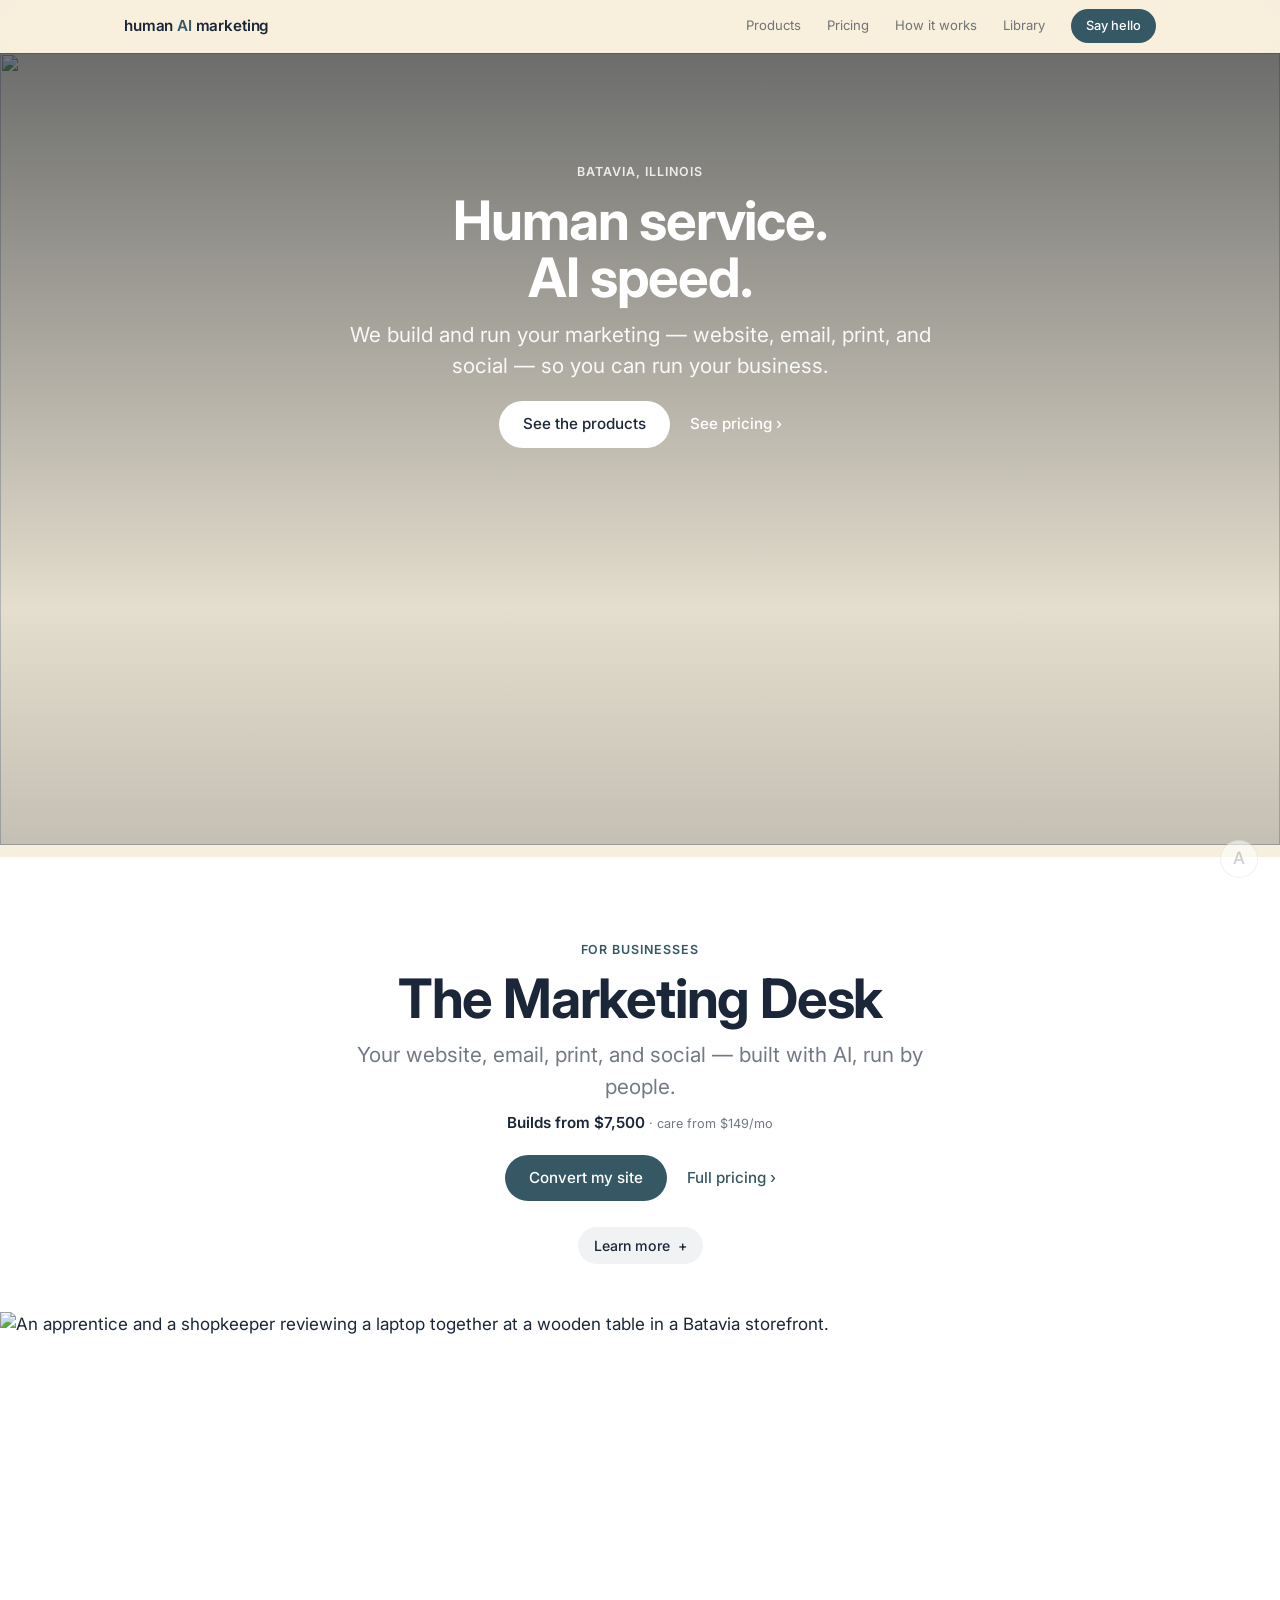
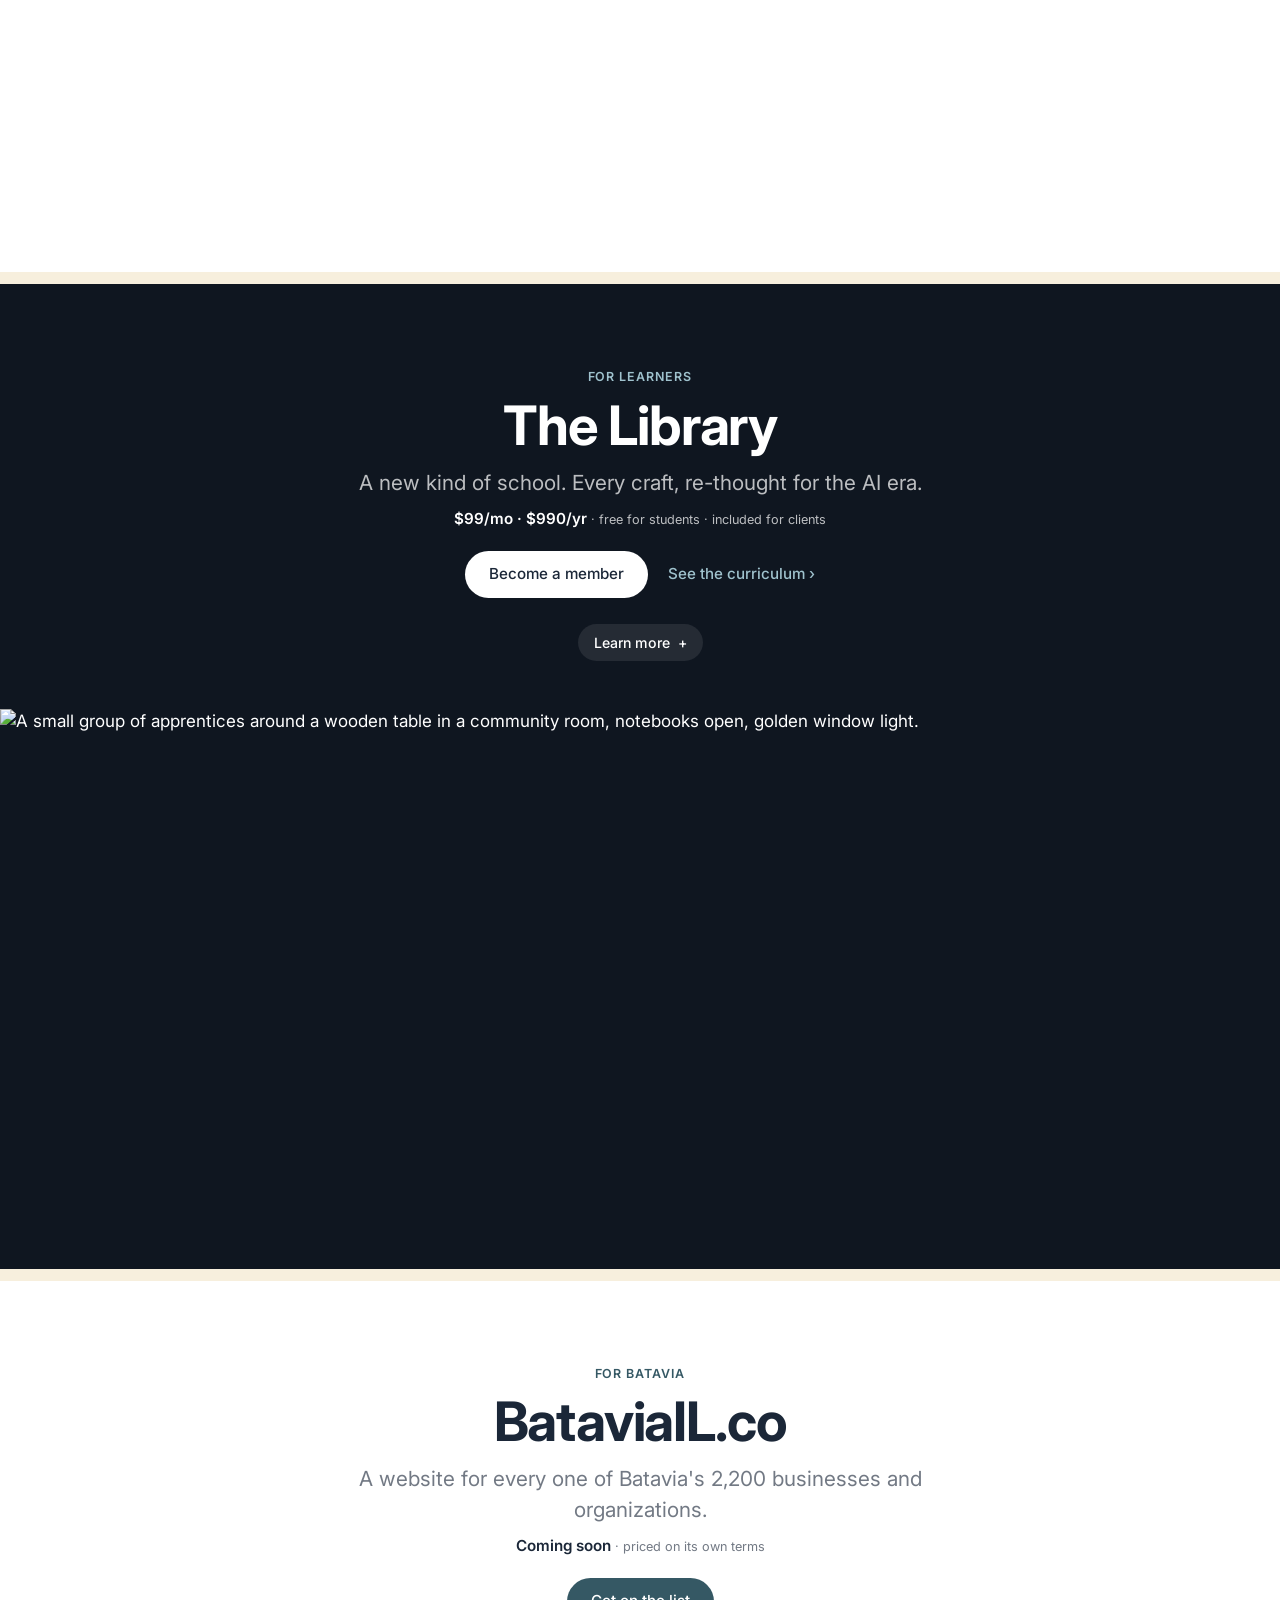
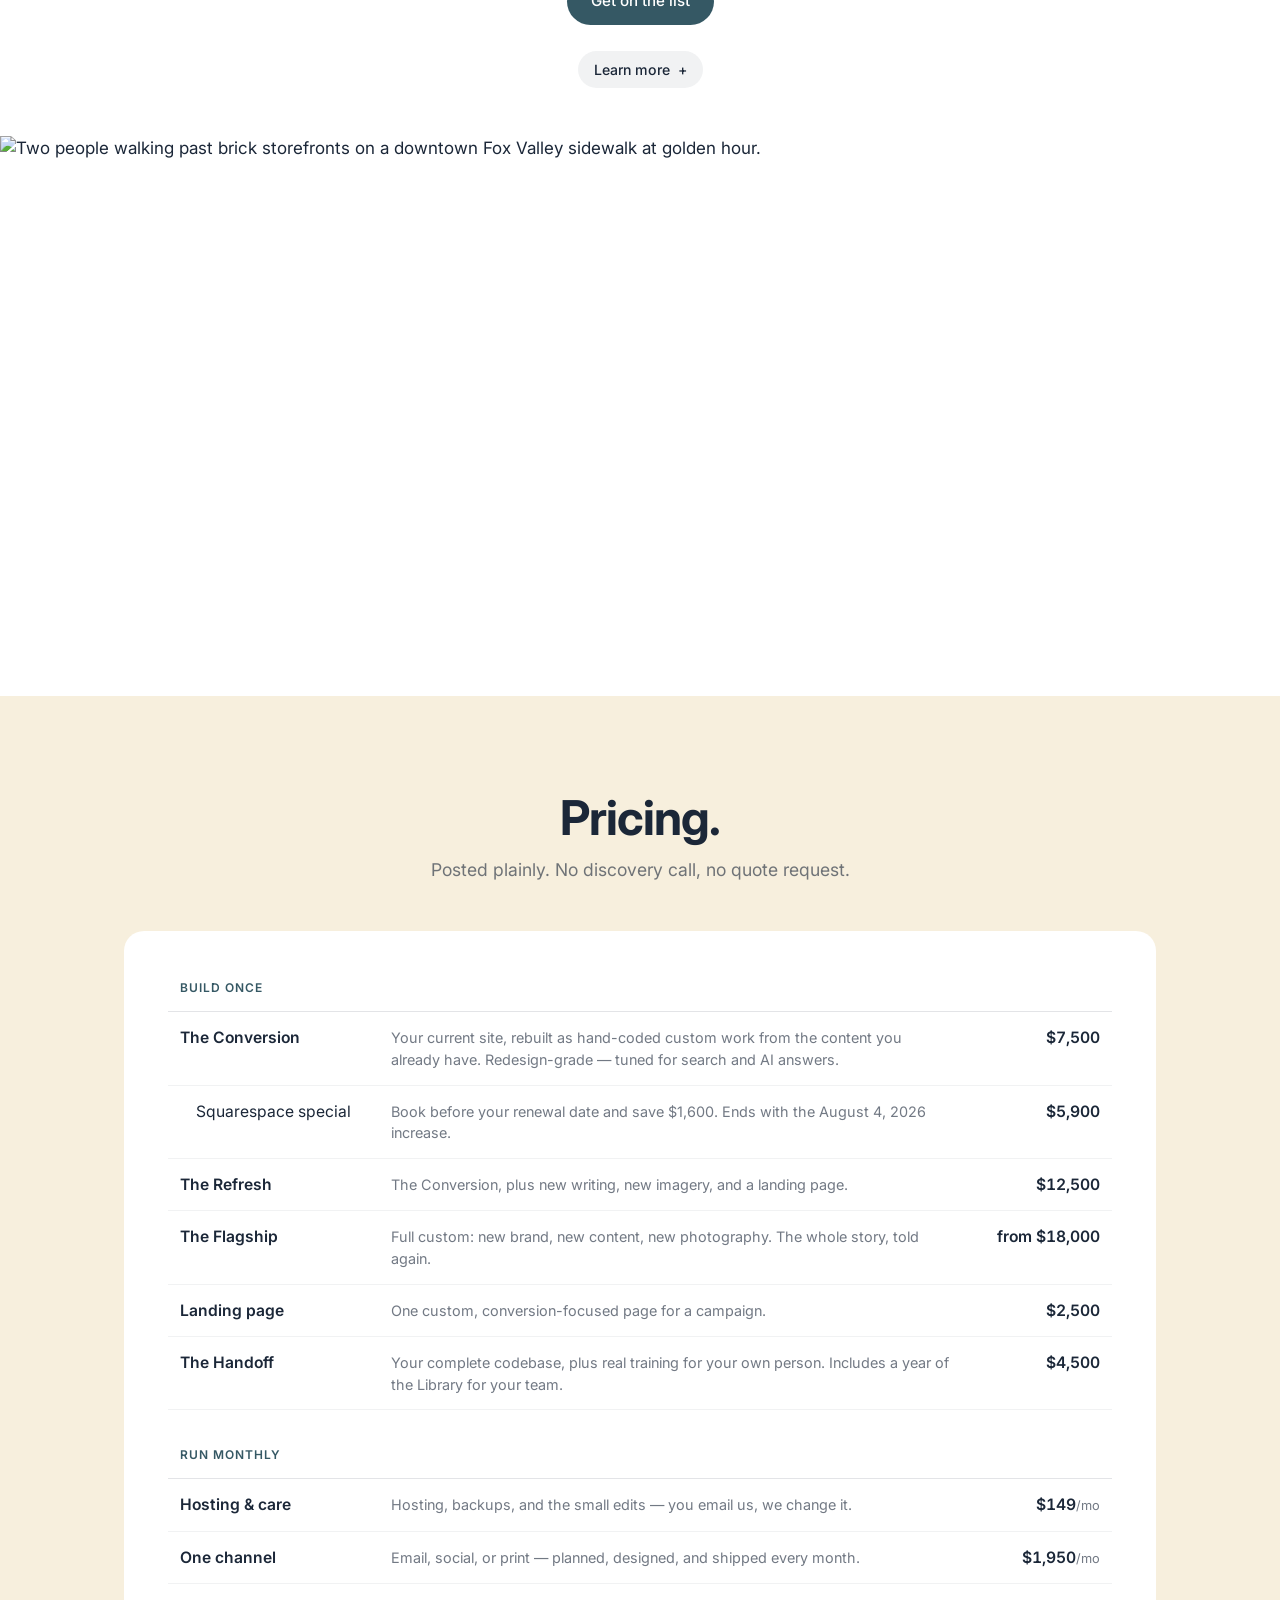
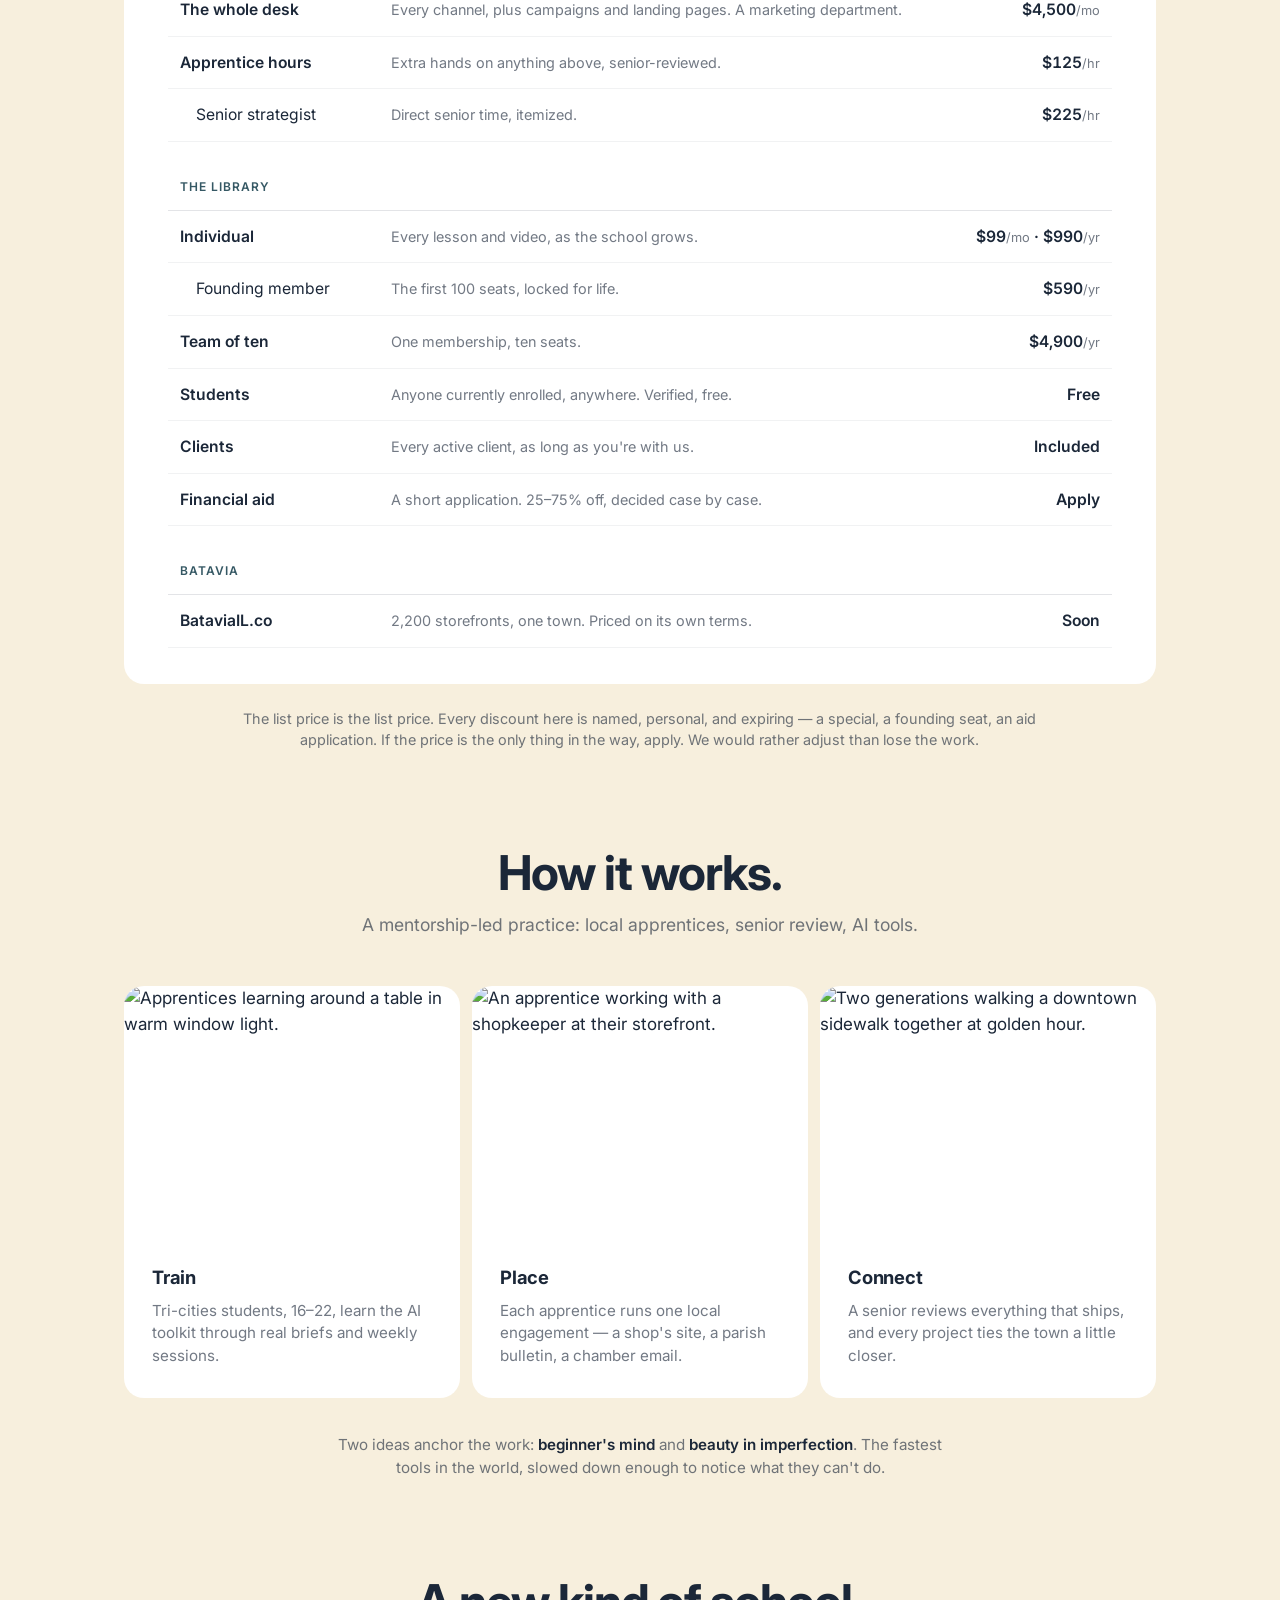
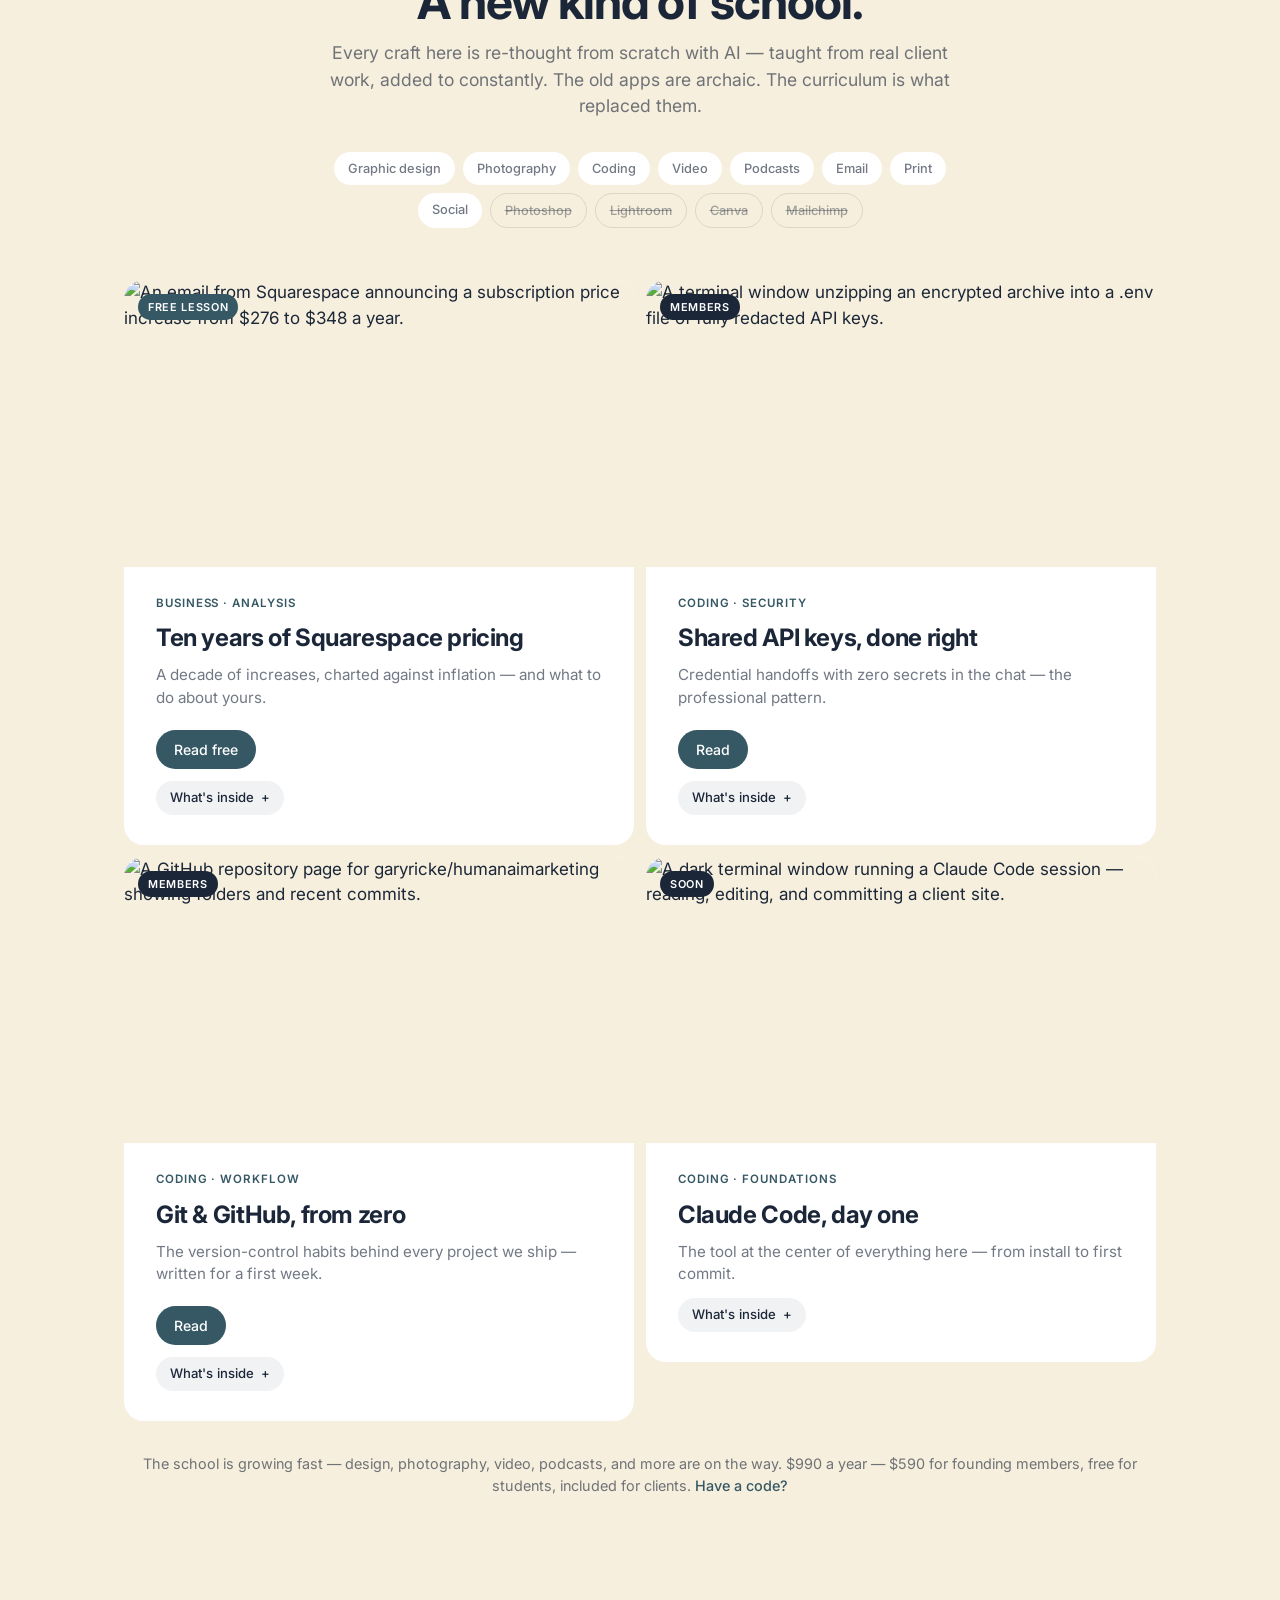
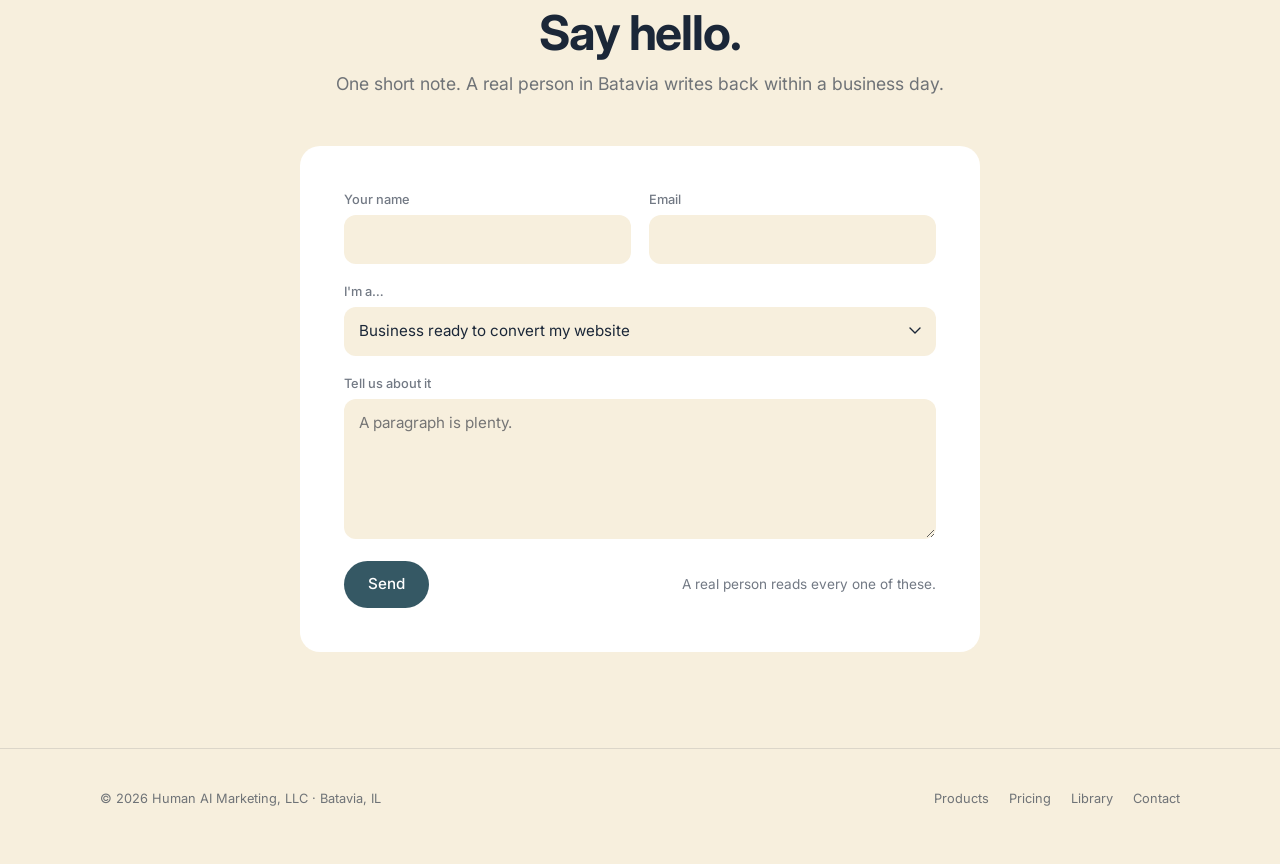
==== brand/web/index.html @ caaa4fbe "Replace article thumbnails with realistic UI renders New Cloudinary images (same public_ids, overwri" ====
<!doctype html>
<html lang="en">
<head>
  <meta charset="utf-8" />
  <meta name="viewport" content="width=device-width, initial-scale=1" />
  <meta name="description" content="Human AI Marketing — we build and run your marketing with AI speed and human hands, from Batavia, Illinois." />
  <meta name="theme-color" content="#F7EFDD" />
  <meta property="og:title" content="Human AI Marketing — Human service. AI speed." />
  <meta property="og:description" content="We build and run your marketing — website, email, print, and social — so you can run your business. Batavia, Illinois." />
  <meta property="og:type" content="website" />
  <meta property="og:locale" content="en_US" />
  <title>Human AI Marketing · Human service. AI speed.</title>

  <link rel="icon" type="image/svg+xml" href="favicon.svg" />
  <link rel="apple-touch-icon" sizes="180x180" href="apple-touch-icon.png" />
  <link rel="preconnect" href="https://res.cloudinary.com" crossorigin />
  <link rel="preconnect" href="https://fonts.googleapis.com" />
  <link rel="preconnect" href="https://fonts.gstatic.com" crossorigin />
  <link href="https://fonts.googleapis.com/css2?family=Inter:wght@400;500;600;700&display=swap" rel="stylesheet" />

  <style>
    /* ===========================================================
       v3 — warm minimal, panel-first. Big photography, short words,
       depth behind expanders.
       =========================================================== */
    :root {
      --bg:        #F7EFDD;
      --card:      #FFFFFF;
      --dark:      #0F1620;
      --ink:       #1B2738;
      --ink-60:    rgba(27, 39, 56, 0.62);
      --ink-40:    rgba(27, 39, 56, 0.4);
      --ink-12:    rgba(27, 39, 56, 0.12);
      --ink-06:    rgba(27, 39, 56, 0.06);
      --white-70:  rgba(255, 255, 255, 0.72);
      --white-50:  rgba(255, 255, 255, 0.5);
      --white-10:  rgba(255, 255, 255, 0.09);
      --teal:      #4A7682;
      --teal-deep: #355864;
      --teal-sky:  #9FC2CD;   /* teal for dark panels */
      --sans: 'Inter', -apple-system, BlinkMacSystemFont, 'SF Pro Text', system-ui, sans-serif;
      --measure: 1080px;
      --gap: 12px;
      --radius: 20px;
    }

    *, *::before, *::after { box-sizing: border-box; }
    html { scroll-behavior: smooth; }
    html, body { margin: 0; }
    body {
      background: var(--bg);
      color: var(--ink);
      font-family: var(--sans);
      font-size: 17px;
      line-height: 1.5;
      -webkit-font-smoothing: antialiased;
    }
    img { max-width: 100%; display: block; }
    a { color: inherit; text-decoration: none; }
    button { font: inherit; cursor: pointer; }

    .visually-hidden {
      position: absolute !important;
      width: 1px; height: 1px; padding: 0; margin: -1px; overflow: hidden;
      clip: rect(0, 0, 0, 0); white-space: nowrap; border: 0;
    }

    .wrap {
      max-width: var(--measure);
      margin: 0 auto;
      padding: 0 24px;
    }

    /* ============================ Nav ============================ */
    .nav {
      position: sticky;
      top: 0;
      z-index: 50;
      background: rgba(247, 239, 221, 0.85);
      backdrop-filter: saturate(160%) blur(14px);
      -webkit-backdrop-filter: saturate(160%) blur(14px);
      border-bottom: 1px solid transparent;
      transition: border-color 200ms ease;
    }
    .nav.is-scrolled { border-bottom-color: var(--ink-12); }
    .nav__inner {
      max-width: var(--measure);
      margin: 0 auto;
      padding: 0 24px;
      height: 52px;
      display: flex;
      align-items: center;
      justify-content: space-between;
      gap: 24px;
    }
    .nav__brand {
      font-size: 0.95rem;
      font-weight: 600;
      letter-spacing: -0.01em;
      white-space: nowrap;
    }
    .nav__brand span { color: var(--teal-deep); }
    .nav__links { display: flex; gap: 26px; align-items: center; }
    .nav__links a {
      font-size: 0.82rem;
      color: var(--ink-60);
      transition: color 160ms ease;
    }
    .nav__links a:hover { color: var(--ink); }
    .nav__cta {
      font-size: 0.8rem !important;
      font-weight: 500;
      color: #fff !important;
      background: var(--teal-deep);
      padding: 7px 15px;
      border-radius: 999px;
      transition: background 160ms ease;
    }
    .nav__cta:hover { background: var(--ink); }
    @media (max-width: 720px) {
      .nav__links a:not(.nav__cta) { display: none; }
    }

    /* ============================ Buttons & links ============================ */
    .btn {
      display: inline-flex;
      align-items: center;
      gap: 8px;
      background: var(--teal-deep);
      color: #fff;
      font-size: 0.95rem;
      font-weight: 500;
      padding: 12px 24px;
      border-radius: 999px;
      border: none;
      transition: background 160ms ease, transform 120ms ease;
    }
    .btn:hover { background: var(--ink); }
    .btn:active { transform: translateY(1px); }
    .btn--light { background: #fff; color: var(--ink); }
    .btn--light:hover { background: var(--bg); }
    .tlink {
      font-size: 0.95rem;
      font-weight: 500;
      color: var(--teal-deep);
      transition: color 160ms ease;
    }
    .tlink:hover { color: var(--ink); }
    .tlink::after { content: ' ›'; }

    /* ============================ Panels ============================ */
    .panel {
      position: relative;
      margin-top: var(--gap);
      overflow: hidden;
      display: flex;
      flex-direction: column;
    }
    .panel--light { background: var(--card); color: var(--ink); }
    .panel--dark  { background: var(--dark); color: #fff; }

    .panel__copy {
      width: 100%;
      max-width: 720px;
      margin: 0 auto;
      padding: 84px 24px 0;
      text-align: center;
    }
    .panel__kicker {
      font-size: 0.78rem;
      font-weight: 600;
      letter-spacing: 0.08em;
      text-transform: uppercase;
      color: var(--teal-deep);
      margin: 0 0 10px;
    }
    .panel--dark .panel__kicker { color: var(--teal-sky); }
    .panel__title {
      font-size: clamp(2.1rem, 5vw, 3.4rem);
      font-weight: 700;
      letter-spacing: -0.022em;
      line-height: 1.06;
      margin: 0 0 12px;
    }
    .panel__line {
      font-size: clamp(1.05rem, 2vw, 1.3rem);
      color: var(--ink-60);
      margin: 0 auto 10px;
      max-width: 30em;
    }
    .panel--dark .panel__line { color: var(--white-70); }
    .panel__price {
      font-size: 0.95rem;
      font-weight: 600;
      margin: 0 0 4px;
    }
    .panel__price small {
      font-weight: 400;
      color: var(--ink-60);
    }
    .panel--dark .panel__price small { color: var(--white-70); }
    .panel__actions {
      display: flex;
      gap: 20px;
      align-items: center;
      justify-content: center;
      flex-wrap: wrap;
      margin: 20px 0 0;
    }
    .panel--dark .tlink { color: var(--teal-sky); }
    .panel--dark .tlink:hover { color: #fff; }

    .panel__media {
      margin: 48px 0 0;
      height: clamp(300px, 44vw, 560px);
    }
    .panel__media img {
      width: 100%;
      height: 100%;
      object-fit: cover;
    }

    /* Hero panel — photo background, text overlaid */
    .panel--hero {
      margin-top: 0;
      min-height: clamp(560px, 88vh, 860px);
      justify-content: flex-start;
      color: #fff;
    }
    .panel--hero .panel__bg {
      position: absolute;
      inset: 0;
    }
    .panel--hero .panel__bg img {
      width: 100%; height: 100%;
      object-fit: cover;
    }
    .panel--hero .panel__bg::after {
      content: '';
      position: absolute;
      inset: 0;
      background: linear-gradient(
        to bottom,
        rgba(15, 22, 32, 0.6) 0%,
        rgba(15, 22, 32, 0.32) 38%,
        rgba(15, 22, 32, 0.08) 70%,
        rgba(15, 22, 32, 0.22) 100%
      );
    }
    .panel--hero .panel__copy {
      position: relative;
      z-index: 1;
      padding-top: 110px;
    }
    .panel--hero .panel__kicker { color: rgba(255, 255, 255, 0.85); }
    .panel--hero .panel__line { color: rgba(255, 255, 255, 0.92); }
    .panel--hero .tlink { color: #fff; }
    .panel--hero .tlink:hover { color: rgba(255, 255, 255, 0.75); }

    /* ============================ Expander ============================ */
    .panel__details { width: 100%; }
    .panel__summary {
      list-style: none;
      display: inline-flex;
      align-items: center;
      gap: 8px;
      margin: 26px auto 0;
      padding: 8px 16px;
      border-radius: 999px;
      background: var(--ink-06);
      font-size: 0.88rem;
      font-weight: 500;
      cursor: pointer;
      user-select: none;
      transition: background 160ms ease;
    }
    .panel__summary:hover { background: var(--ink-12); }
    .panel--dark .panel__summary { background: var(--white-10); color: #fff; }
    .panel--dark .panel__summary:hover { background: rgba(255, 255, 255, 0.16); }
    .panel__summary::-webkit-details-marker { display: none; }
    .panel__summary::after { content: '+'; font-weight: 500; }
    details[open] .panel__summary::after { content: '–'; }
    details[open] .panel__summary .when-closed { display: none; }
    .panel__summary .when-open { display: none; }
    details[open] .panel__summary .when-open { display: inline; }

    .panel__body {
      max-width: 640px;
      margin: 28px auto 0;
      text-align: left;
      display: grid;
      gap: 20px;
    }
    .panel__body ul {
      list-style: none;
      margin: 0;
      padding: 0;
      display: grid;
      gap: 10px;
    }
    .panel__body li {
      font-size: 0.95rem;
      color: var(--ink-60);
      padding-left: 26px;
      position: relative;
    }
    .panel--dark .panel__body li { color: var(--white-70); }
    .panel__body li::before {
      content: '';
      position: absolute;
      left: 0; top: 3px;
      width: 16px; height: 16px;
      border-radius: 999px;
      background: var(--teal-deep);
      -webkit-mask: url('data:image/svg+xml;utf8,<svg xmlns="http://www.w3.org/2000/svg" viewBox="0 0 16 16" fill="none"><path d="M3.5 8.5l3 3 6-6.5" stroke="black" stroke-width="1.8" stroke-linecap="round" stroke-linejoin="round"/></svg>') center / contain no-repeat;
      mask: url('data:image/svg+xml;utf8,<svg xmlns="http://www.w3.org/2000/svg" viewBox="0 0 16 16" fill="none"><path d="M3.5 8.5l3 3 6-6.5" stroke="black" stroke-width="1.8" stroke-linecap="round" stroke-linejoin="round"/></svg>') center / contain no-repeat;
    }
    .panel--dark .panel__body li::before { background: var(--teal-sky); }
    .panel__note {
      background: var(--bg);
      border-radius: 12px;
      padding: 18px 20px;
      font-size: 0.92rem;
      line-height: 1.55;
      color: var(--ink);
      margin: 0;
    }
    .panel__note a { color: var(--teal-deep); font-weight: 500; }
    .panel__note a:hover { color: var(--ink); }
    .panel--dark .panel__note { background: var(--white-10); color: #fff; }
    .panel--dark .panel__note a { color: var(--teal-sky); }
    .panel--dark .panel__note a:hover { color: #fff; }

    /* ============================ Sections (non-panel) ============================ */
    .section { padding: 96px 0; }
    .section__head {
      text-align: center;
      margin-bottom: 48px;
    }
    .section__head h2 {
      font-size: clamp(1.9rem, 4.5vw, 3rem);
      font-weight: 700;
      letter-spacing: -0.022em;
      line-height: 1.1;
      margin: 0 0 12px;
    }
    .section__head p {
      font-size: 1.1rem;
      color: var(--ink-60);
      max-width: 36em;
      margin: 0 auto;
    }

    /* ============================ Pricing ============================ */
    .pricing-card {
      background: var(--card);
      border-radius: var(--radius);
      padding: 12px 44px 36px;
      overflow-x: auto;
    }
    @media (max-width: 720px) { .pricing-card { padding: 6px 22px 28px; } }
    .price-table {
      width: 100%;
      min-width: 520px;
      border-collapse: collapse;
    }
    .price-table td, .price-table th {
      text-align: left;
      padding: 14px 12px;
      border-bottom: 1px solid var(--ink-06);
      vertical-align: baseline;
    }
    .price-table .group th {
      font-size: 0.75rem;
      font-weight: 600;
      letter-spacing: 0.08em;
      text-transform: uppercase;
      color: var(--teal-deep);
      padding-top: 36px;
      border-bottom: 1px solid var(--ink-12);
    }
    .price-table .item {
      font-weight: 600;
      font-size: 0.98rem;
      white-space: nowrap;
      width: 1%;
      padding-right: 28px;
    }
    .price-table .sub .item { font-weight: 400; padding-left: 28px; }
    .price-table .what { font-size: 0.9rem; color: var(--ink-60); }
    .price-table .price {
      font-weight: 600;
      font-size: 0.98rem;
      text-align: right;
      white-space: nowrap;
      font-variant-numeric: tabular-nums;
    }
    .price-table .price small {
      font-weight: 400;
      color: var(--ink-60);
      font-size: 0.8rem;
    }
    .pricing-foot {
      font-size: 0.9rem;
      color: var(--ink-60);
      max-width: 56em;
      margin: 24px auto 0;
      text-align: center;
    }

    /* ============================ How it works ============================ */
    .how {
      display: grid;
      grid-template-columns: repeat(3, 1fr);
      gap: var(--gap);
    }
    @media (max-width: 720px) { .how { grid-template-columns: 1fr; } }
    .how__step {
      background: var(--card);
      border-radius: var(--radius);
      overflow: hidden;
      display: flex;
      flex-direction: column;
    }
    .how__photo {
      aspect-ratio: 4 / 3;
      margin: 0;
      overflow: hidden;
    }
    .how__photo img { width: 100%; height: 100%; object-fit: cover; }
    .how__copy { padding: 26px 28px 30px; }
    .how__copy h3 {
      font-size: 1.15rem;
      font-weight: 700;
      letter-spacing: -0.01em;
      margin: 0 0 8px;
    }
    .how__copy p {
      font-size: 0.95rem;
      color: var(--ink-60);
      margin: 0;
    }
    .how-foot {
      text-align: center;
      font-size: 0.95rem;
      color: var(--ink-60);
      margin: 36px auto 0;
      max-width: 40em;
    }
    .how-foot strong { color: var(--ink); font-weight: 600; }

    /* ============================ The Library — the school ============================ */
    .disc {
      display: flex;
      flex-wrap: wrap;
      gap: 8px;
      justify-content: center;
      max-width: 620px;
      margin: -16px auto 52px;
    }
    .disc span {
      font-size: 0.8rem;
      font-weight: 500;
      color: var(--ink-60);
      background: var(--card);
      border-radius: 999px;
      padding: 7px 14px;
      white-space: nowrap;
    }
    .disc .disc__old {
      color: var(--ink-40);
      text-decoration: line-through;
      background: transparent;
      border: 1px solid var(--ink-12);
    }

    .works {
      display: grid;
      grid-template-columns: 1fr 1fr;
      gap: var(--gap);
      list-style: none;
      margin: 0;
      padding: 0;
    }
    @media (max-width: 860px) { .works { grid-template-columns: 1fr; } }
    .work {
      background: var(--card);
      border-radius: var(--radius);
      overflow: hidden;
      display: flex;
      flex-direction: column;
    }
    .work__media {
      margin: 0;
      aspect-ratio: 16 / 9;
      overflow: hidden;
      position: relative;
      background: var(--bg);
    }
    .work__media img { width: 100%; height: 100%; object-fit: cover; }
    .work__badge {
      position: absolute;
      top: 14px; left: 14px;
      z-index: 2;
      font-size: 0.68rem;
      font-weight: 600;
      letter-spacing: 0.06em;
      text-transform: uppercase;
      background: var(--ink);
      color: #fff;
      padding: 5px 10px;
      border-radius: 999px;
    }
    .work__badge--free { background: var(--teal-deep); }
    .work__copy {
      padding: 28px 32px 30px;
      display: flex;
      flex-direction: column;
      gap: 8px;
      flex: 1;
    }
    .work__kicker {
      font-size: 0.72rem;
      font-weight: 600;
      letter-spacing: 0.08em;
      text-transform: uppercase;
      color: var(--teal-deep);
      margin: 0;
    }
    .work__copy h3 {
      font-size: 1.5rem;
      font-weight: 700;
      letter-spacing: -0.016em;
      margin: 0;
    }
    .work__line {
      font-size: 0.95rem;
      color: var(--ink-60);
      margin: 0;
    }
    .work__actions {
      display: flex;
      gap: 18px;
      align-items: center;
      margin-top: 12px;
    }
    .btn--small { padding: 9px 18px; font-size: 0.88rem; }

    .work__details { margin-top: 4px; }
    .work__summary {
      list-style: none;
      display: inline-flex;
      align-items: center;
      gap: 7px;
      padding: 7px 14px;
      border-radius: 999px;
      background: var(--ink-06);
      font-size: 0.82rem;
      font-weight: 500;
      cursor: pointer;
      user-select: none;
      transition: background 160ms ease;
    }
    .work__summary:hover { background: var(--ink-12); }
    .work__summary::-webkit-details-marker { display: none; }
    .work__summary::after { content: '+'; font-weight: 500; }
    details[open] .work__summary::after { content: '–'; }
    .work__body {
      margin-top: 16px;
      display: grid;
      gap: 12px;
    }
    .work__body ul {
      list-style: none;
      margin: 0;
      padding: 0;
      display: grid;
      gap: 8px;
    }
    .work__body li {
      font-size: 0.9rem;
      color: var(--ink-60);
      padding-left: 24px;
      position: relative;
    }
    .work__body li::before {
      content: '';
      position: absolute;
      left: 0; top: 3px;
      width: 15px; height: 15px;
      border-radius: 999px;
      background: var(--teal-deep);
      -webkit-mask: url('data:image/svg+xml;utf8,<svg xmlns="http://www.w3.org/2000/svg" viewBox="0 0 16 16" fill="none"><path d="M3.5 8.5l3 3 6-6.5" stroke="black" stroke-width="1.8" stroke-linecap="round" stroke-linejoin="round"/></svg>') center / contain no-repeat;
      mask: url('data:image/svg+xml;utf8,<svg xmlns="http://www.w3.org/2000/svg" viewBox="0 0 16 16" fill="none"><path d="M3.5 8.5l3 3 6-6.5" stroke="black" stroke-width="1.8" stroke-linecap="round" stroke-linejoin="round"/></svg>') center / contain no-repeat;
    }
    .work__meta {
      font-size: 0.8rem;
      color: var(--ink-40);
      margin: 0;
    }
    .shelf-foot {
      text-align: center;
      font-size: 0.9rem;
      color: var(--ink-60);
      margin-top: 32px;
    }
    .shelf-foot a { color: var(--teal-deep); font-weight: 500; }
    .shelf-foot a:hover { color: var(--ink); }

    /* ============================ Membership gate ============================ */
    .gate {
      position: fixed;
      inset: 0;
      z-index: 100;
      display: flex;
      align-items: center;
      justify-content: center;
      padding: 24px;
      background: rgba(15, 22, 32, 0.55);
      backdrop-filter: blur(6px);
      -webkit-backdrop-filter: blur(6px);
    }
    .gate[hidden] { display: none; }
    .gate__card {
      background: var(--card);
      border-radius: var(--radius);
      max-width: 460px;
      width: 100%;
      padding: 40px 36px 32px;
      position: relative;
      text-align: center;
      max-height: 90vh;
      overflow-y: auto;
    }
    .gate__close {
      position: absolute;
      top: 14px; right: 14px;
      width: 32px; height: 32px;
      border: none;
      border-radius: 999px;
      background: var(--ink-06);
      color: var(--ink);
      font-size: 1rem;
      line-height: 1;
      transition: background 160ms ease;
    }
    .gate__close:hover { background: var(--ink-12); }
    .gate__kicker {
      font-size: 0.72rem;
      font-weight: 600;
      letter-spacing: 0.08em;
      text-transform: uppercase;
      color: var(--teal-deep);
      margin: 0 0 8px;
    }
    .gate__card h3 {
      font-size: 1.55rem;
      font-weight: 700;
      letter-spacing: -0.018em;
      margin: 0 0 8px;
    }
    .gate__sub {
      font-size: 0.92rem;
      color: var(--ink-60);
      margin: 0 0 22px;
    }
    .gate__actions {
      display: flex;
      gap: 16px;
      align-items: center;
      justify-content: center;
      flex-wrap: wrap;
      margin-bottom: 26px;
    }
    .gate__code {
      border-top: 1px solid var(--ink-06);
      padding-top: 20px;
      display: grid;
      gap: 10px;
      text-align: left;
    }
    .gate__code label {
      font-size: 0.8rem;
      font-weight: 500;
      color: var(--ink-60);
    }
    .gate__row { display: flex; gap: 8px; }
    .gate__row input {
      flex: 1;
      font: inherit;
      font-size: 0.95rem;
      color: var(--ink);
      background: var(--bg);
      border: 1px solid transparent;
      border-radius: 12px;
      padding: 11px 14px;
      outline: none;
      text-transform: uppercase;
      transition: border-color 160ms ease, background 160ms ease;
    }
    .gate__row input:focus { border-color: var(--teal); background: #fff; }
    .gate__msg { font-size: 0.85rem; margin: 0; min-height: 1.2em; color: var(--ink-60); }
    .gate__msg.is-ok { color: var(--teal-deep); font-weight: 500; }
    .gate__msg.is-bad { color: #A0522D; }

    /* ============================ Contact ============================ */
    .contact-card {
      background: var(--card);
      border-radius: var(--radius);
      padding: 44px;
      max-width: 680px;
      margin: 0 auto;
    }
    @media (max-width: 720px) { .contact-card { padding: 30px 24px; } }
    .form { display: grid; gap: 18px; }
    .form__row { display: grid; gap: 18px; grid-template-columns: 1fr 1fr; }
    @media (max-width: 560px) { .form__row { grid-template-columns: 1fr; } }
    .field { display: grid; gap: 6px; }
    .field span {
      font-size: 0.8rem;
      font-weight: 500;
      color: var(--ink-60);
    }
    .field input, .field select, .field textarea {
      font: inherit;
      font-size: 0.95rem;
      color: var(--ink);
      background: var(--bg);
      border: 1px solid transparent;
      border-radius: 12px;
      padding: 12px 14px;
      outline: none;
      transition: border-color 160ms ease, background 160ms ease;
      width: 100%;
    }
    .field input:focus, .field select:focus, .field textarea:focus {
      border-color: var(--teal);
      background: #fff;
    }
    .field textarea { resize: vertical; min-height: 110px; }
    .field select {
      appearance: none; -webkit-appearance: none;
      background-image: url('data:image/svg+xml;utf8,<svg xmlns="http://www.w3.org/2000/svg" width="12" height="8" viewBox="0 0 12 8"><path d="M1 1l5 5 5-5" stroke="%231B2738" stroke-width="1.4" fill="none" stroke-linecap="round" stroke-linejoin="round"/></svg>');
      background-repeat: no-repeat;
      background-position: right 14px center;
      padding-right: 36px;
    }
    .form__foot {
      display: flex;
      align-items: center;
      justify-content: space-between;
      gap: 16px;
      flex-wrap: wrap;
      margin-top: 4px;
    }
    .form__note { font-size: 0.85rem; color: var(--ink-60); margin: 0; }

    /* ============================ Footer ============================ */
    .footer {
      border-top: 1px solid var(--ink-12);
      padding: 40px 24px 56px;
    }
    .footer__inner {
      max-width: var(--measure);
      margin: 0 auto;
      display: flex;
      align-items: center;
      justify-content: space-between;
      gap: 20px;
      flex-wrap: wrap;
    }
    .footer p, .footer a {
      font-size: 0.8rem;
      color: var(--ink-60);
      margin: 0;
    }
    .footer a:hover { color: var(--ink); }
    .footer__links { display: flex; gap: 20px; flex-wrap: wrap; }

    /* ============================ Admin popover ============================ */
    .admin {
      position: fixed;
      right: 22px; bottom: 22px;
      z-index: 60;
    }
    .admin__trigger {
      width: 38px; height: 38px;
      border-radius: 999px;
      border: 1px solid var(--ink-12);
      background: var(--card);
      color: var(--ink-40);
      display: inline-flex;
      align-items: center;
      justify-content: center;
      font-weight: 500;
      transition: opacity 180ms ease, background 180ms ease, color 180ms ease, transform 120ms ease;
      opacity: 0.55;
    }
    .admin__trigger:hover { opacity: 1; background: var(--ink); color: #fff; border-color: var(--ink); }
    .admin__trigger:active { transform: scale(0.96); }
    .admin__menu {
      position: absolute;
      right: 0; bottom: 50px;
      min-width: 230px;
      background: var(--card);
      border: 1px solid var(--ink-12);
      border-radius: 12px;
      padding: 10px;
      box-shadow: 0 12px 32px rgba(15, 22, 32, 0.16);
    }
    .admin__menu[hidden] { display: none; }
    .admin__label {
      font-size: 0.68rem;
      font-weight: 600;
      letter-spacing: 0.08em;
      text-transform: uppercase;
      color: var(--ink-40);
      margin: 6px 10px 10px;
    }
    .admin__item {
      display: grid;
      grid-template-columns: 1fr auto;
      gap: 10px;
      align-items: center;
      padding: 9px 10px;
      border-radius: 8px;
      transition: background 160ms ease;
    }
    .admin__item:hover { background: var(--bg); }
    .admin__item-label { font-size: 0.88rem; color: var(--ink); }
    .admin__item-path {
      font-family: ui-monospace, 'SF Mono', Menlo, monospace;
      font-size: 0.7rem;
      color: var(--ink-40);
    }
  </style>
</head>
<body>

  <!-- ============================ NAV ============================ -->
  <nav class="nav" id="nav" aria-label="Primary">
    <div class="nav__inner">
      <a class="nav__brand" href="#top">human <span>AI</span> marketing</a>
      <div class="nav__links">
        <a href="#desk">Products</a>
        <a href="#pricing">Pricing</a>
        <a href="#how">How it works</a>
        <a href="#library">Library</a>
        <a href="#contact" class="nav__cta">Say hello</a>
      </div>
    </div>
  </nav>

  <main id="top">

    <!-- ============================ HERO PANEL ============================ -->
    <header class="panel panel--hero">
      <div class="panel__bg" aria-hidden="true">
        <img
          src="https://res.cloudinary.com/dsbllwpbh/image/upload/f_auto,q_auto,w_1920,c_limit/human-ai-marketing/hero/batavia.jpg"
          srcset="
            https://res.cloudinary.com/dsbllwpbh/image/upload/f_auto,q_auto,w_768,c_limit/human-ai-marketing/hero/batavia.jpg 768w,
            https://res.cloudinary.com/dsbllwpbh/image/upload/f_auto,q_auto,w_1280,c_limit/human-ai-marketing/hero/batavia.jpg 1280w,
            https://res.cloudinary.com/dsbllwpbh/image/upload/f_auto,q_auto,w_1920,c_limit/human-ai-marketing/hero/batavia.jpg 1920w
          "
          sizes="100vw"
          alt=""
          fetchpriority="high"
          decoding="async"
        />
      </div>
      <div class="panel__copy">
        <p class="panel__kicker">Batavia, Illinois</p>
        <h1 class="panel__title">Human service.<br />AI speed.</h1>
        <p class="panel__line">
          We build and run your marketing — website, email, print, and
          social — so you can run your business.
        </p>
        <div class="panel__actions">
          <a class="btn btn--light" href="#desk">See the products</a>
          <a class="tlink" href="#pricing">See pricing</a>
        </div>
      </div>
    </header>

    <!-- ============================ PRODUCT 01 ============================ -->
    <section class="panel panel--light" id="desk" aria-labelledby="desk-title">
      <div class="panel__copy">
        <p class="panel__kicker">For businesses</p>
        <h2 class="panel__title" id="desk-title">The Marketing Desk</h2>
        <p class="panel__line">
          Your website, email, print, and social — built with AI,
          run by people.
        </p>
        <p class="panel__price">Builds from $7,500 <small>· care from $149/mo</small></p>
        <div class="panel__actions">
          <a class="btn" href="#contact" data-inquiry="convert">Convert my site</a>
          <a class="tlink" href="#pricing">Full pricing</a>
        </div>
        <details class="panel__details">
          <summary class="panel__summary">
            <span class="when-closed">Learn more</span>
            <span class="when-open">Close</span>
          </summary>
          <div class="panel__body">
            <ul>
              <li>Website and landing pages, rebuilt and managed</li>
              <li>Email, print, and social — designed and shipped monthly</li>
              <li>Every piece reviewed by a senior before it goes out</li>
              <li>Your job: the stories, the interviews, the customers</li>
            </ul>
            <p class="panel__note">
              <strong>On Squarespace?</strong> Your renewal is going up —
              <a href="articles/squarespace-pricing/">we charted the whole decade</a>.
              Book your conversion before your renewal date and it's
              <strong>$5,900 instead of $7,500</strong> — $1,600 off, and
              the offer ends with the August 4, 2026 increase.
            </p>
            <p class="panel__note">
              <strong>Want it in-house?</strong> The Handoff gives you the
              complete codebase and trains your own person to run it,
              with apprentice hours on call. $4,500, including a year of
              the Library for your team.
            </p>
          </div>
        </details>
      </div>
      <figure class="panel__media">
        <img
          src="https://res.cloudinary.com/dsbllwpbh/image/upload/f_auto,q_auto,w_1920,c_limit/brand/panels/panel-apprentice-shopkeeper.jpg"
          srcset="
            https://res.cloudinary.com/dsbllwpbh/image/upload/f_auto,q_auto,w_960,c_limit/brand/panels/panel-apprentice-shopkeeper.jpg 960w,
            https://res.cloudinary.com/dsbllwpbh/image/upload/f_auto,q_auto,w_1440,c_limit/brand/panels/panel-apprentice-shopkeeper.jpg 1440w,
            https://res.cloudinary.com/dsbllwpbh/image/upload/f_auto,q_auto,w_1920,c_limit/brand/panels/panel-apprentice-shopkeeper.jpg 1920w
          "
          sizes="100vw"
          alt="An apprentice and a shopkeeper reviewing a laptop together at a wooden table in a Batavia storefront."
          loading="lazy"
          decoding="async"
        />
      </figure>
    </section>

    <!-- ============================ PRODUCT 02 ============================ -->
    <section class="panel panel--dark" id="library-product" aria-labelledby="library-title">
      <div class="panel__copy">
        <p class="panel__kicker">For learners</p>
        <h2 class="panel__title" id="library-title">The Library</h2>
        <p class="panel__line">
          A new kind of school. Every craft, re-thought for the AI era.
        </p>
        <p class="panel__price">$99/mo · $990/yr <small>· free for students · included for clients</small></p>
        <div class="panel__actions">
          <a class="btn btn--light" href="#contact" data-inquiry="library">Become a member</a>
          <a class="tlink" href="#library">See the curriculum</a>
        </div>
        <details class="panel__details">
          <summary class="panel__summary">
            <span class="when-closed">Learn more</span>
            <span class="when-open">Close</span>
          </summary>
          <div class="panel__body">
            <ul>
              <li>Design, photography, code, video, podcasts — re-approached from scratch</li>
              <li>Taught from real client work in Claude Code, Codex, and the current AI toolkit</li>
              <li>New lessons constantly; the curriculum compounds</li>
              <li>Founding members: $590/yr, locked for life — first 100 seats</li>
              <li>Teams of ten: $4,900/yr</li>
            </ul>
            <p class="panel__note">
              The old apps — Photoshop, Lightroom, Canva, Mailchimp — are
              archaic next to what these approaches can do. We teach what
              replaced them.
            </p>
            <p class="panel__note">
              Can't swing the fee? Apply for a free or discounted
              membership — we say yes a lot.
            </p>
          </div>
        </details>
      </div>
      <figure class="panel__media">
        <img
          src="https://res.cloudinary.com/dsbllwpbh/image/upload/f_auto,q_auto,w_1920,c_limit/brand/panels/panel-community-workshop.jpg"
          srcset="
            https://res.cloudinary.com/dsbllwpbh/image/upload/f_auto,q_auto,w_960,c_limit/brand/panels/panel-community-workshop.jpg 960w,
            https://res.cloudinary.com/dsbllwpbh/image/upload/f_auto,q_auto,w_1440,c_limit/brand/panels/panel-community-workshop.jpg 1440w,
            https://res.cloudinary.com/dsbllwpbh/image/upload/f_auto,q_auto,w_1920,c_limit/brand/panels/panel-community-workshop.jpg 1920w
          "
          sizes="100vw"
          alt="A small group of apprentices around a wooden table in a community room, notebooks open, golden window light."
          loading="lazy"
          decoding="async"
        />
      </figure>
    </section>

    <!-- ============================ PRODUCT 03 ============================ -->
    <section class="panel panel--light" id="batavia" aria-labelledby="batavia-title">
      <div class="panel__copy">
        <p class="panel__kicker">For Batavia</p>
        <h2 class="panel__title" id="batavia-title">BataviaIL.co</h2>
        <p class="panel__line">
          A website for every one of Batavia's 2,200 businesses
          and organizations.
        </p>
        <p class="panel__price">Coming soon <small>· priced on its own terms</small></p>
        <div class="panel__actions">
          <a class="btn" href="#contact" data-inquiry="batavia">Get on the list</a>
        </div>
        <details class="panel__details">
          <summary class="panel__summary">
            <span class="when-closed">Learn more</span>
            <span class="when-open">Close</span>
          </summary>
          <div class="panel__body">
            <ul>
              <li>The whole town on modern rails, at once</li>
              <li>One consistent, searchable Batavia</li>
              <li>Built the same way everything on this page is built</li>
            </ul>
          </div>
        </details>
      </div>
      <figure class="panel__media">
        <img
          src="https://res.cloudinary.com/dsbllwpbh/image/upload/f_auto,q_auto,w_1920,c_limit/brand/panels/panel-downtown-walk.jpg"
          srcset="
            https://res.cloudinary.com/dsbllwpbh/image/upload/f_auto,q_auto,w_960,c_limit/brand/panels/panel-downtown-walk.jpg 960w,
            https://res.cloudinary.com/dsbllwpbh/image/upload/f_auto,q_auto,w_1440,c_limit/brand/panels/panel-downtown-walk.jpg 1440w,
            https://res.cloudinary.com/dsbllwpbh/image/upload/f_auto,q_auto,w_1920,c_limit/brand/panels/panel-downtown-walk.jpg 1920w
          "
          sizes="100vw"
          alt="Two people walking past brick storefronts on a downtown Fox Valley sidewalk at golden hour."
          loading="lazy"
          decoding="async"
        />
      </figure>
    </section>

    <!-- ============================ PRICING ============================ -->
    <section class="section" id="pricing" aria-labelledby="pricing-title">
      <div class="wrap">
        <div class="section__head">
          <h2 id="pricing-title">Pricing.</h2>
          <p>Posted plainly. No discovery call, no quote request.</p>
        </div>

        <div class="pricing-card">
          <table class="price-table">
            <thead class="visually-hidden">
              <tr><th>Item</th><th>What it is</th><th>Price</th></tr>
            </thead>
            <tbody>
              <tr class="group"><th colspan="3">Build once</th></tr>
              <tr>
                <td class="item">The Conversion</td>
                <td class="what">Your current site, rebuilt as hand-coded custom work from the content you already have. Redesign-grade — tuned for search and AI answers.</td>
                <td class="price">$7,500</td>
              </tr>
              <tr class="sub">
                <td class="item">Squarespace special</td>
                <td class="what">Book before your renewal date and save $1,600. Ends with the August 4, 2026 increase.</td>
                <td class="price">$5,900</td>
              </tr>
              <tr>
                <td class="item">The Refresh</td>
                <td class="what">The Conversion, plus new writing, new imagery, and a landing page.</td>
                <td class="price">$12,500</td>
              </tr>
              <tr>
                <td class="item">The Flagship</td>
                <td class="what">Full custom: new brand, new content, new photography. The whole story, told again.</td>
                <td class="price">from $18,000</td>
              </tr>
              <tr>
                <td class="item">Landing page</td>
                <td class="what">One custom, conversion-focused page for a campaign.</td>
                <td class="price">$2,500</td>
              </tr>
              <tr>
                <td class="item">The Handoff</td>
                <td class="what">Your complete codebase, plus real training for your own person. Includes a year of the Library for your team.</td>
                <td class="price">$4,500</td>
              </tr>

              <tr class="group"><th colspan="3">Run monthly</th></tr>
              <tr>
                <td class="item">Hosting &amp; care</td>
                <td class="what">Hosting, backups, and the small edits — you email us, we change it.</td>
                <td class="price">$149<small>/mo</small></td>
              </tr>
              <tr>
                <td class="item">One channel</td>
                <td class="what">Email, social, or print — planned, designed, and shipped every month.</td>
                <td class="price">$1,950<small>/mo</small></td>
              </tr>
              <tr>
                <td class="item">The whole desk</td>
                <td class="what">Every channel, plus campaigns and landing pages. A marketing department.</td>
                <td class="price">$4,500<small>/mo</small></td>
              </tr>
              <tr>
                <td class="item">Apprentice hours</td>
                <td class="what">Extra hands on anything above, senior-reviewed.</td>
                <td class="price">$125<small>/hr</small></td>
              </tr>
              <tr class="sub">
                <td class="item">Senior strategist</td>
                <td class="what">Direct senior time, itemized.</td>
                <td class="price">$225<small>/hr</small></td>
              </tr>

              <tr class="group"><th colspan="3">The Library</th></tr>
              <tr>
                <td class="item">Individual</td>
                <td class="what">Every lesson and video, as the school grows.</td>
                <td class="price">$99<small>/mo</small> · $990<small>/yr</small></td>
              </tr>
              <tr class="sub">
                <td class="item">Founding member</td>
                <td class="what">The first 100 seats, locked for life.</td>
                <td class="price">$590<small>/yr</small></td>
              </tr>
              <tr>
                <td class="item">Team of ten</td>
                <td class="what">One membership, ten seats.</td>
                <td class="price">$4,900<small>/yr</small></td>
              </tr>
              <tr>
                <td class="item">Students</td>
                <td class="what">Anyone currently enrolled, anywhere. Verified, free.</td>
                <td class="price">Free</td>
              </tr>
              <tr>
                <td class="item">Clients</td>
                <td class="what">Every active client, as long as you're with us.</td>
                <td class="price">Included</td>
              </tr>
              <tr>
                <td class="item">Financial aid</td>
                <td class="what">A short application. 25–75% off, decided case by case.</td>
                <td class="price">Apply</td>
              </tr>

              <tr class="group"><th colspan="3">Batavia</th></tr>
              <tr>
                <td class="item">BataviaIL.co</td>
                <td class="what">2,200 storefronts, one town. Priced on its own terms.</td>
                <td class="price">Soon</td>
              </tr>
            </tbody>
          </table>
        </div>

        <p class="pricing-foot">
          The list price is the list price. Every discount here is named,
          personal, and expiring — a special, a founding seat, an aid
          application. If the price is the only thing in the way, apply.
          We would rather adjust than lose the work.
        </p>
      </div>
    </section>

    <!-- ============================ HOW IT WORKS ============================ -->
    <section class="section" id="how" aria-labelledby="how-title" style="padding-top: 0;">
      <div class="wrap">
        <div class="section__head">
          <h2 id="how-title">How it works.</h2>
          <p>A mentorship-led practice: local apprentices, senior review, AI tools.</p>
        </div>

        <div class="how">
          <div class="how__step">
            <figure class="how__photo">
              <img
                src="https://res.cloudinary.com/dsbllwpbh/image/upload/f_auto,q_auto,w_800,c_limit/brand/panels/panel-community-workshop.jpg"
                sizes="(max-width: 720px) 100vw, 33vw"
                alt="Apprentices learning around a table in warm window light."
                loading="lazy" decoding="async"
              />
            </figure>
            <div class="how__copy">
              <h3>Train</h3>
              <p>Tri-cities students, 16–22, learn the AI toolkit through real briefs and weekly sessions.</p>
            </div>
          </div>
          <div class="how__step">
            <figure class="how__photo">
              <img
                src="https://res.cloudinary.com/dsbllwpbh/image/upload/f_auto,q_auto,w_800,c_limit/brand/panels/panel-apprentice-shopkeeper.jpg"
                sizes="(max-width: 720px) 100vw, 33vw"
                alt="An apprentice working with a shopkeeper at their storefront."
                loading="lazy" decoding="async"
              />
            </figure>
            <div class="how__copy">
              <h3>Place</h3>
              <p>Each apprentice runs one local engagement — a shop's site, a parish bulletin, a chamber email.</p>
            </div>
          </div>
          <div class="how__step">
            <figure class="how__photo">
              <img
                src="https://res.cloudinary.com/dsbllwpbh/image/upload/f_auto,q_auto,w_800,c_limit/brand/panels/panel-downtown-walk.jpg"
                sizes="(max-width: 720px) 100vw, 33vw"
                alt="Two generations walking a downtown sidewalk together at golden hour."
                loading="lazy" decoding="async"
              />
            </figure>
            <div class="how__copy">
              <h3>Connect</h3>
              <p>A senior reviews everything that ships, and every project ties the town a little closer.</p>
            </div>
          </div>
        </div>

        <p class="how-foot">
          Two ideas anchor the work: <strong>beginner's mind</strong> and
          <strong>beauty in imperfection</strong>. The fastest tools in the
          world, slowed down enough to notice what they can't do.
        </p>
      </div>
    </section>

    <!-- ============================ THE LIBRARY — THE SCHOOL ============================ -->
    <section class="section" id="library" aria-labelledby="shelf-title" style="padding-top: 0;">
      <div class="wrap">
        <div class="section__head">
          <h2 id="shelf-title">A new kind of school.</h2>
          <p>
            Every craft here is re-thought from scratch with AI — taught
            from real client work, added to constantly. The old apps are
            archaic. The curriculum is what replaced them.
          </p>
        </div>

        <div class="disc" aria-label="Disciplines">
          <span>Graphic design</span>
          <span>Photography</span>
          <span>Coding</span>
          <span>Video</span>
          <span>Podcasts</span>
          <span>Email</span>
          <span>Print</span>
          <span>Social</span>
          <span class="disc__old">Photoshop</span>
          <span class="disc__old">Lightroom</span>
          <span class="disc__old">Canva</span>
          <span class="disc__old">Mailchimp</span>
        </div>

        <ol class="works">
          <li>
            <article class="work">
              <figure class="work__media">
                <img
                  src="https://res.cloudinary.com/dsbllwpbh/image/upload/f_auto,q_auto,w_960,c_limit/brand/articles/article-squarespace-pricing"
                  sizes="(max-width: 860px) 100vw, 50vw"
                  alt="An email from Squarespace announcing a subscription price increase from $276 to $348 a year."
                  loading="lazy" decoding="async"
                />
                <span class="work__badge work__badge--free">Free lesson</span>
              </figure>
              <div class="work__copy">
                <p class="work__kicker">Business · Analysis</p>
                <h3>Ten years of Squarespace pricing</h3>
                <p class="work__line">A decade of increases, charted against inflation — and what to do about yours.</p>
                <div class="work__actions">
                  <a class="btn btn--small" href="articles/squarespace-pricing/">Read free</a>
                </div>
                <details class="work__details">
                  <summary class="work__summary">What's inside</summary>
                  <div class="work__body">
                    <ul>
                      <li>The full price history, 2016–2026, sourced and charted</li>
                      <li>The 2022 crossing — when flat pricing became +61%</li>
                      <li>How Wix, Webflow, WordPress.com, and Duda compare</li>
                      <li>Exactly what to do before August 4, 2026</li>
                    </ul>
                    <p class="work__meta">Analysis · 15-min read · interactive chart · open to everyone</p>
                  </div>
                </details>
              </div>
            </article>
          </li>

          <li>
            <article class="work">
              <figure class="work__media">
                <img
                  src="https://res.cloudinary.com/dsbllwpbh/image/upload/f_auto,q_auto,w_960,c_limit/brand/articles/article-api-keys"
                  sizes="(max-width: 860px) 100vw, 50vw"
                  alt="A terminal window unzipping an encrypted archive into a .env file of fully redacted API keys."
                  loading="lazy" decoding="async"
                />
                <span class="work__badge">Members</span>
              </figure>
              <div class="work__copy">
                <p class="work__kicker">Coding · Security</p>
                <h3>Shared API keys, done right</h3>
                <p class="work__line">Credential handoffs with zero secrets in the chat — the professional pattern.</p>
                <div class="work__actions">
                  <a class="btn btn--small js-gated" href="handbook/">Read</a>
                </div>
                <details class="work__details">
                  <summary class="work__summary">What's inside</summary>
                  <div class="work__body">
                    <ul>
                      <li>The encrypted-archive handoff, step by step</li>
                      <li>The one-line unzip that works on any machine</li>
                      <li>Why secrets never ride in the chat — and what to do instead</li>
                    </ul>
                    <p class="work__meta">Tutorial · 8-min read · walkthrough video included</p>
                  </div>
                </details>
              </div>
            </article>
          </li>

          <li>
            <article class="work">
              <figure class="work__media">
                <img
                  src="https://res.cloudinary.com/dsbllwpbh/image/upload/f_auto,q_auto,w_960,c_limit/brand/articles/article-git"
                  sizes="(max-width: 860px) 100vw, 50vw"
                  alt="A GitHub repository page for garyricke/humanaimarketing showing folders and recent commits."
                  loading="lazy" decoding="async"
                />
                <span class="work__badge">Members</span>
              </figure>
              <div class="work__copy">
                <p class="work__kicker">Coding · Workflow</p>
                <h3>Git &amp; GitHub, from zero</h3>
                <p class="work__line">The version-control habits behind every project we ship — written for a first week.</p>
                <div class="work__actions">
                  <a class="btn btn--small js-gated" href="handbook/git/">Read</a>
                </div>
                <details class="work__details">
                  <summary class="work__summary">What's inside</summary>
                  <div class="work__body">
                    <ul>
                      <li>Clone, branch, commit, push — the whole loop</li>
                      <li>Review habits that actually stick</li>
                      <li>The exact commands, with what each one means</li>
                    </ul>
                    <p class="work__meta">Tutorial · 12-min read · copy-paste ready</p>
                  </div>
                </details>
              </div>
            </article>
          </li>

          <li>
            <article class="work">
              <figure class="work__media">
                <img
                  src="https://res.cloudinary.com/dsbllwpbh/image/upload/f_auto,q_auto,w_960,c_limit/brand/articles/article-claude-code"
                  sizes="(max-width: 860px) 100vw, 50vw"
                  alt="A dark terminal window running a Claude Code session — reading, editing, and committing a client site."
                  loading="lazy" decoding="async"
                />
                <span class="work__badge">Soon</span>
              </figure>
              <div class="work__copy">
                <p class="work__kicker">Coding · Foundations</p>
                <h3>Claude Code, day one</h3>
                <p class="work__line">The tool at the center of everything here — from install to first commit.</p>
                <details class="work__details">
                  <summary class="work__summary">What's inside</summary>
                  <div class="work__body">
                    <ul>
                      <li>Install to first commit, on a clean machine</li>
                      <li>The everyday workflow we actually use</li>
                      <li>What to ask for, and when to say no</li>
                    </ul>
                    <p class="work__meta">Tutorial · in progress — members see it first</p>
                  </div>
                </details>
              </div>
            </article>
          </li>
        </ol>

        <p class="shelf-foot">
          The school is growing fast — design, photography, video, podcasts,
          and more are on the way. $990 a year — $590 for founding members,
          free for students, included for clients.
          <a href="#" data-gate-open>Have a code?</a>
        </p>
      </div>
    </section>

    <!-- ============================ MEMBERSHIP GATE ============================ -->
    <div class="gate" id="gate" hidden role="dialog" aria-modal="true" aria-labelledby="gate-title">
      <div class="gate__card">
        <button type="button" class="gate__close" data-gate-close aria-label="Close">✕</button>
        <p class="gate__kicker">The Library</p>
        <h3 id="gate-title">Reading is for members.</h3>
        <p class="gate__sub">
          $99 a month or $990 a year — $590 a year, locked for life, for
          the first 100 founding members. Free for students. Included for
          clients. Every lesson, as the school grows.
        </p>
        <div class="gate__actions">
          <a class="btn" href="#contact" data-inquiry="library" data-gate-close>Become a member</a>
          <a class="tlink" href="#contact" data-inquiry="library" data-gate-close>Apply for aid</a>
        </div>
        <div class="gate__code">
          <label for="gate-code">Have a member or student code?</label>
          <div class="gate__row">
            <input type="text" id="gate-code" autocomplete="off" spellcheck="false" placeholder="Enter code" />
            <button type="button" class="btn btn--small" data-gate-unlock>Unlock</button>
          </div>
          <p class="gate__msg" data-gate-msg aria-live="polite"></p>
        </div>
      </div>
    </div>

    <!-- ============================ CONTACT ============================ -->
    <section class="section" id="contact" aria-labelledby="contact-title" style="padding-top: 0;">
      <div class="wrap">
        <div class="section__head">
          <h2 id="contact-title">Say hello.</h2>
          <p>One short note. A real person in Batavia writes back within a business day.</p>
        </div>

        <div class="contact-card">
          <form
            class="form"
            name="inquiry"
            method="POST"
            data-netlify="true"
            netlify-honeypot="bot-field"
            action="/?sent=1#contact"
          >
            <input type="hidden" name="form-name" value="inquiry" />
            <p hidden>
              <label>Don't fill this out if you're human: <input name="bot-field" /></label>
            </p>

            <div class="form__row">
              <label class="field">
                <span>Your name</span>
                <input type="text" name="name" required autocomplete="name" />
              </label>
              <label class="field">
                <span>Email</span>
                <input type="email" name="email" required autocomplete="email" inputmode="email" />
              </label>
            </div>

            <label class="field">
              <span>I'm a&hellip;</span>
              <select name="inquiry_type" id="inquiry_type">
                <option value="convert">Business ready to convert my website</option>
                <option value="library">Future Library member</option>
                <option value="apprentice">Prospective apprentice (16–22)</option>
                <option value="host">Local business / org wanting to host</option>
                <option value="batavia">Batavia business — the BataviaIL.co list</option>
                <option value="press">Press or partner</option>
                <option value="other">Something else</option>
              </select>
            </label>

            <label class="field">
              <span>Tell us about it</span>
              <textarea name="message" rows="5" required placeholder="A paragraph is plenty."></textarea>
            </label>

            <div class="form__foot">
              <button type="submit" class="btn">Send</button>
              <p class="form__note">A real person reads every one of these.</p>
            </div>
          </form>
        </div>
      </div>
    </section>

  </main>

  <!-- ============================ FOOTER ============================ -->
  <footer class="footer" role="contentinfo">
    <div class="footer__inner">
      <p>© <span data-year>2026</span> Human AI Marketing, LLC · Batavia, IL</p>
      <div class="footer__links">
        <a href="#desk">Products</a>
        <a href="#pricing">Pricing</a>
        <a href="#library">Library</a>
        <a href="#contact">Contact</a>
      </div>
    </div>

    <!-- Admin popover — discreet internal shortcuts -->
    <div class="admin" data-admin>
      <button type="button" class="admin__trigger" aria-haspopup="menu" aria-expanded="false" aria-controls="admin-menu">
        <span aria-hidden="true">A</span>
        <span class="visually-hidden">Admin menu</span>
      </button>
      <div class="admin__menu" id="admin-menu" role="menu" hidden>
        <p class="admin__label">Internal</p>
        <a class="admin__item" href="brand/" role="menuitem">
          <span class="admin__item-label">Brand v1</span>
          <span class="admin__item-path">/brand</span>
        </a>
        <a class="admin__item" href="brand/v2/" role="menuitem">
          <span class="admin__item-label">Brand v2</span>
          <span class="admin__item-path">/brand/v2</span>
        </a>
        <a class="admin__item" href="index-v1.html" role="menuitem">
          <span class="admin__item-label">Home v1 (archive)</span>
          <span class="admin__item-path">/index-v1</span>
        </a>
        <a class="admin__item" href="index-v2.html" role="menuitem">
          <span class="admin__item-label">Home v2 (archive)</span>
          <span class="admin__item-path">/index-v2</span>
        </a>
        <a class="admin__item" href="status/" role="menuitem">
          <span class="admin__item-label">Status</span>
          <span class="admin__item-path">/status</span>
        </a>
      </div>
    </div>
  </footer>

  <script>
    // Nav border after scroll
    (() => {
      const nav = document.getElementById('nav');
      const onScroll = () => nav.classList.toggle('is-scrolled', window.scrollY > 8);
      onScroll();
      window.addEventListener('scroll', onScroll, { passive: true });
    })();

    // Year
    (() => {
      const y = document.querySelector('[data-year]');
      if (y) y.textContent = String(new Date().getFullYear());
    })();

    // Pre-select inquiry type from product CTAs
    (() => {
      const select = document.getElementById('inquiry_type');
      document.querySelectorAll('[data-inquiry]').forEach((el) => {
        el.addEventListener('click', () => {
          if (select) select.value = el.dataset.inquiry;
        });
      });
    })();

    // Only one product expander open at a time
    (() => {
      const all = document.querySelectorAll('.panel__details');
      all.forEach((d) => {
        d.addEventListener('toggle', () => {
          if (d.open) all.forEach((o) => { if (o !== d) o.open = false; });
        });
      });
    })();

    // Membership gate — prototype. Client-side only: it shapes the UX, it is
    // not security. Real enforcement will be a Netlify edge function + Stripe.
    (() => {
      const gate = document.getElementById('gate');
      if (!gate) return;
      const KEY = 'ham_member';
      const HASHES = [
        'bb6baeda7510ed2f064d87d9a51a97d89a7ffc64bd1dcf9d0a37ec7231e6c4f5',
        '8588b89d0151446a3d3b31e60af8be0ed1094d541b35e75e7bf538e70308f644',
        'ef587a804deef091f04d7aee89f3188bf0050a368cb1abaf6d575f4629e6d7ae'
      ];
      const input = document.getElementById('gate-code');
      const msg = gate.querySelector('[data-gate-msg]');
      let pendingHref = null;

      const isMember = () => localStorage.getItem(KEY) === '1';
      const open = () => {
        gate.hidden = false;
        document.body.style.overflow = 'hidden';
        input.focus();
      };
      const close = () => {
        gate.hidden = true;
        document.body.style.overflow = '';
        pendingHref = null;
        msg.textContent = '';
        msg.className = 'gate__msg';
      };

      document.querySelectorAll('.js-gated').forEach((a) => {
        a.addEventListener('click', (e) => {
          if (isMember()) return;
          e.preventDefault();
          pendingHref = a.getAttribute('href');
          open();
        });
      });
      document.querySelectorAll('[data-gate-open]').forEach((el) => {
        el.addEventListener('click', (e) => { e.preventDefault(); open(); });
      });
      gate.querySelectorAll('[data-gate-close]').forEach((el) => {
        el.addEventListener('click', close);
      });
      gate.addEventListener('click', (e) => { if (e.target === gate) close(); });
      document.addEventListener('keydown', (e) => {
        if (e.key === 'Escape' && !gate.hidden) close();
      });

      const sha256 = async (text) => {
        const buf = await crypto.subtle.digest('SHA-256', new TextEncoder().encode(text));
        return [...new Uint8Array(buf)].map(b => b.toString(16).padStart(2, '0')).join('');
      };

      const unlock = async () => {
        const code = (input.value || '').trim().toUpperCase();
        if (!code) return;
        const hash = await sha256(code);
        if (HASHES.includes(hash)) {
          localStorage.setItem(KEY, '1');
          msg.textContent = 'Welcome in.';
          msg.className = 'gate__msg is-ok';
          const dest = pendingHref;
          setTimeout(() => { close(); if (dest) window.location.href = dest; }, 700);
        } else {
          msg.textContent = 'That code didn’t match — check it and try again.';
          msg.className = 'gate__msg is-bad';
        }
      };
      gate.querySelector('[data-gate-unlock]').addEventListener('click', unlock);
      input.addEventListener('keydown', (e) => {
        if (e.key === 'Enter') { e.preventDefault(); unlock(); }
      });
    })();

    // Admin popover
    (() => {
      const root = document.querySelector('[data-admin]');
      if (!root) return;
      const trigger = root.querySelector('.admin__trigger');
      const menu = root.querySelector('.admin__menu');
      const close = () => {
        menu.hidden = true;
        trigger.setAttribute('aria-expanded', 'false');
      };
      const open = () => {
        menu.hidden = false;
        trigger.setAttribute('aria-expanded', 'true');
      };
      trigger.addEventListener('click', (e) => {
        e.stopPropagation();
        menu.hidden ? open() : close();
      });
      document.addEventListener('click', (e) => {
        if (!root.contains(e.target)) close();
      });
      document.addEventListener('keydown', (e) => {
        if (e.key === 'Escape') close();
      });
    })();

    // Sent toast
    (() => {
      const url = new URL(window.location.href);
      if (url.searchParams.get('sent') !== '1') return;
      const form = document.querySelector('.form');
      if (!form) return;
      const note = document.createElement('p');
      note.style.cssText = 'margin: 0 0 20px; padding: 12px 16px; background: rgba(74,118,130,0.1); border-radius: 12px; font-size: 0.92rem; color: var(--ink);';
      note.textContent = 'Thanks — got it. We\'ll write back within one business day.';
      form.parentNode.insertBefore(note, form);
    })();
  </script>
</body>
</html>
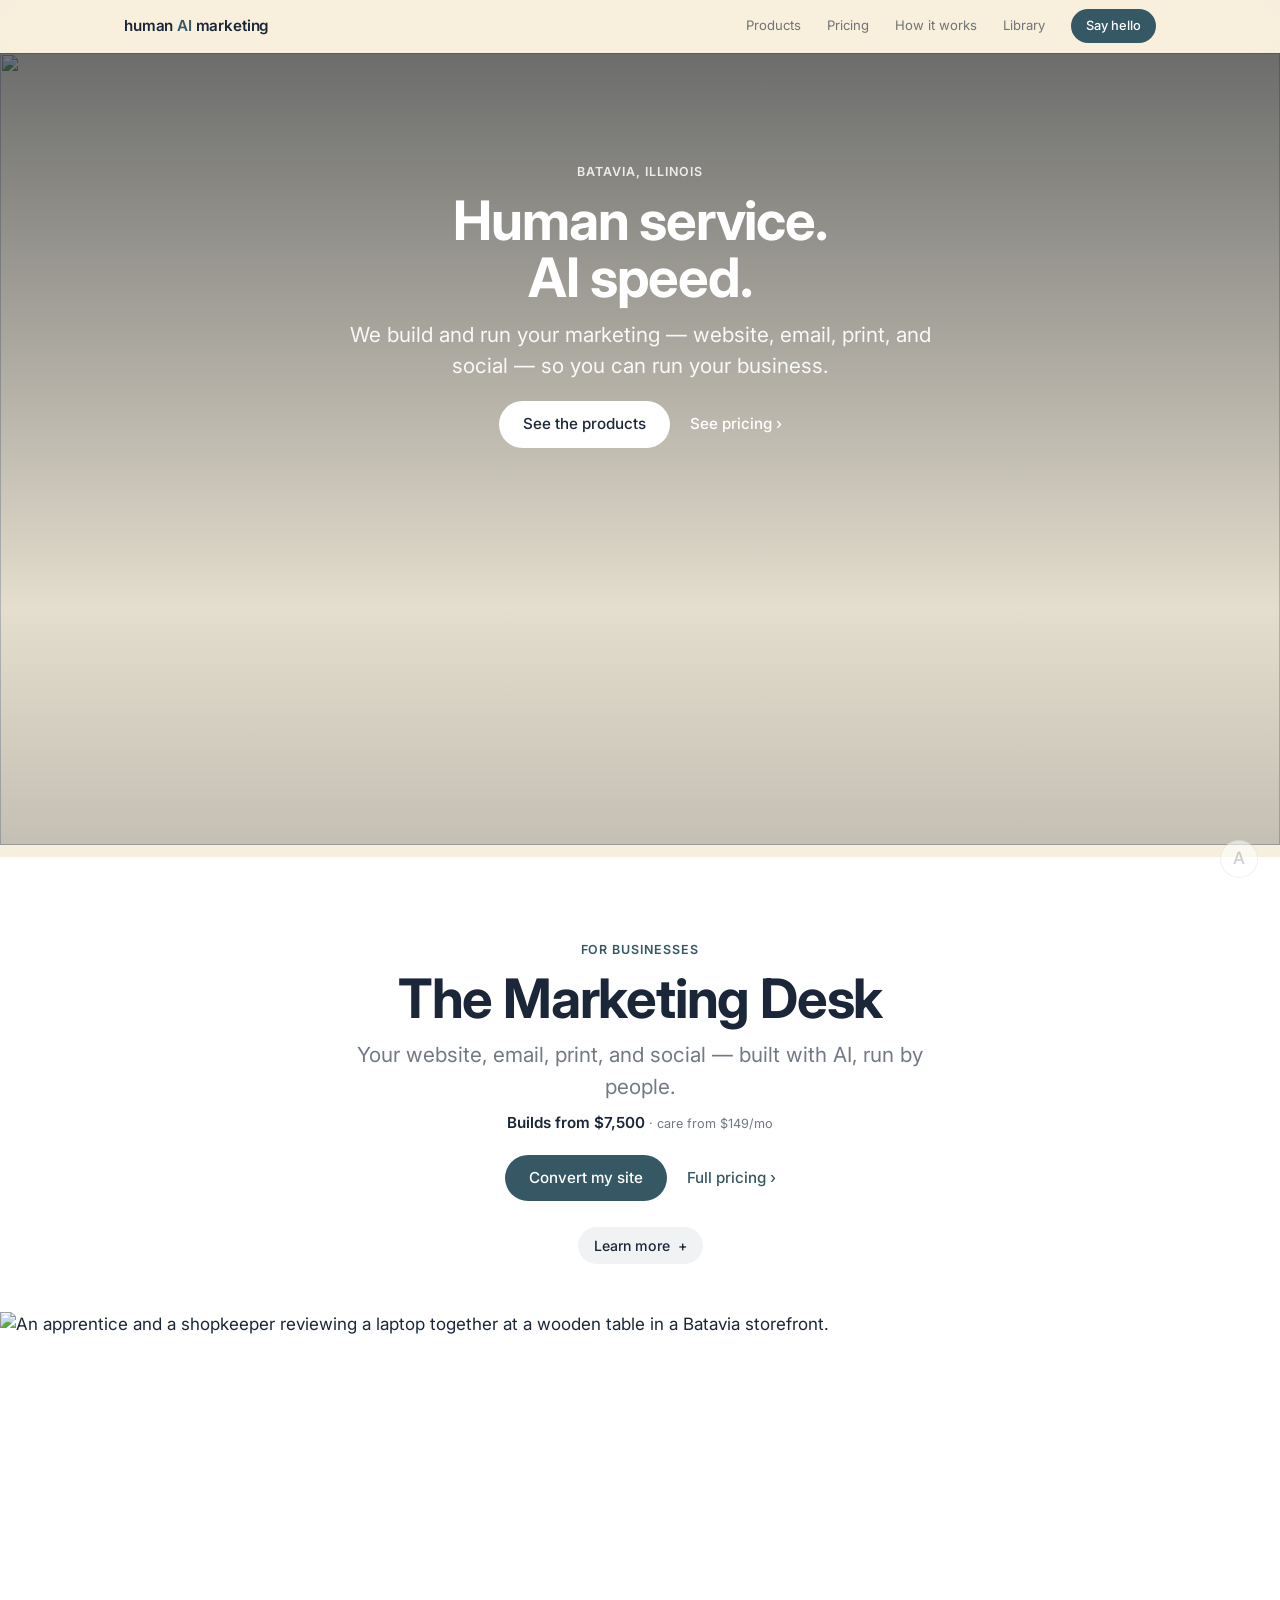
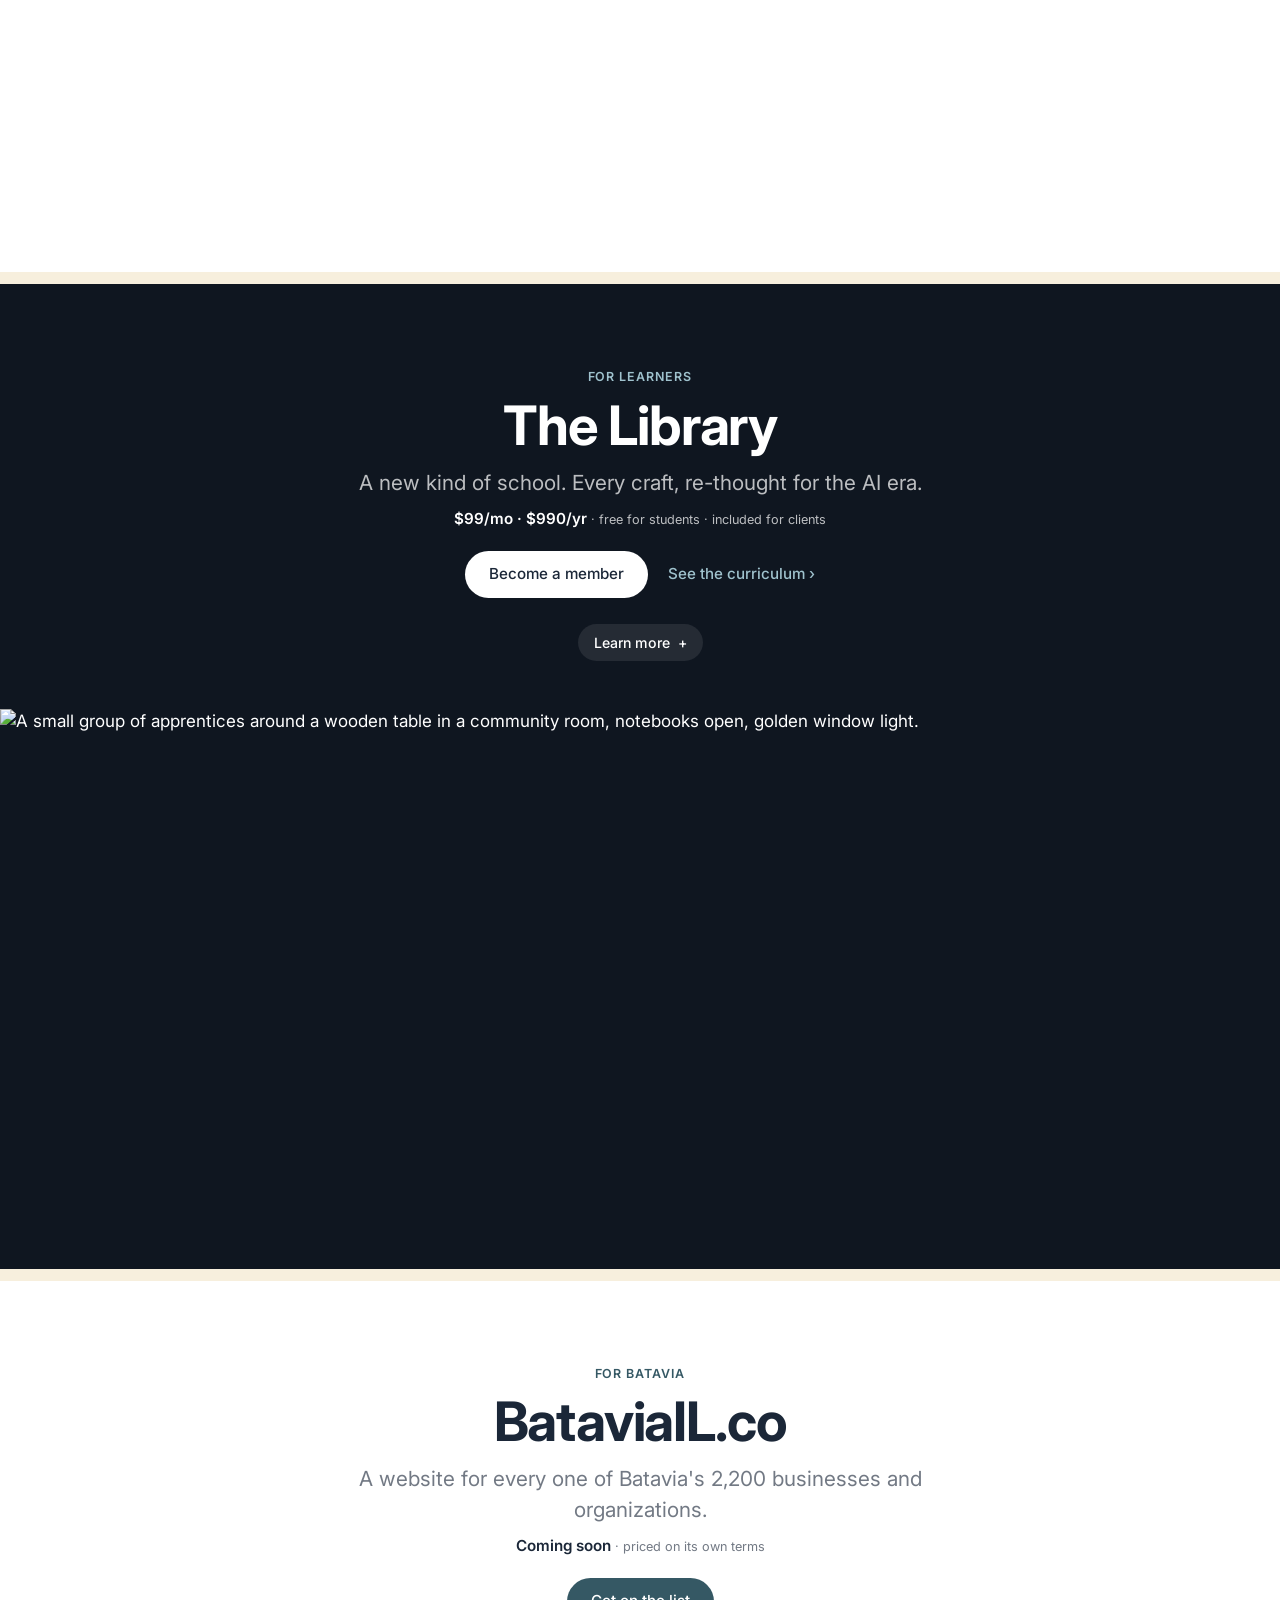
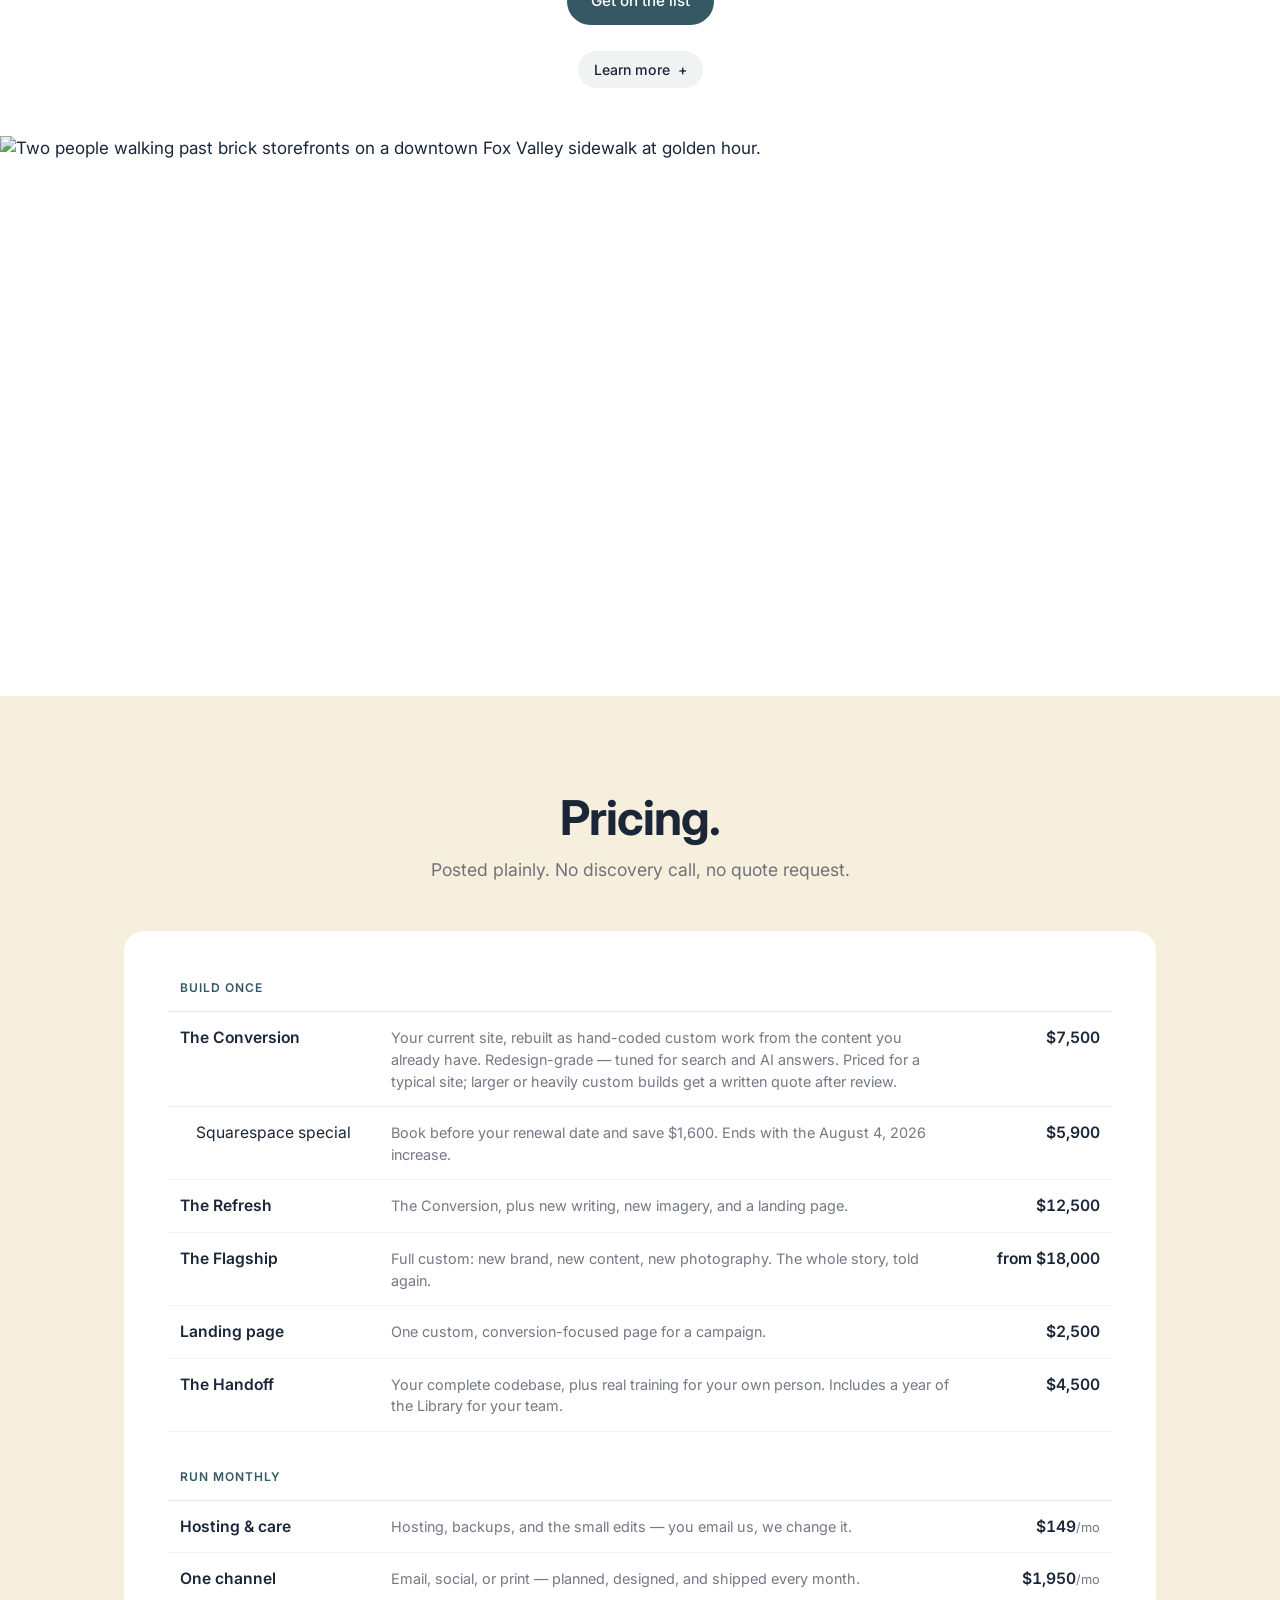
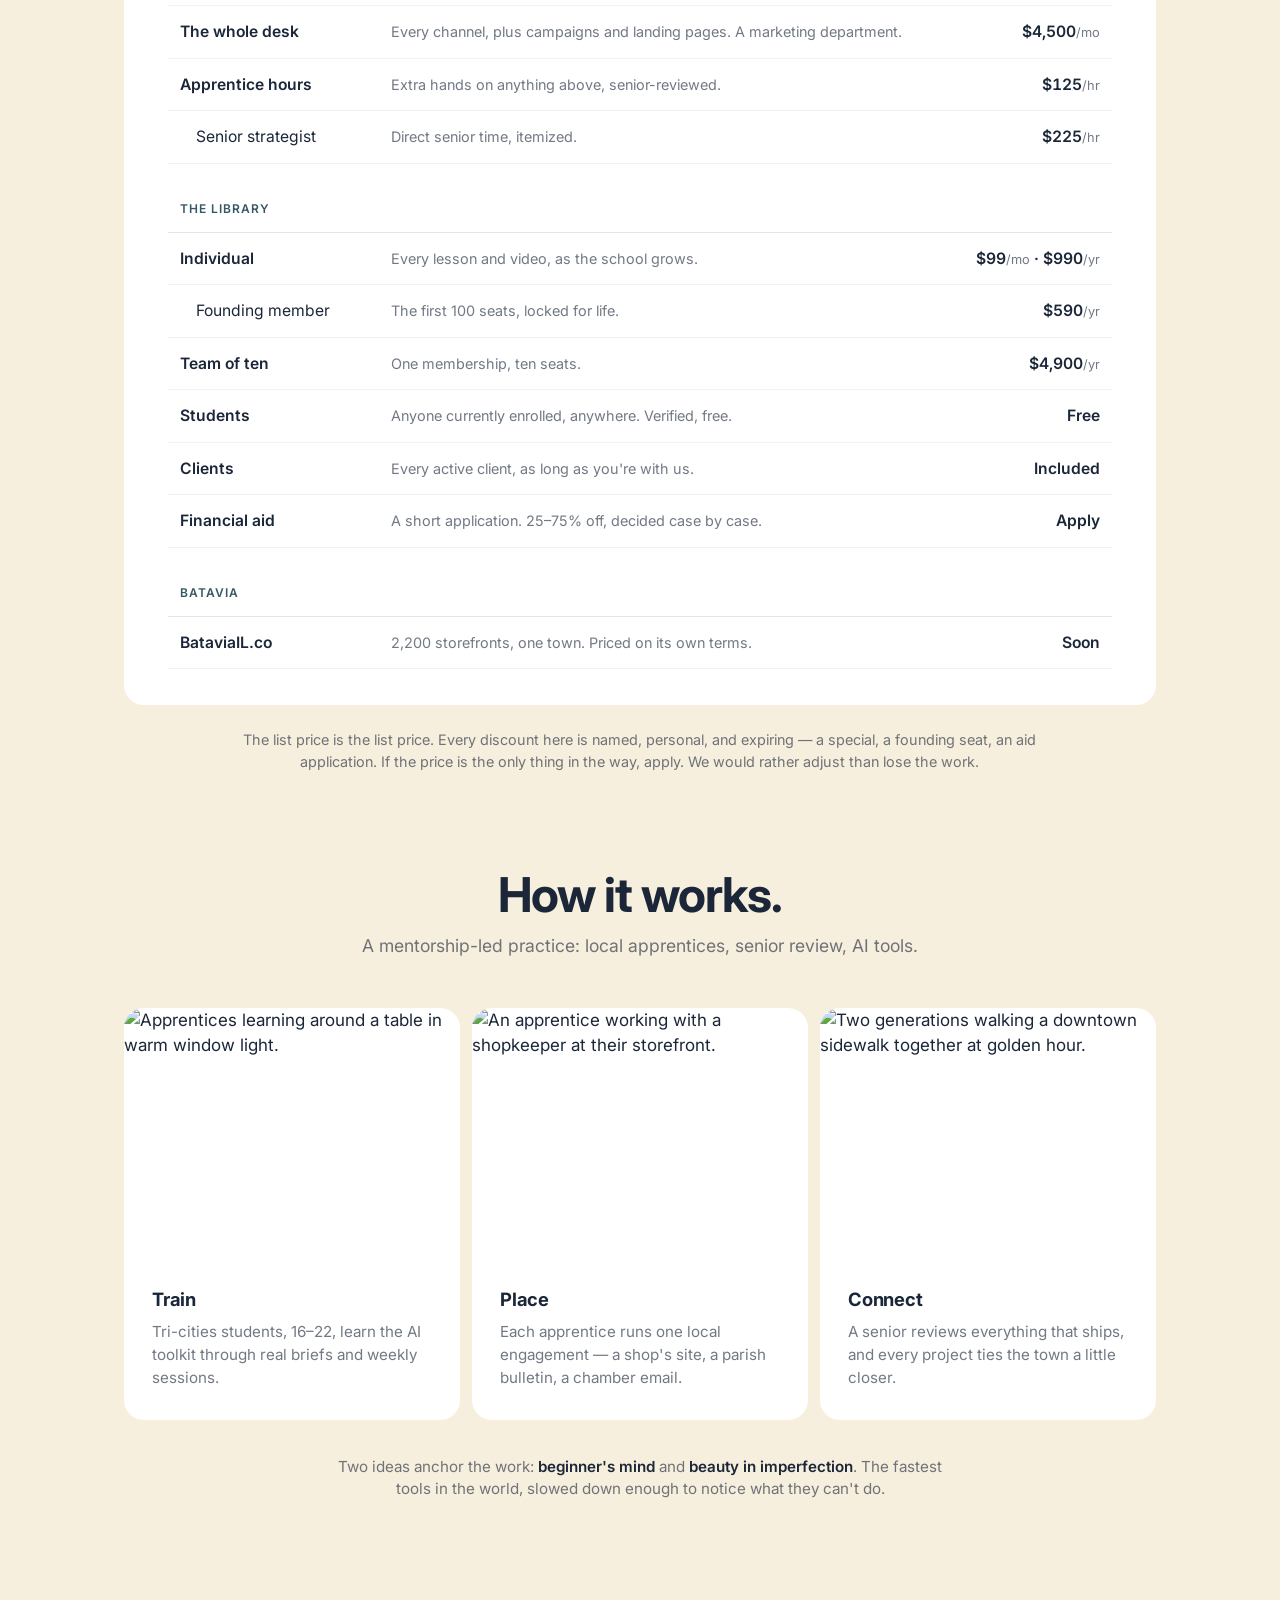
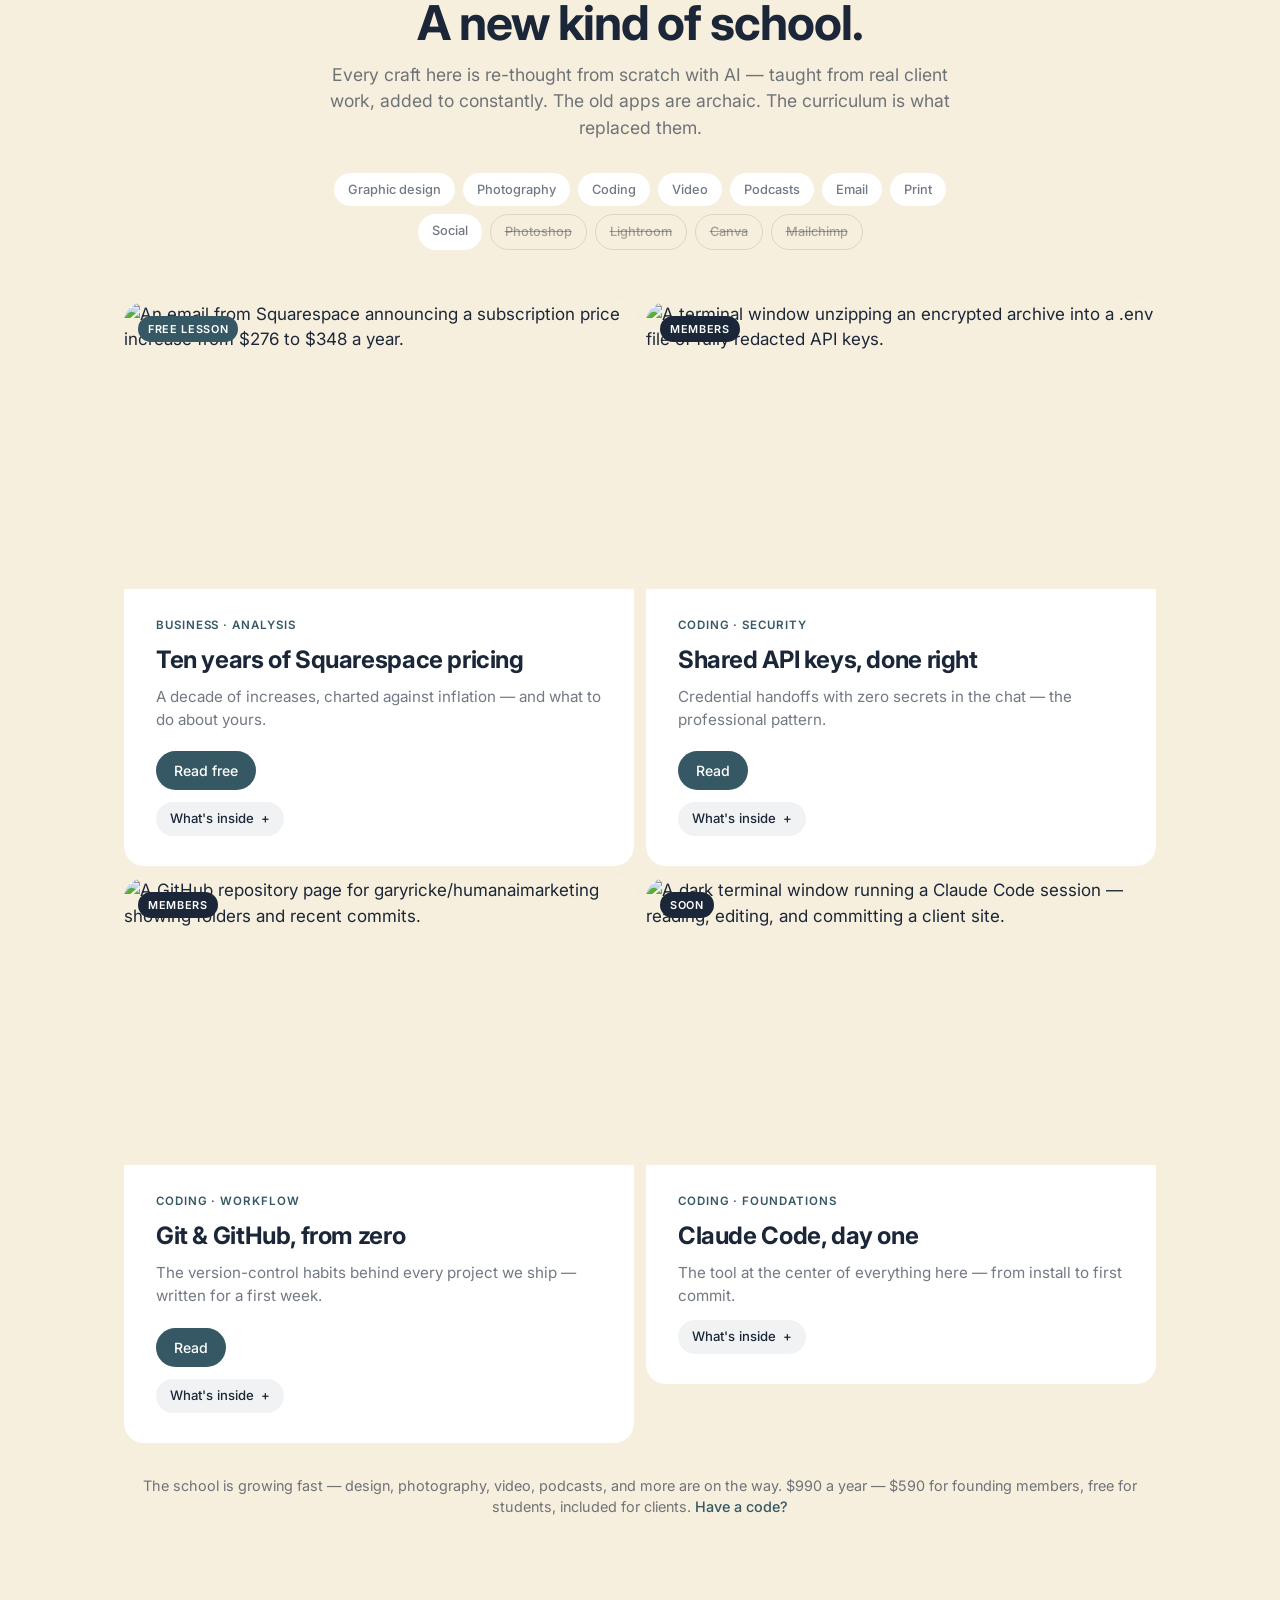
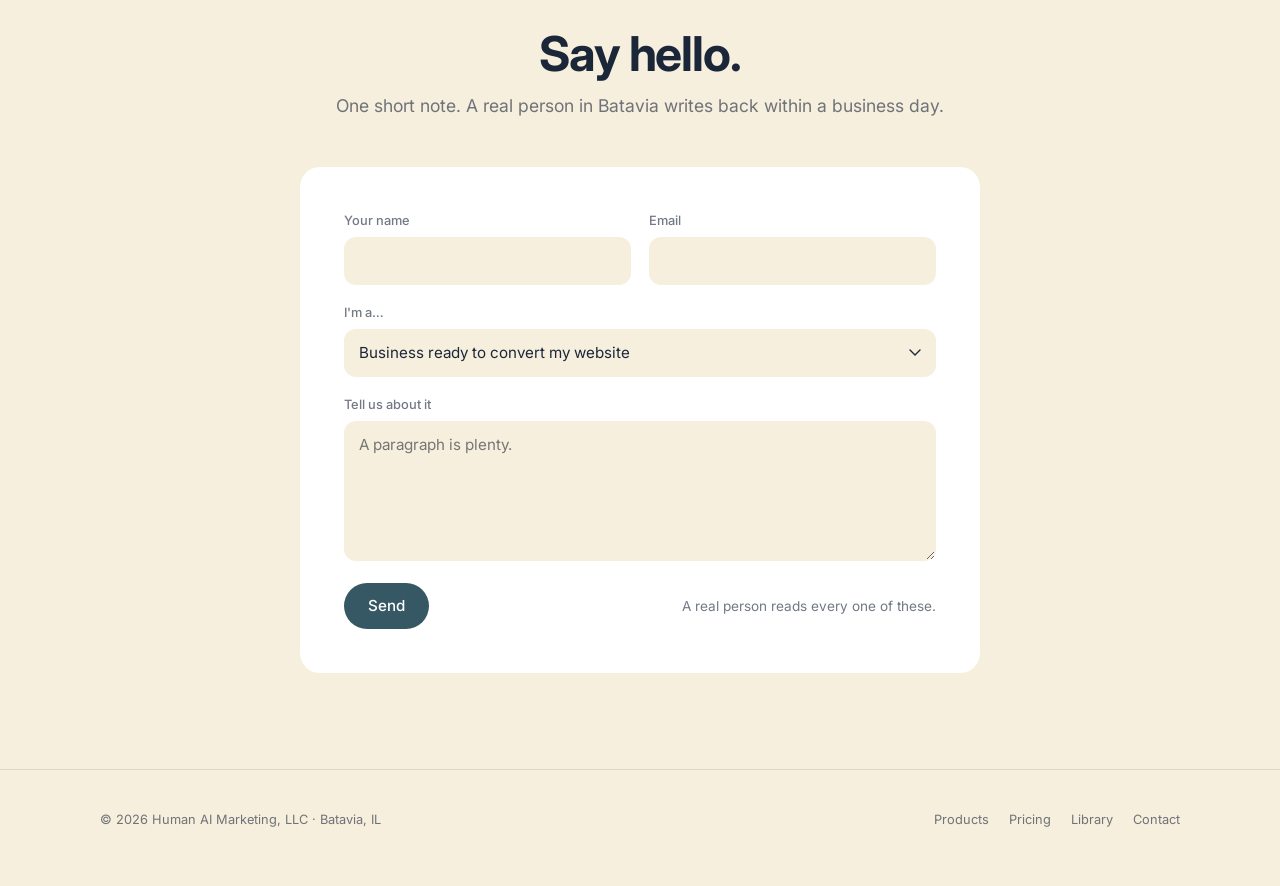
==== commit 91af02e8: "Scope the conversion price; stop claiming sites are rarely edited The $7,500/$5,900 conversion price" ====
--- a/brand/web/index.html
+++ b/brand/web/index.html
@@ -914,7 +914,8 @@
               <a href="articles/squarespace-pricing/">we charted the whole decade</a>.
               Book your conversion before your renewal date and it's
               <strong>$5,900 instead of $7,500</strong> — $1,600 off, and
-              the offer ends with the August 4, 2026 increase.
+              the offer ends with the August 4, 2026 increase. Larger or
+              more custom sites get a reviewed, written quote first.
             </p>
             <p class="panel__note">
               <strong>Want it in-house?</strong> The Handoff gives you the
@@ -1055,7 +1056,7 @@
               <tr class="group"><th colspan="3">Build once</th></tr>
               <tr>
                 <td class="item">The Conversion</td>
-                <td class="what">Your current site, rebuilt as hand-coded custom work from the content you already have. Redesign-grade — tuned for search and AI answers.</td>
+                <td class="what">Your current site, rebuilt as hand-coded custom work from the content you already have. Redesign-grade — tuned for search and AI answers. Priced for a typical site; larger or heavily custom builds get a written quote after review.</td>
                 <td class="price">$7,500</td>
               </tr>
               <tr class="sub">
@@ -1632,6 +1633,19 @@
       });
     })();
 
+    // Native lazy-loading has proven unreliable here — in some Chrome
+    // sessions below-the-fold images never start fetching at all. Once the
+    // page itself is done, flip everything to eager so nothing stays blank.
+    (() => {
+      const kick = () => {
+        document.querySelectorAll('img[loading="lazy"]').forEach((img) => {
+          img.loading = 'eager';
+        });
+      };
+      if (document.readyState === 'complete') kick();
+      else window.addEventListener('load', kick, { once: true });
+    })();
+
     // Admin popover
     (() => {
       const root = document.querySelector('[data-admin]');
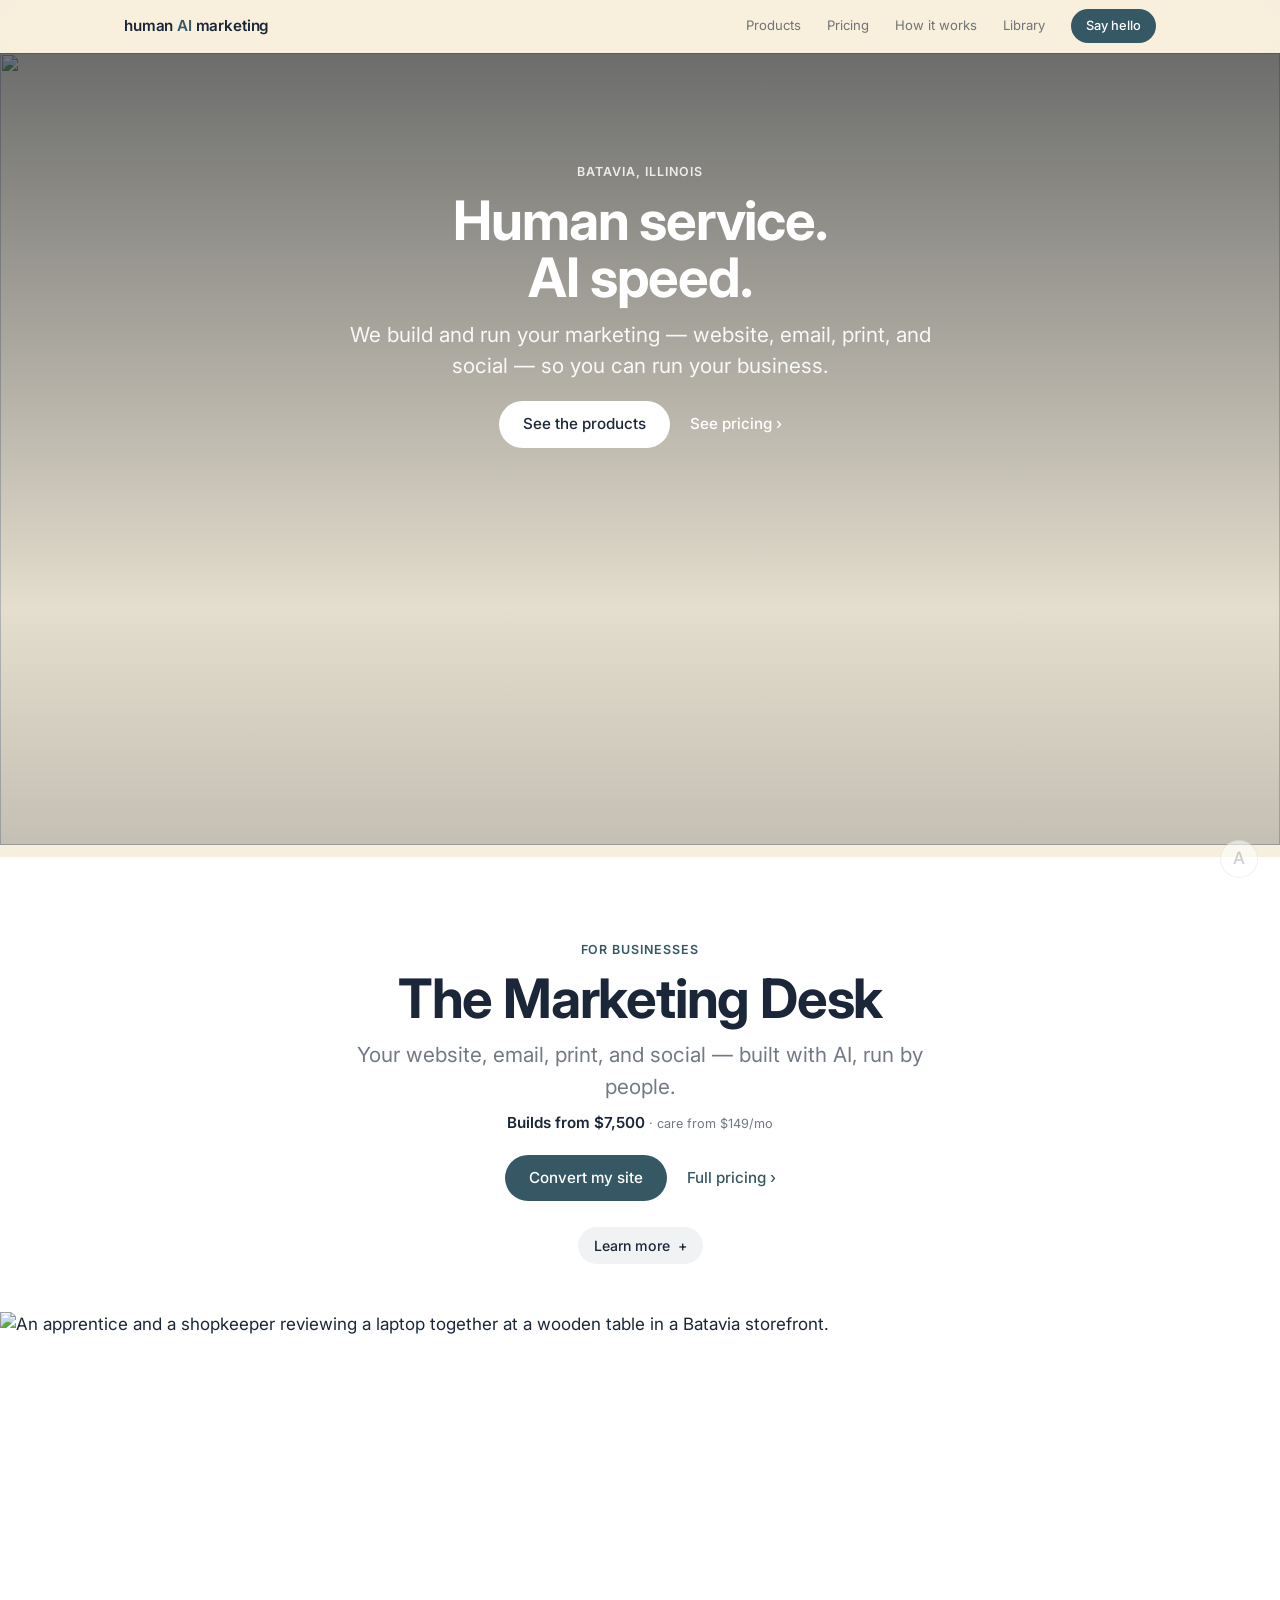
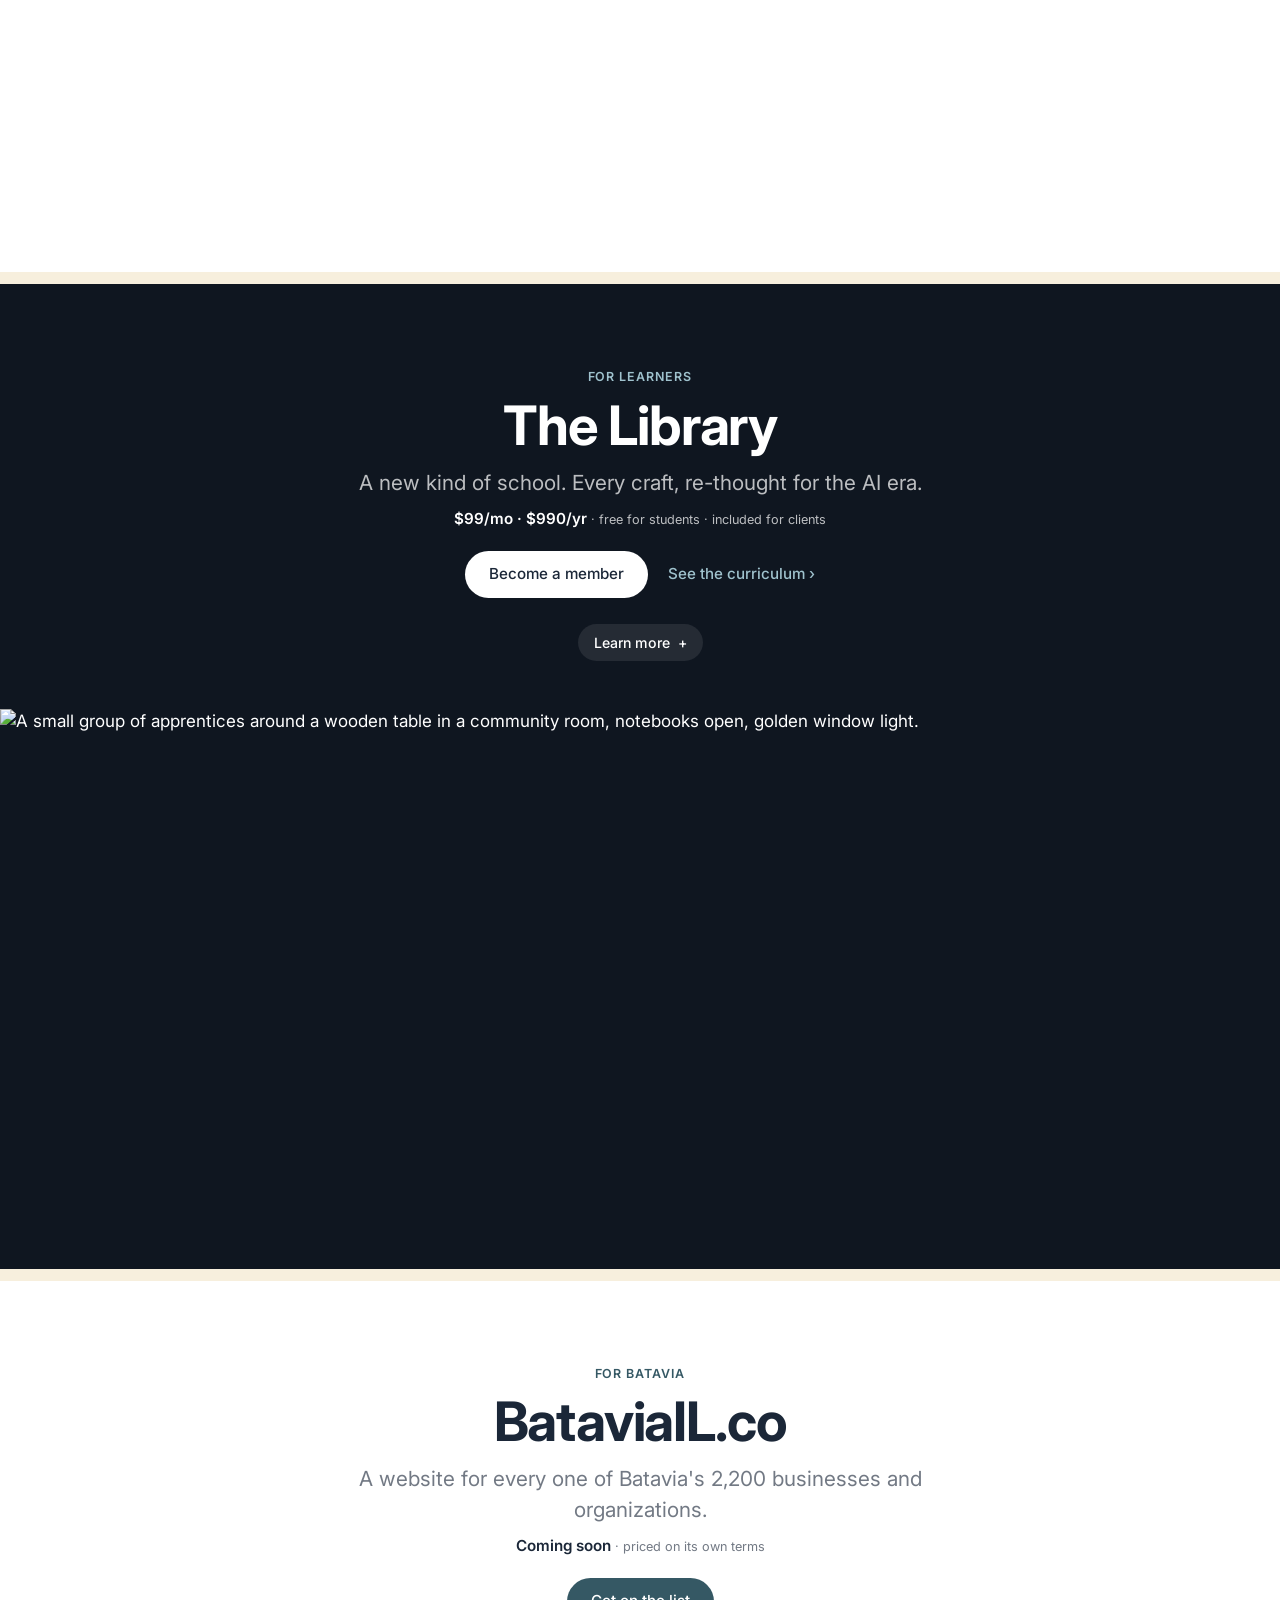
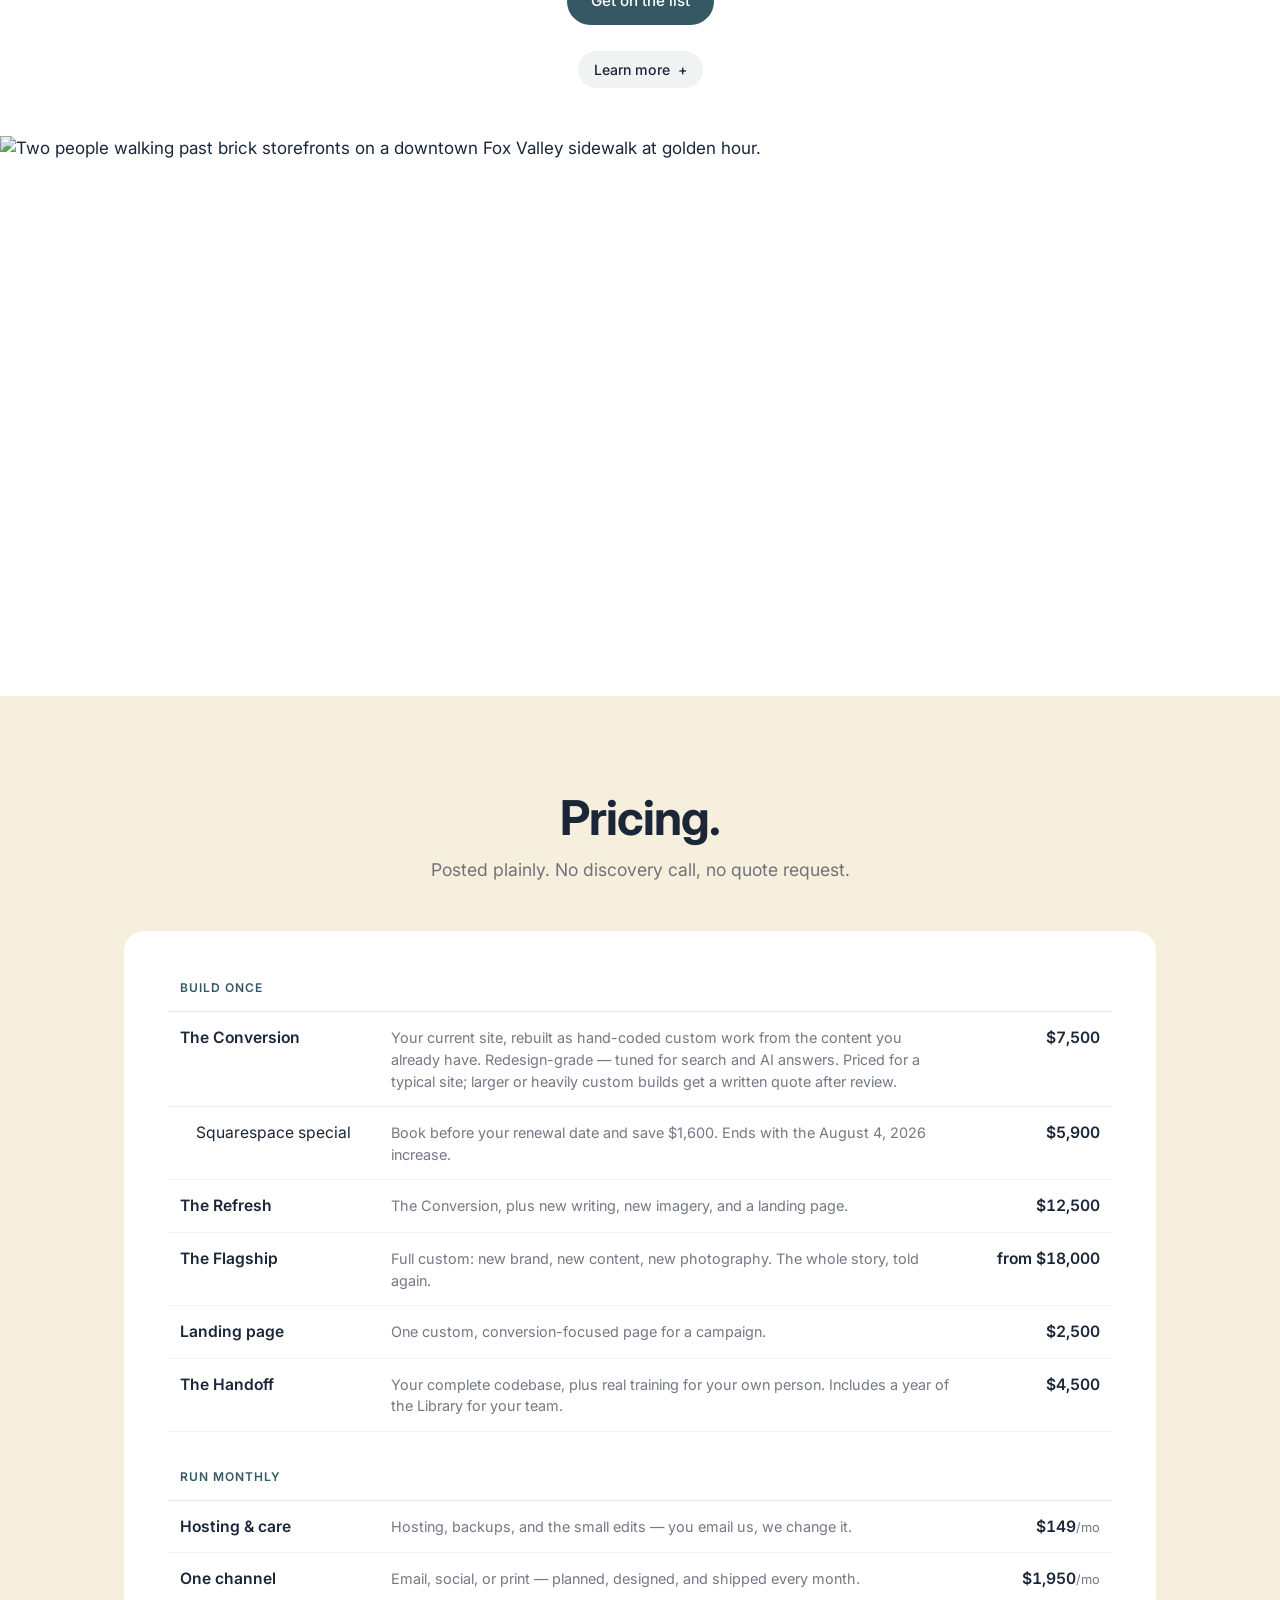
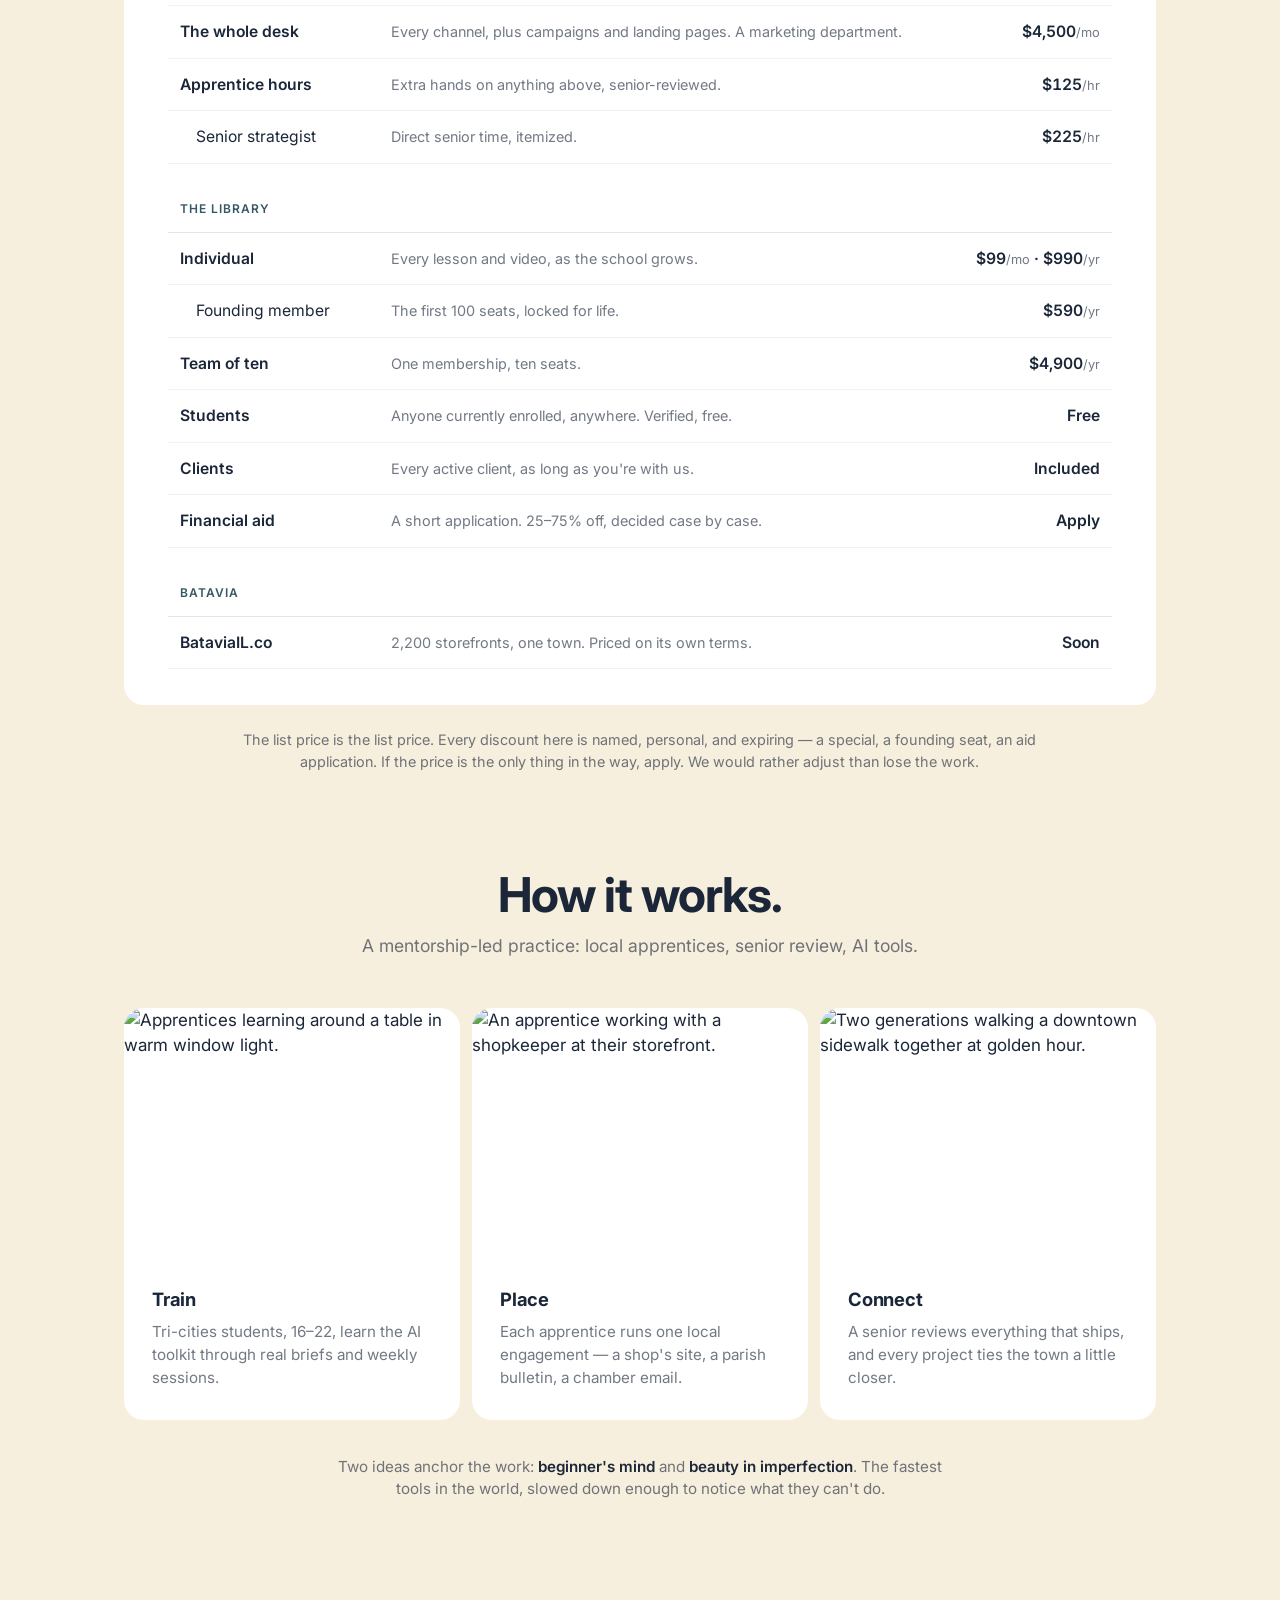
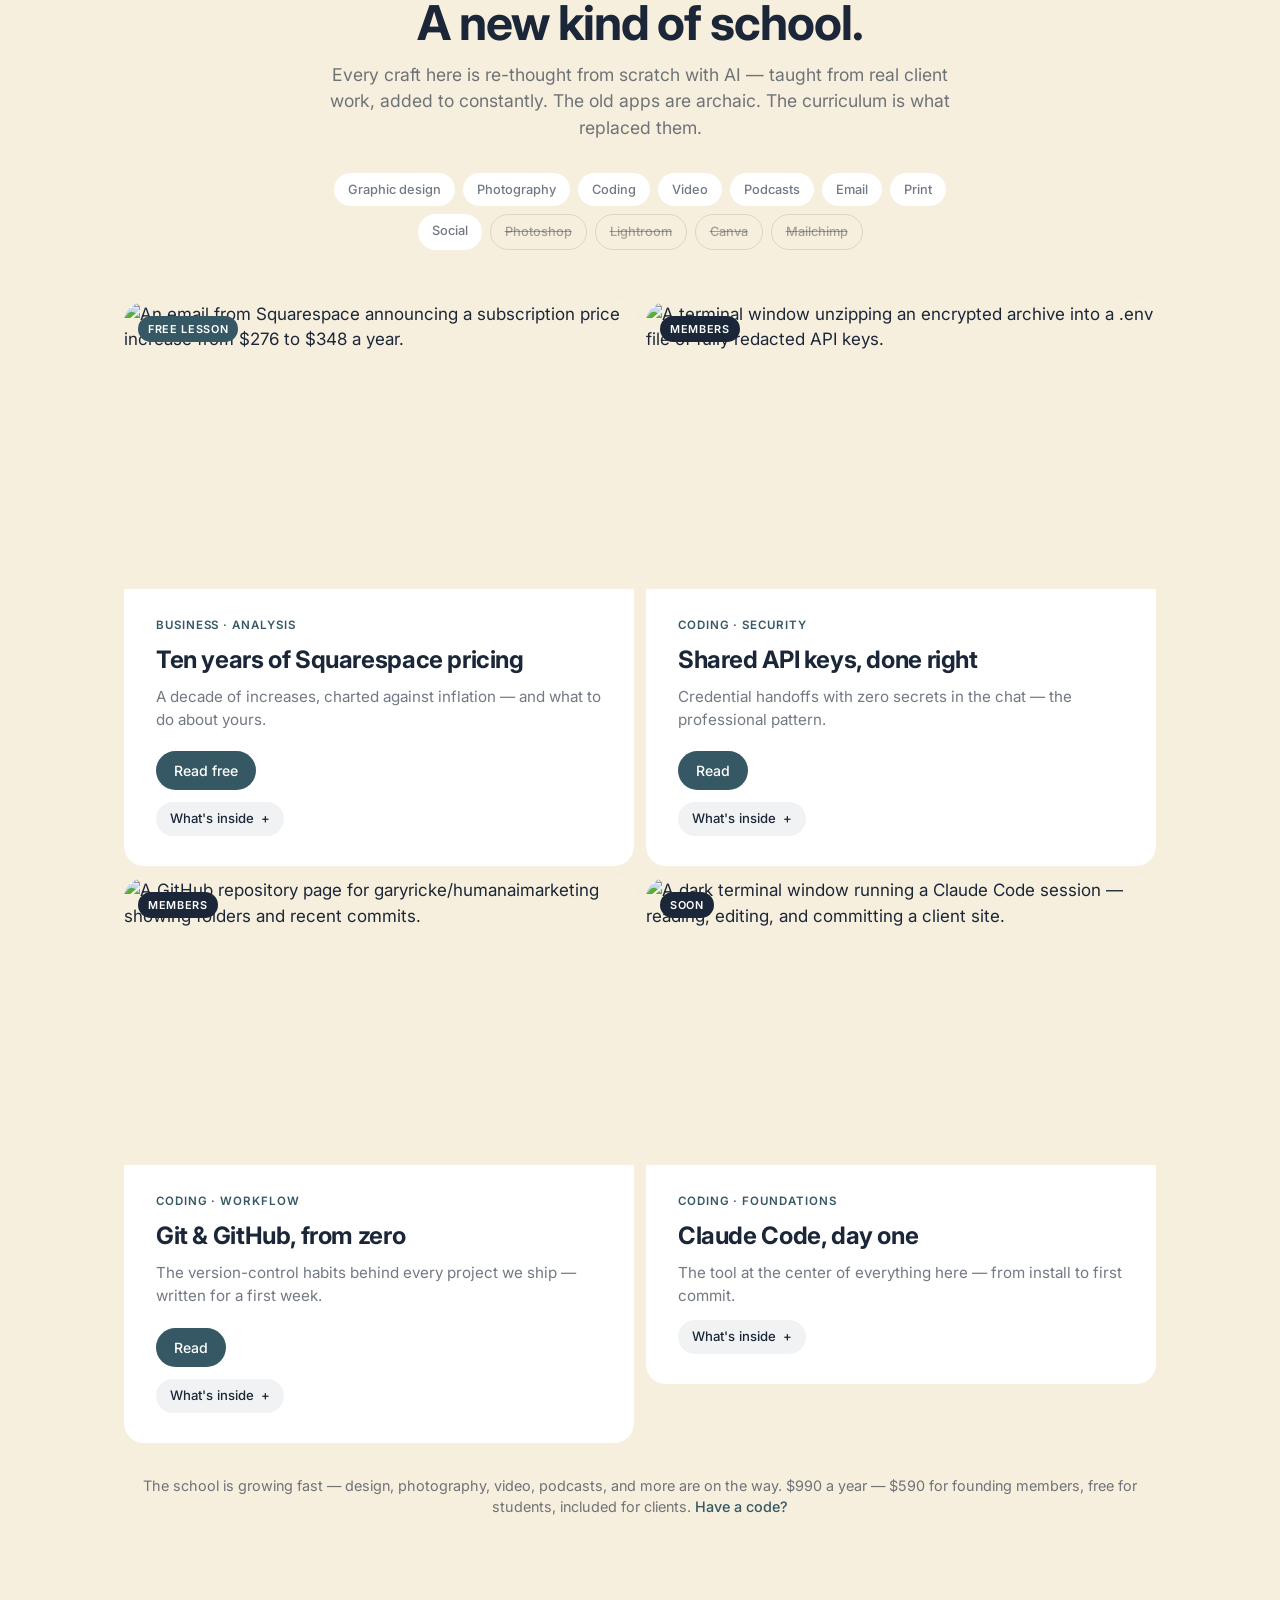
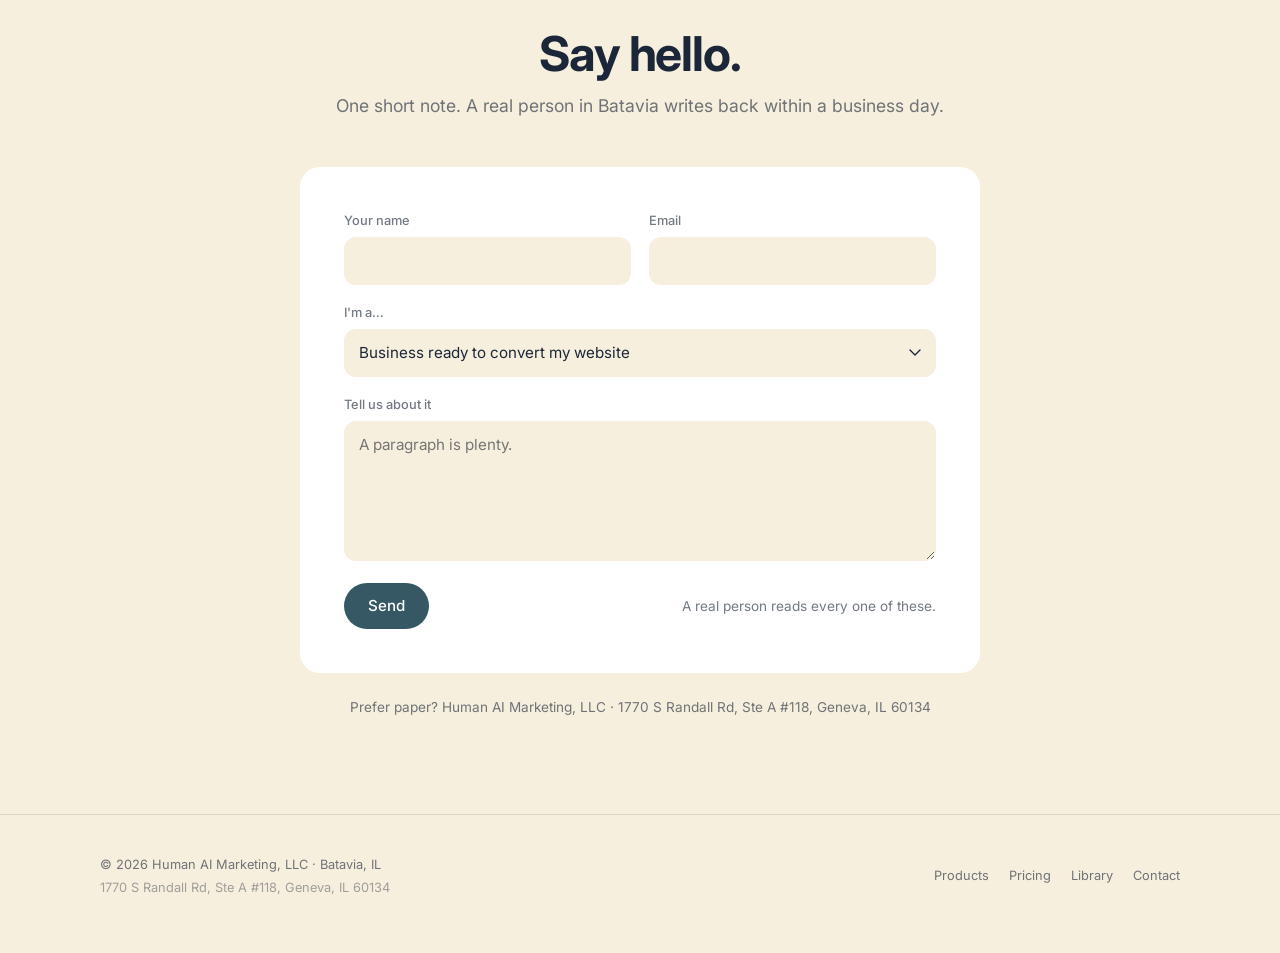
==== commit 9a938da9: "Add official mailing address (Geneva UPS Store #118) to footers, contact, and schema Co-Authored-By:" ====
--- a/brand/web/index.html
+++ b/brand/web/index.html
@@ -10,6 +10,30 @@
   <meta property="og:type" content="website" />
   <meta property="og:locale" content="en_US" />
   <title>Human AI Marketing · Human service. AI speed.</title>
+
+  <script type="application/ld+json">
+  {
+    "@context": "https://schema.org",
+    "@type": "Organization",
+    "name": "Human AI Marketing, LLC",
+    "url": "https://humanaimarketing.org/",
+    "logo": "https://humanaimarketing.org/icon-512.png",
+    "slogan": "Human service. AI speed.",
+    "address": {
+      "@type": "PostalAddress",
+      "streetAddress": "1770 S Randall Rd, Ste A #118",
+      "addressLocality": "Geneva",
+      "addressRegion": "IL",
+      "postalCode": "60134",
+      "addressCountry": "US"
+    },
+    "areaServed": [
+      { "@type": "City", "name": "Batavia, Illinois" },
+      { "@type": "City", "name": "Geneva, Illinois" },
+      { "@type": "City", "name": "St. Charles, Illinois" }
+    ]
+  }
+  </script>
 
   <link rel="icon" type="image/svg+xml" href="favicon.svg" />
   <link rel="apple-touch-icon" sizes="180x180" href="apple-touch-icon.png" />
@@ -754,6 +778,13 @@
       margin-top: 4px;
     }
     .form__note { font-size: 0.85rem; color: var(--ink-60); margin: 0; }
+    .contact__address {
+      font-style: normal;
+      font-size: 0.85rem;
+      color: var(--ink-60);
+      text-align: center;
+      margin: 24px auto 0;
+    }
 
     /* ============================ Footer ============================ */
     .footer {
@@ -776,6 +807,12 @@
     }
     .footer a:hover { color: var(--ink); }
     .footer__links { display: flex; gap: 20px; flex-wrap: wrap; }
+    .footer__id { display: grid; gap: 4px; }
+    .footer__address {
+      font-style: normal;
+      font-size: 0.8rem;
+      color: var(--ink-40);
+    }
 
     /* ============================ Admin popover ============================ */
     .admin {
@@ -1475,6 +1512,10 @@
             </div>
           </form>
         </div>
+
+        <address class="contact__address">
+          Prefer paper? Human AI Marketing, LLC · 1770 S Randall Rd, Ste A #118, Geneva, IL 60134
+        </address>
       </div>
     </section>
 
@@ -1483,7 +1524,10 @@
   <!-- ============================ FOOTER ============================ -->
   <footer class="footer" role="contentinfo">
     <div class="footer__inner">
-      <p>© <span data-year>2026</span> Human AI Marketing, LLC · Batavia, IL</p>
+      <div class="footer__id">
+        <p>© <span data-year>2026</span> Human AI Marketing, LLC · Batavia, IL</p>
+        <address class="footer__address">1770 S Randall Rd, Ste A #118, Geneva, IL 60134</address>
+      </div>
       <div class="footer__links">
         <a href="#desk">Products</a>
         <a href="#pricing">Pricing</a>
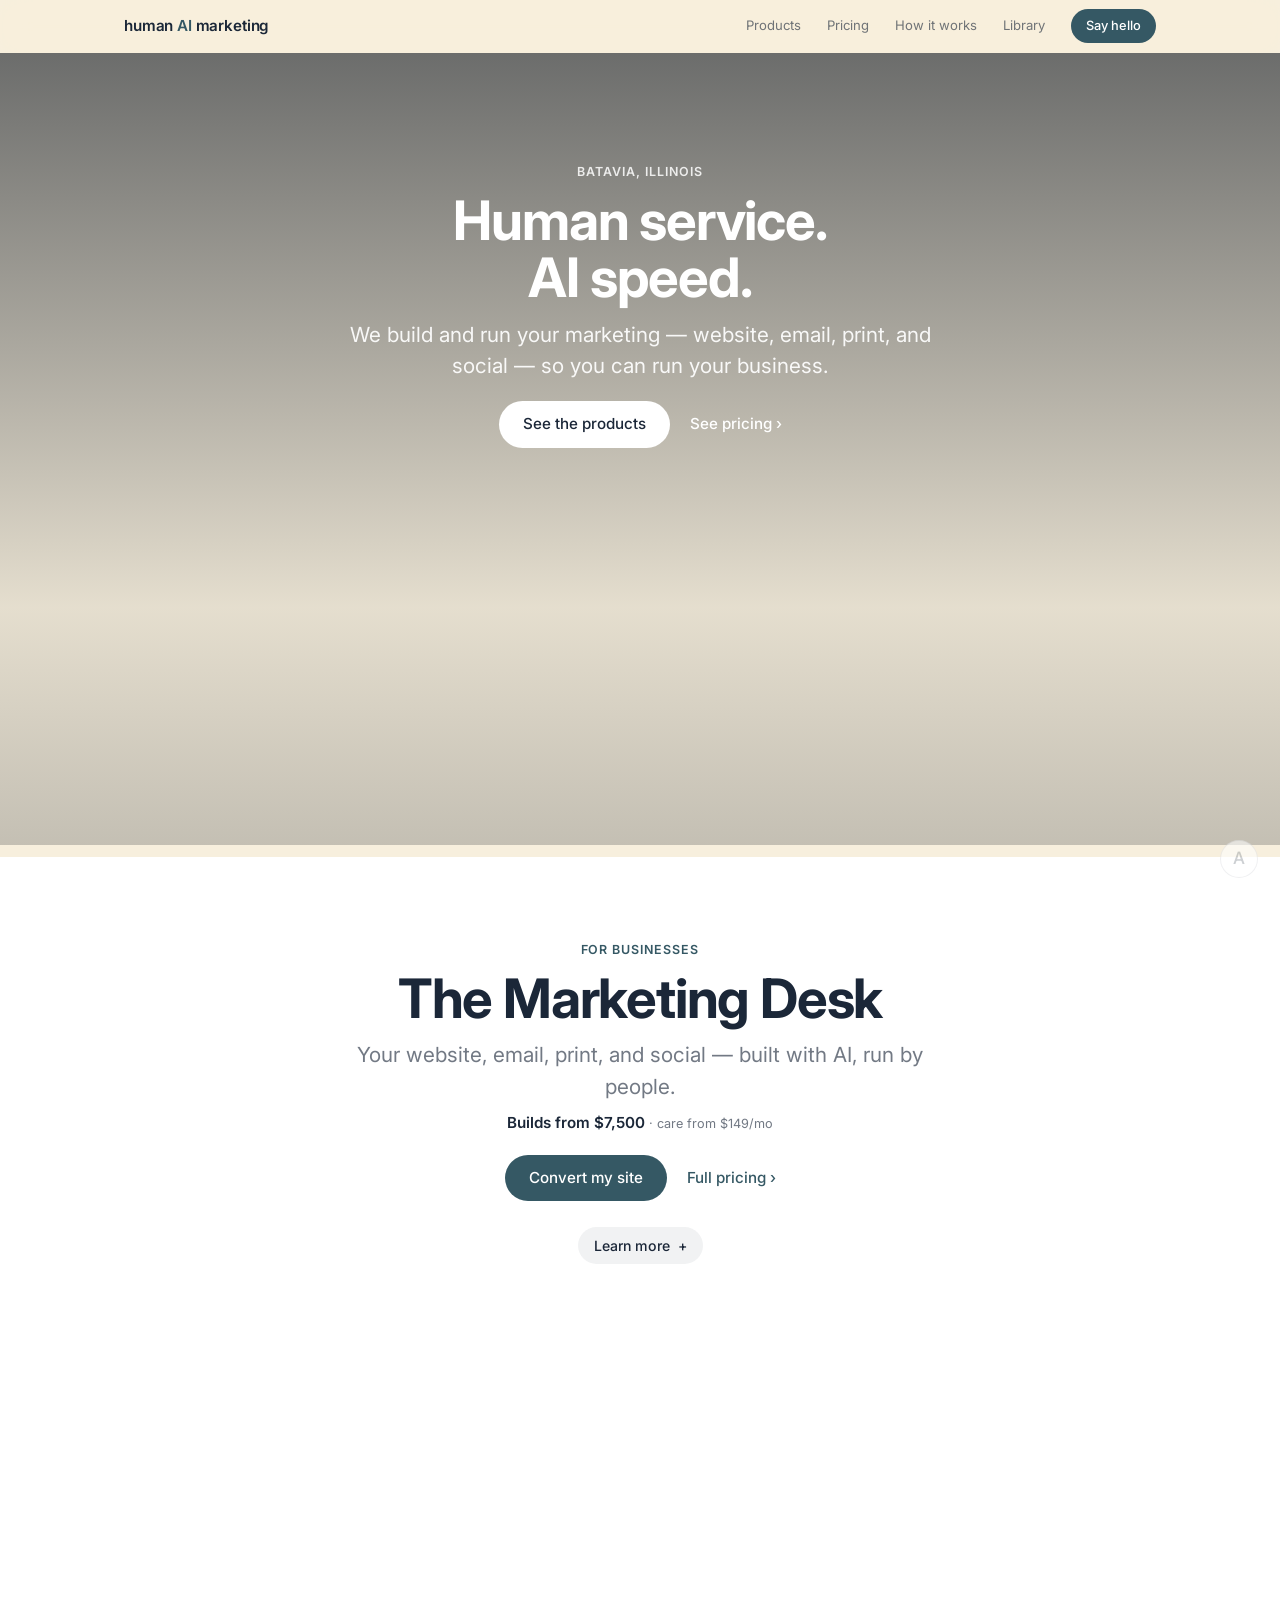
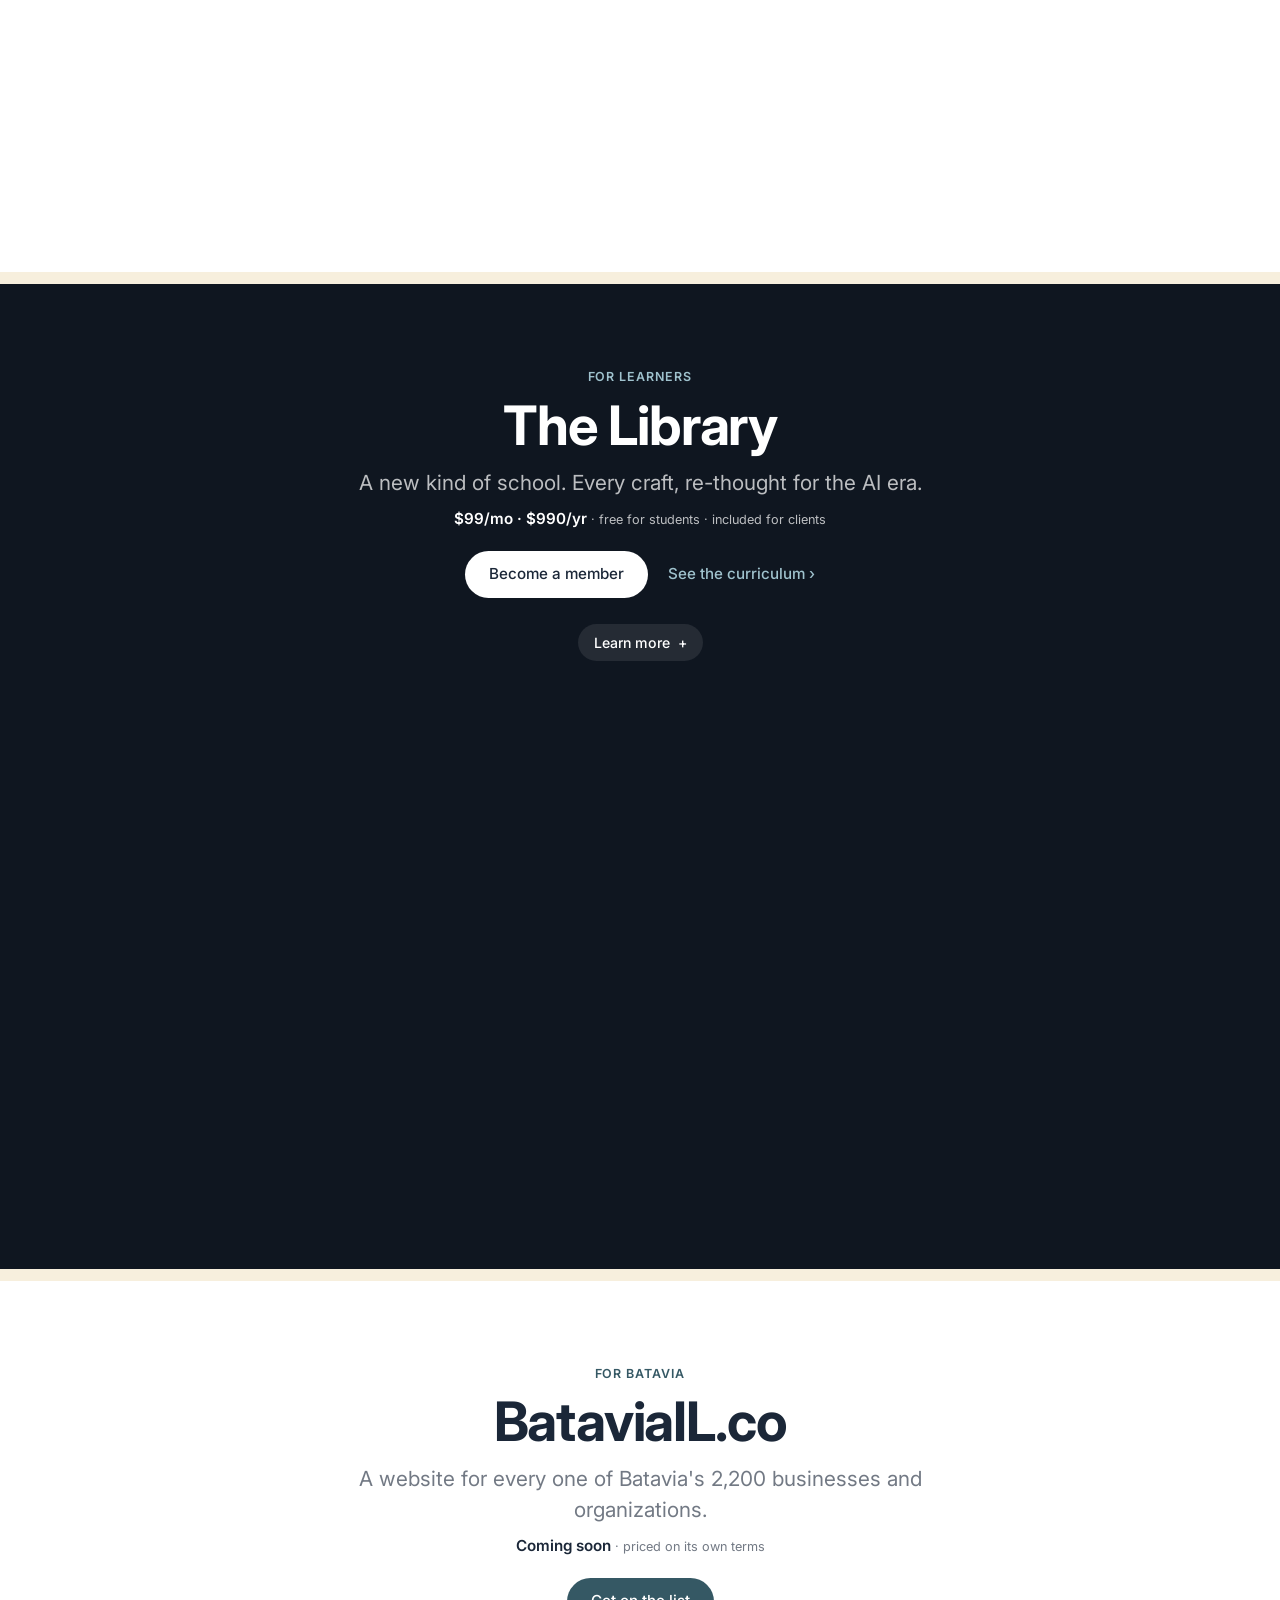
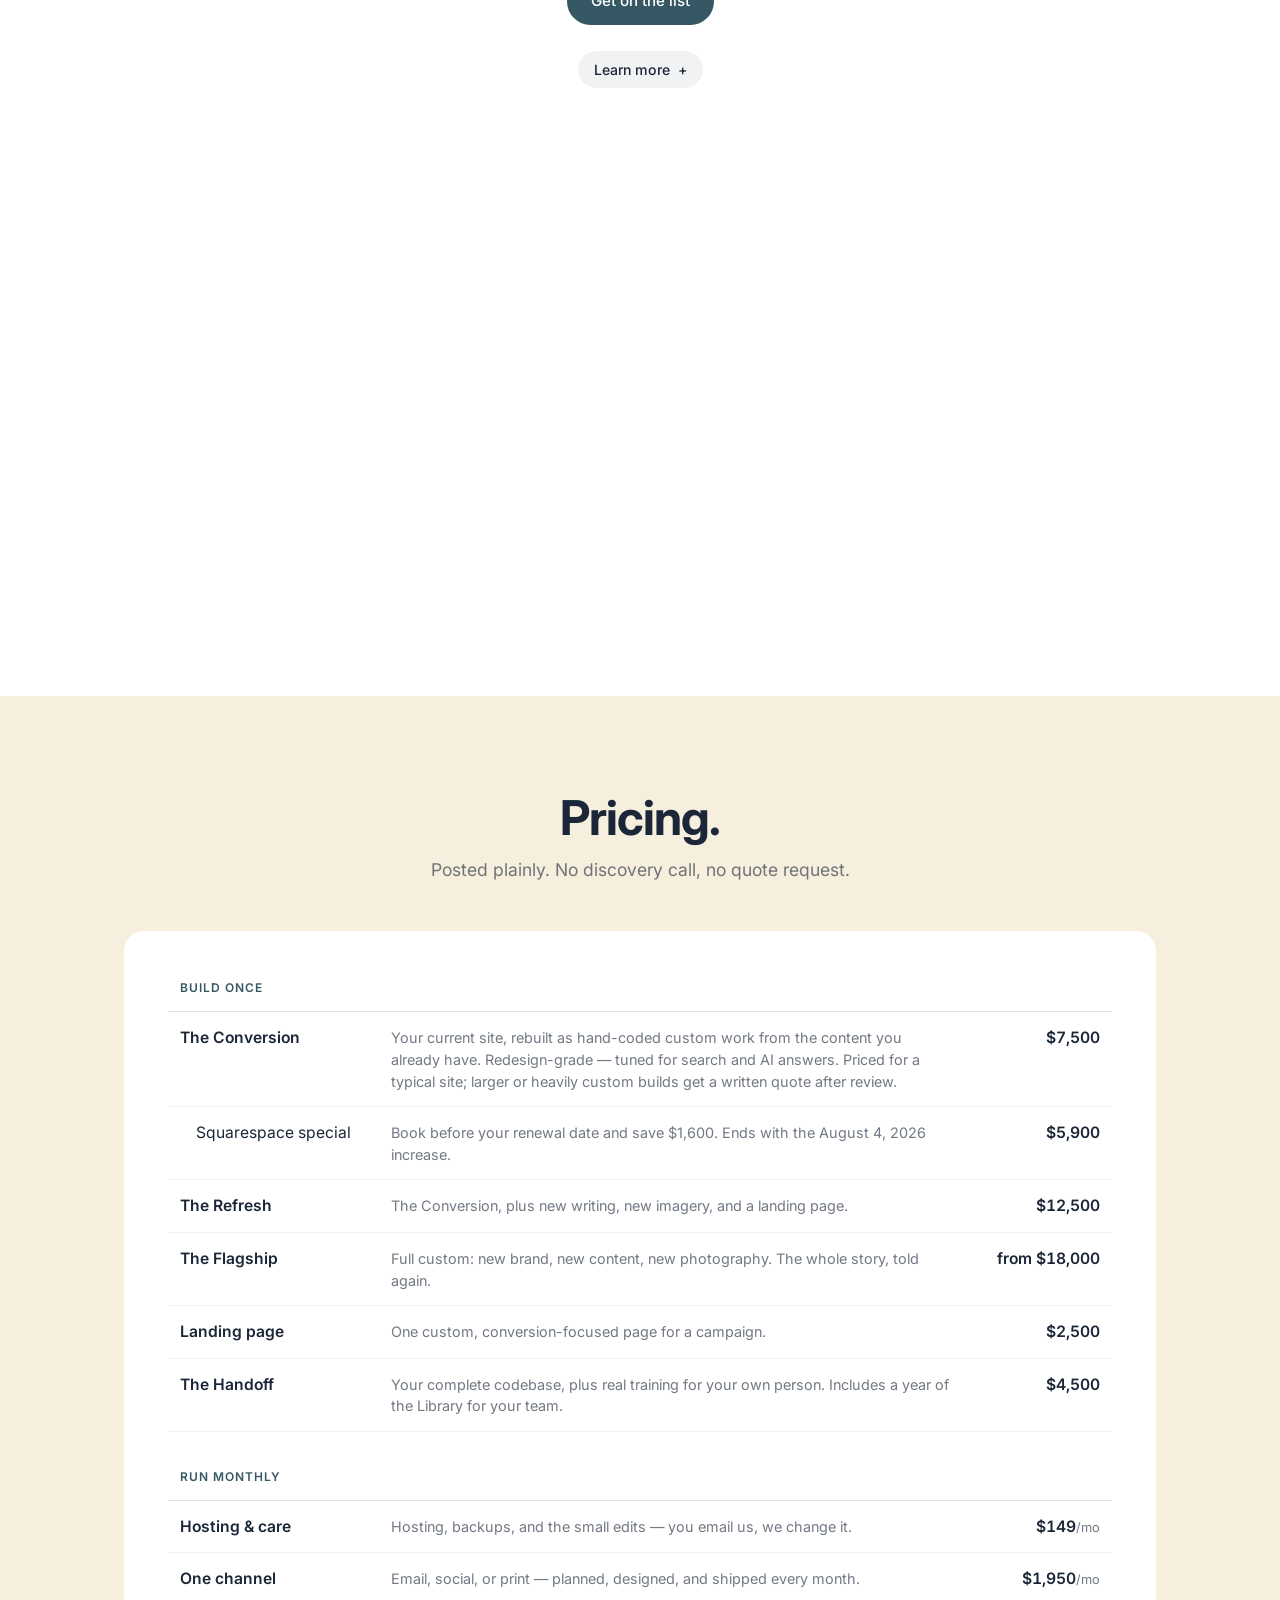
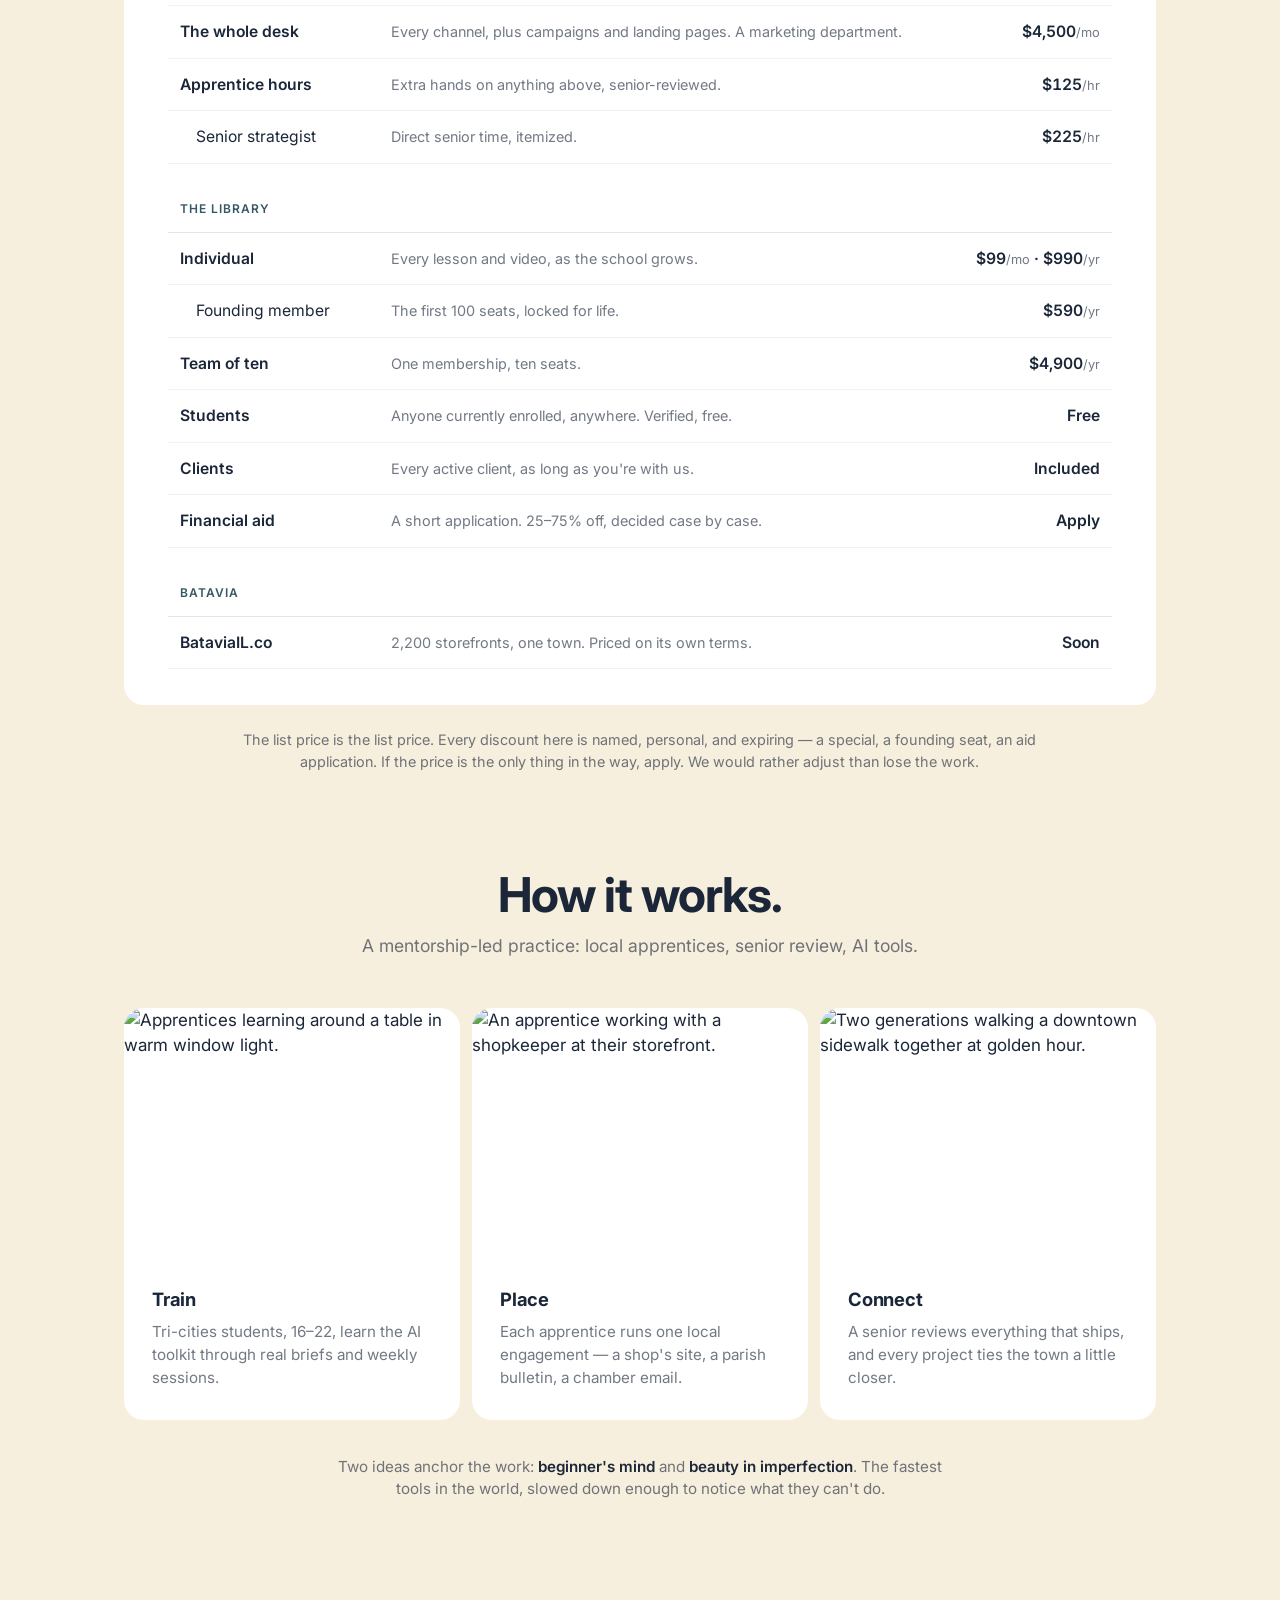
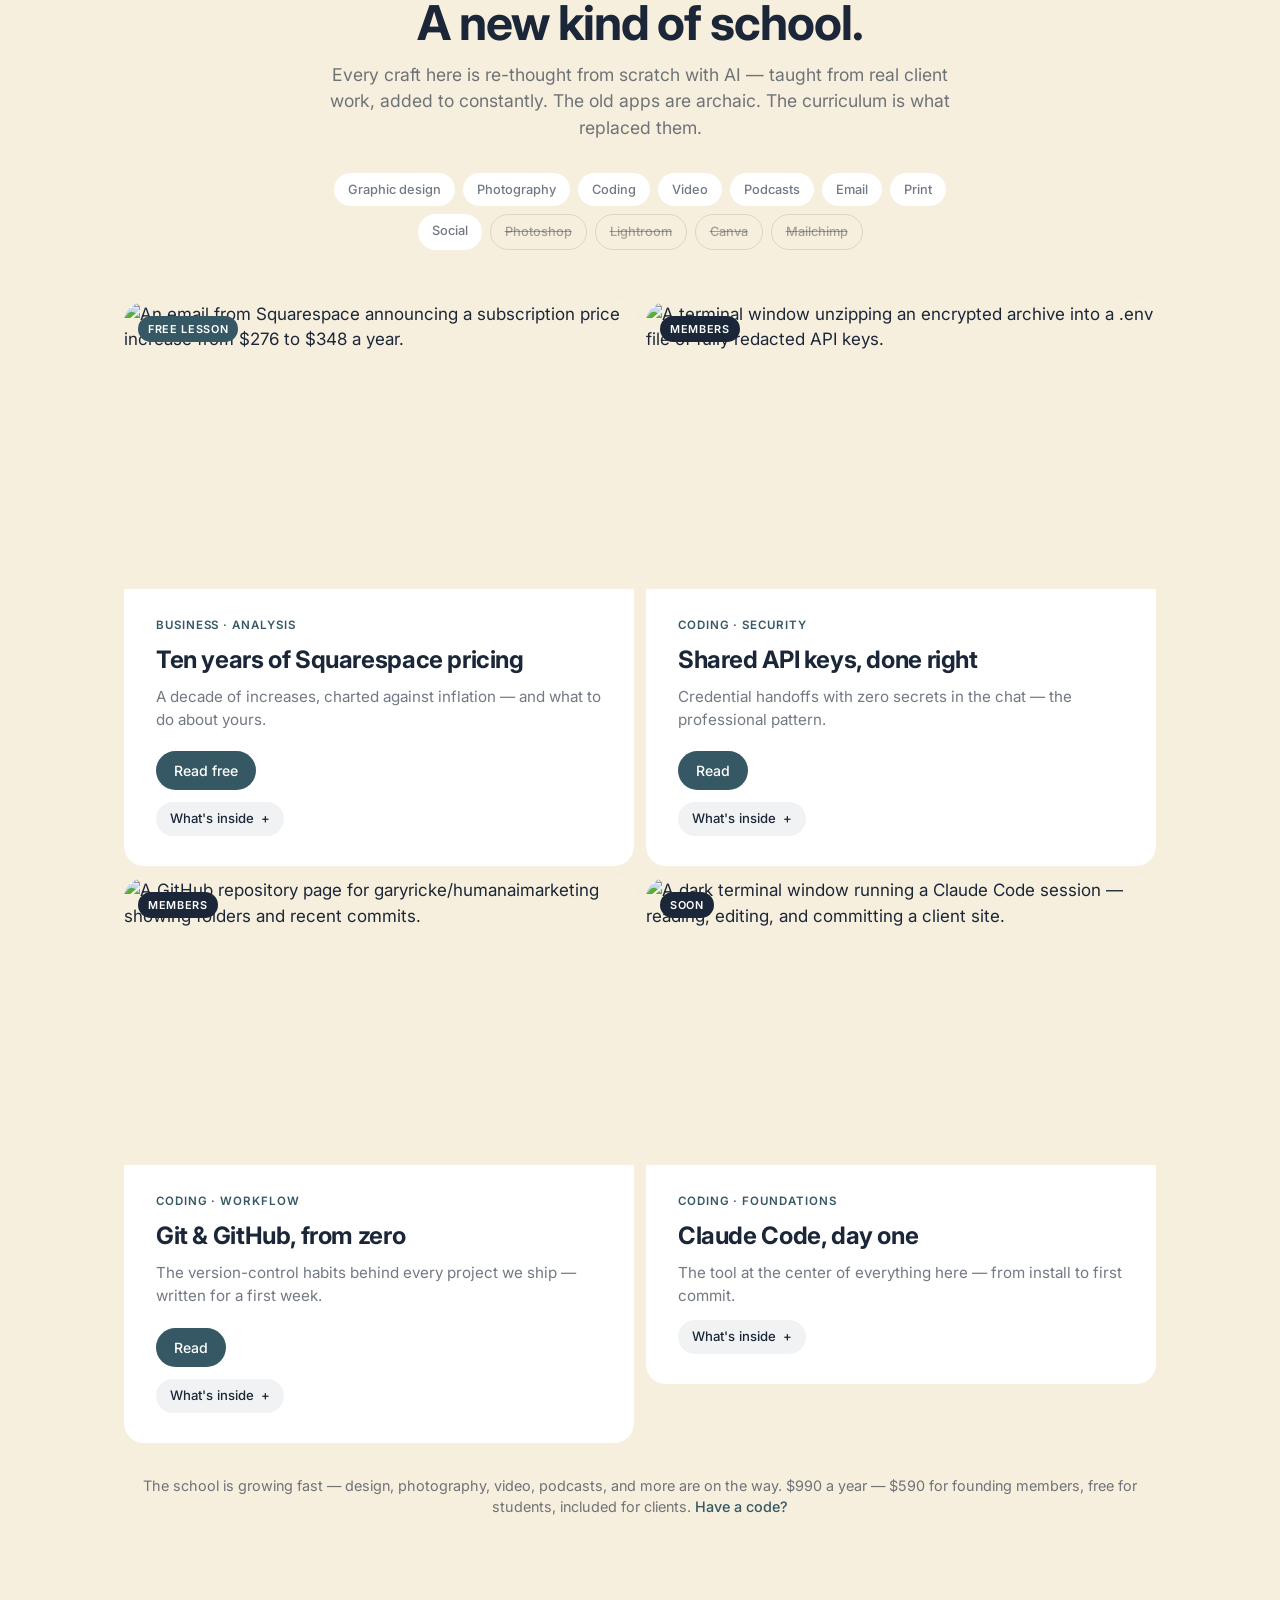
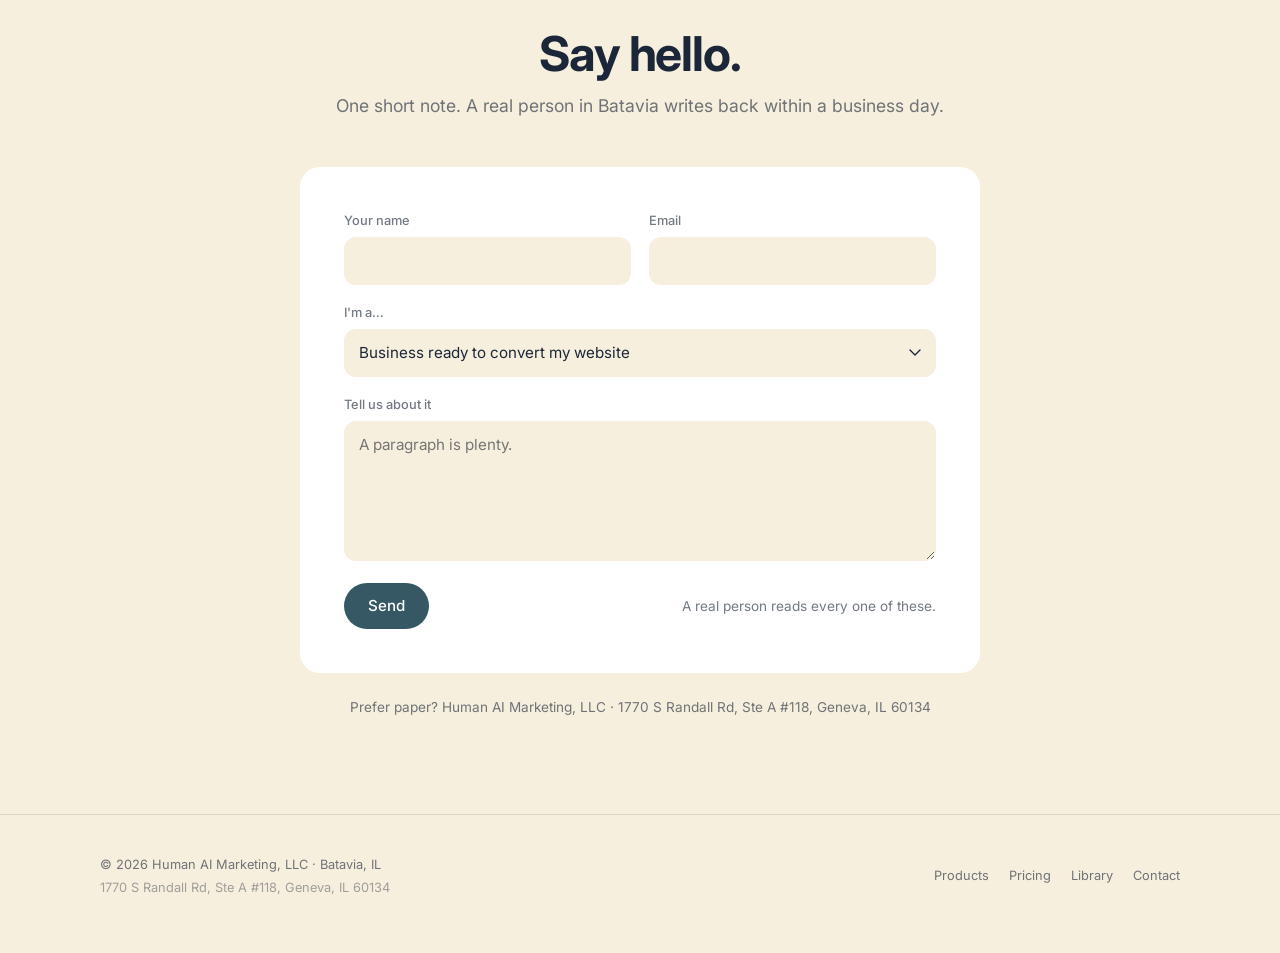
==== commit b4785bb1: "Password-gate the admin popover links on all pages Co-Authored-By: Claude Fable 5 <noreply@anthropic" ====
--- a/brand/web/index.html
+++ b/brand/web/index.html
@@ -864,6 +864,19 @@
       transition: background 160ms ease;
     }
     .admin__item:hover { background: var(--bg); }
+    .admin__lock { margin: 0; padding: 4px; }
+    .admin__pass {
+      width: 100%;
+      box-sizing: border-box;
+      font: inherit;
+      font-size: 0.88rem;
+      padding: 8px 10px;
+      border: 1px solid var(--ink-12);
+      border-radius: 10px;
+      background: var(--bg);
+      color: var(--ink);
+    }
+    .admin__pass:focus { outline: 2px solid var(--teal); outline-offset: 1px; }
     .admin__item-label { font-size: 0.88rem; color: var(--ink); }
     .admin__item-path {
       font-family: ui-monospace, 'SF Mono', Menlo, monospace;
@@ -1544,6 +1557,17 @@
       </button>
       <div class="admin__menu" id="admin-menu" role="menu" hidden>
         <p class="admin__label">Internal</p>
+        <form class="admin__lock" data-admin-lock hidden>
+          <input
+            class="admin__pass"
+            type="password"
+            name="admin-pass"
+            placeholder="Password"
+            aria-label="Admin password"
+            autocomplete="off"
+          />
+        </form>
+        <div class="admin__items" data-admin-items hidden>
         <a class="admin__item" href="brand/" role="menuitem">
           <span class="admin__item-label">Brand v1</span>
           <span class="admin__item-path">/brand</span>
@@ -1564,6 +1588,7 @@
           <span class="admin__item-label">Status</span>
           <span class="admin__item-path">/status</span>
         </a>
+        </div>
       </div>
     </div>
   </footer>
@@ -1690,19 +1715,34 @@
       else window.addEventListener('load', kick, { once: true });
     })();
 
-    // Admin popover
+    // Admin popover — links hidden behind a password (UI gate, not security;
+    // the destination pages are still reachable by URL)
     (() => {
       const root = document.querySelector('[data-admin]');
       if (!root) return;
       const trigger = root.querySelector('.admin__trigger');
       const menu = root.querySelector('.admin__menu');
+      const lock = root.querySelector('[data-admin-lock]');
+      const items = root.querySelector('[data-admin-items]');
+      const pass = lock ? lock.querySelector('input') : null;
+      const HASH = '638a82444fed2fe411fb746f2773e054e8c5781b30e15c6ff4ec7a294d22013e';
+      const unlocked = () => {
+        try { return localStorage.getItem('ham_admin') === '1'; } catch { return false; }
+      };
+      const render = () => {
+        const ok = unlocked();
+        if (lock) lock.hidden = ok;
+        if (items) items.hidden = !ok;
+      };
       const close = () => {
         menu.hidden = true;
         trigger.setAttribute('aria-expanded', 'false');
       };
       const open = () => {
+        render();
         menu.hidden = false;
         trigger.setAttribute('aria-expanded', 'true');
+        if (!unlocked() && pass) pass.focus();
       };
       trigger.addEventListener('click', (e) => {
         e.stopPropagation();
@@ -1714,6 +1754,26 @@
       document.addEventListener('keydown', (e) => {
         if (e.key === 'Escape') close();
       });
+      if (lock) {
+        lock.addEventListener('submit', async (e) => {
+          e.preventDefault();
+          const buf = await crypto.subtle.digest(
+            'SHA-256',
+            new TextEncoder().encode(pass.value.trim())
+          );
+          const hex = [...new Uint8Array(buf)]
+            .map((b) => b.toString(16).padStart(2, '0'))
+            .join('');
+          if (hex === HASH) {
+            try { localStorage.setItem('ham_admin', '1'); } catch {}
+            pass.value = '';
+            render();
+          } else {
+            pass.value = '';
+            pass.placeholder = 'Try again';
+          }
+        });
+      }
     })();
 
     // Sent toast
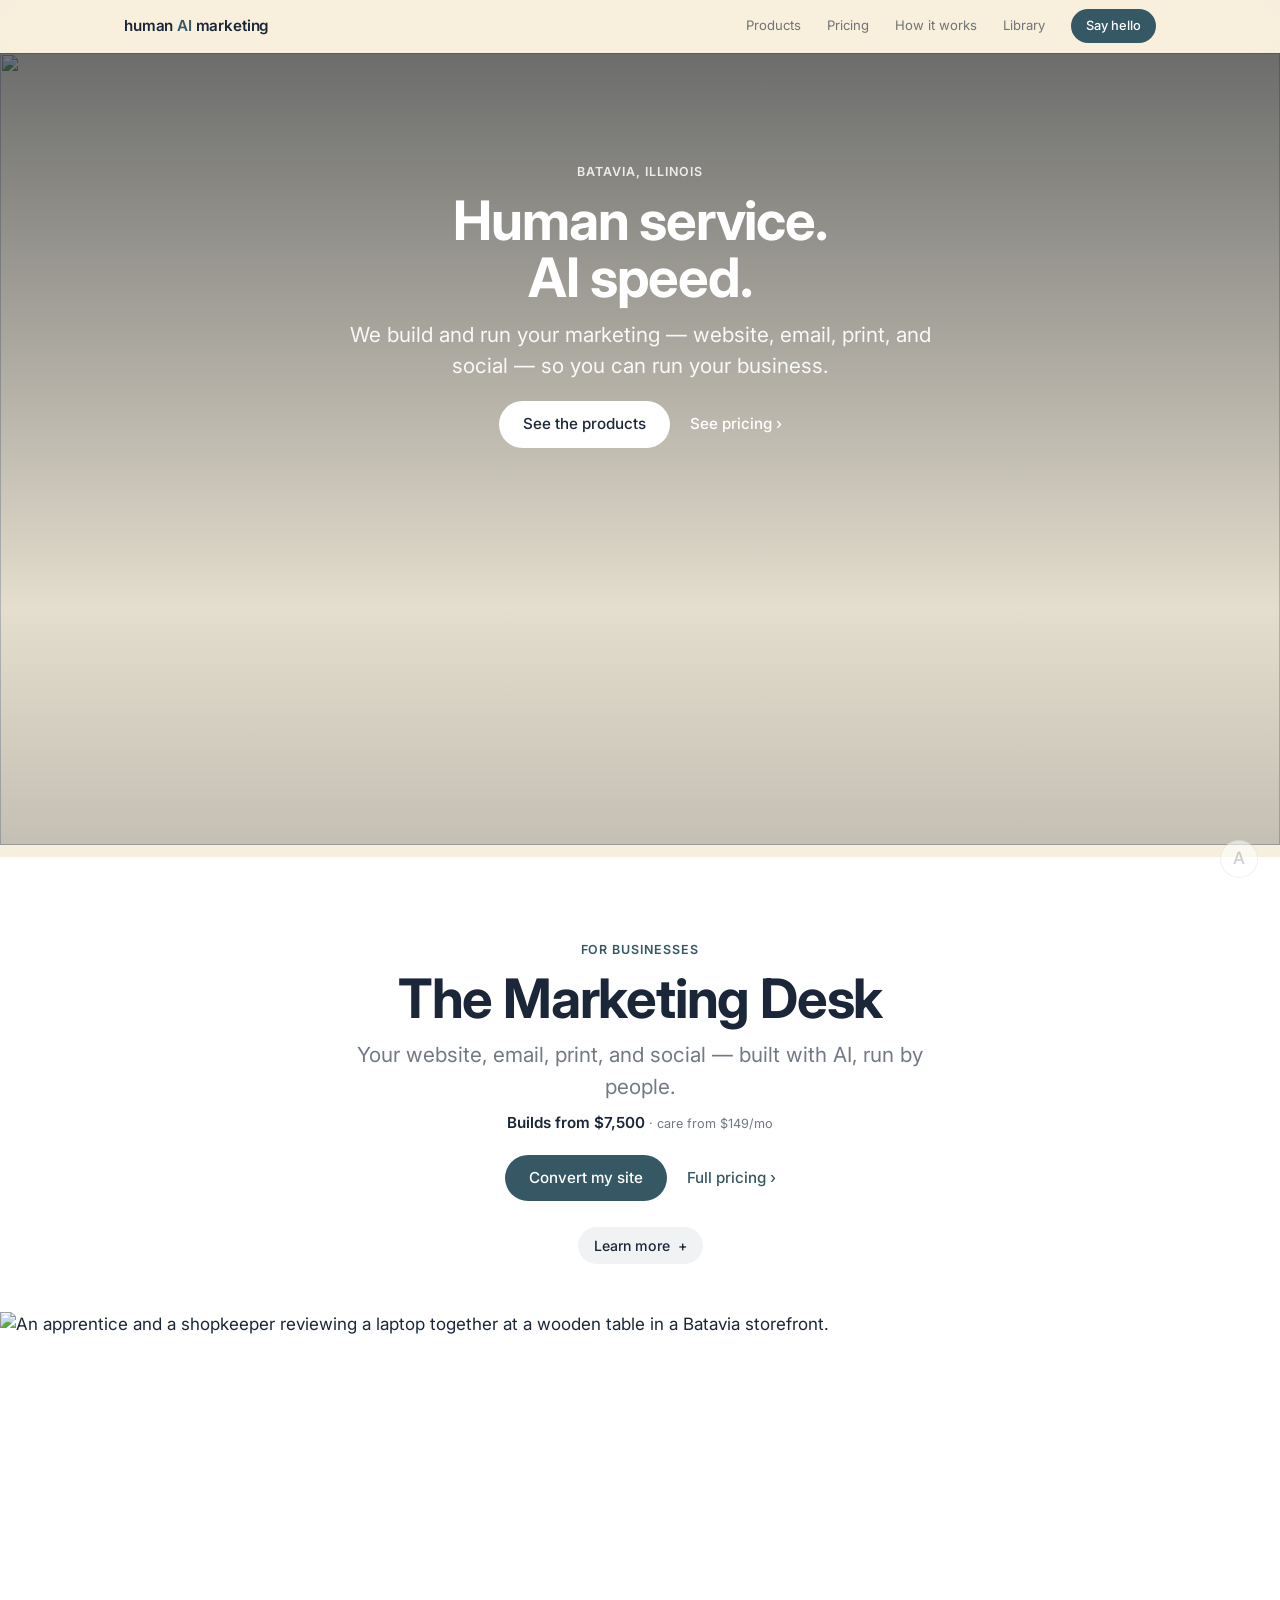
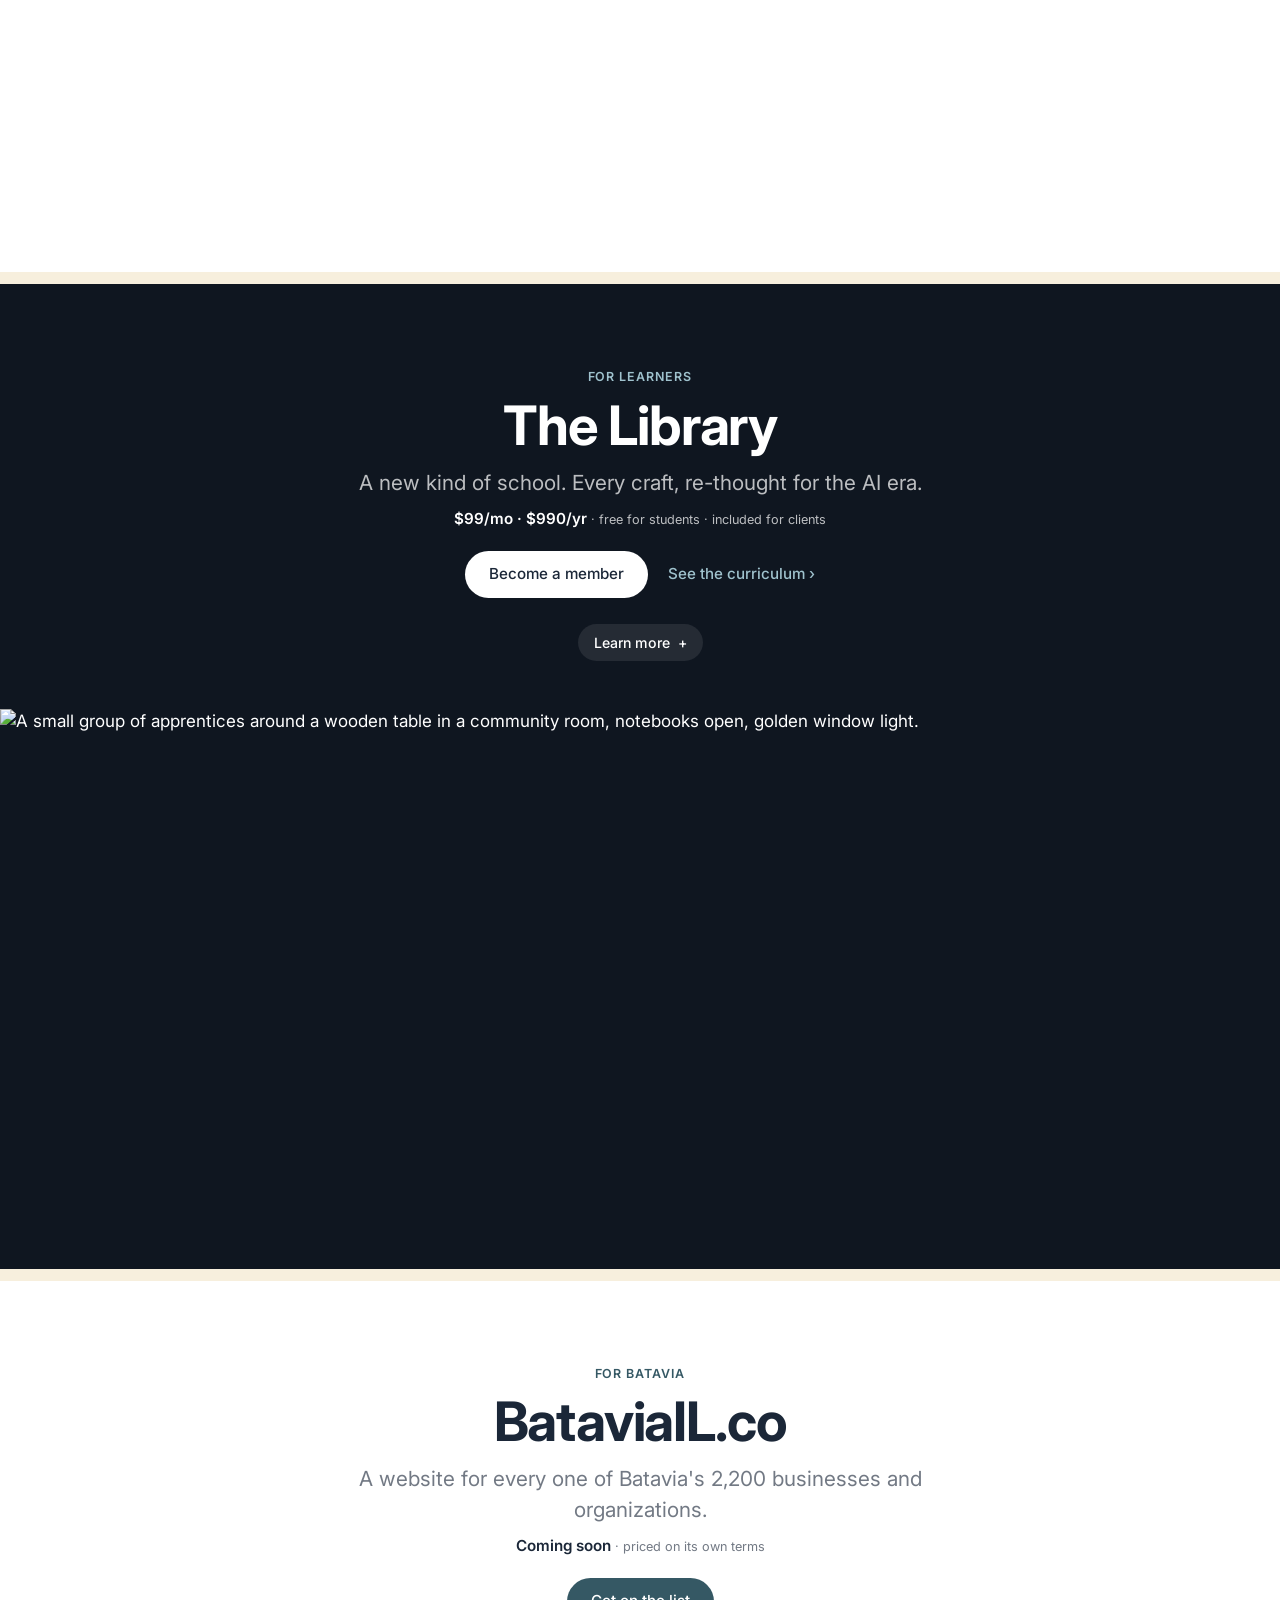
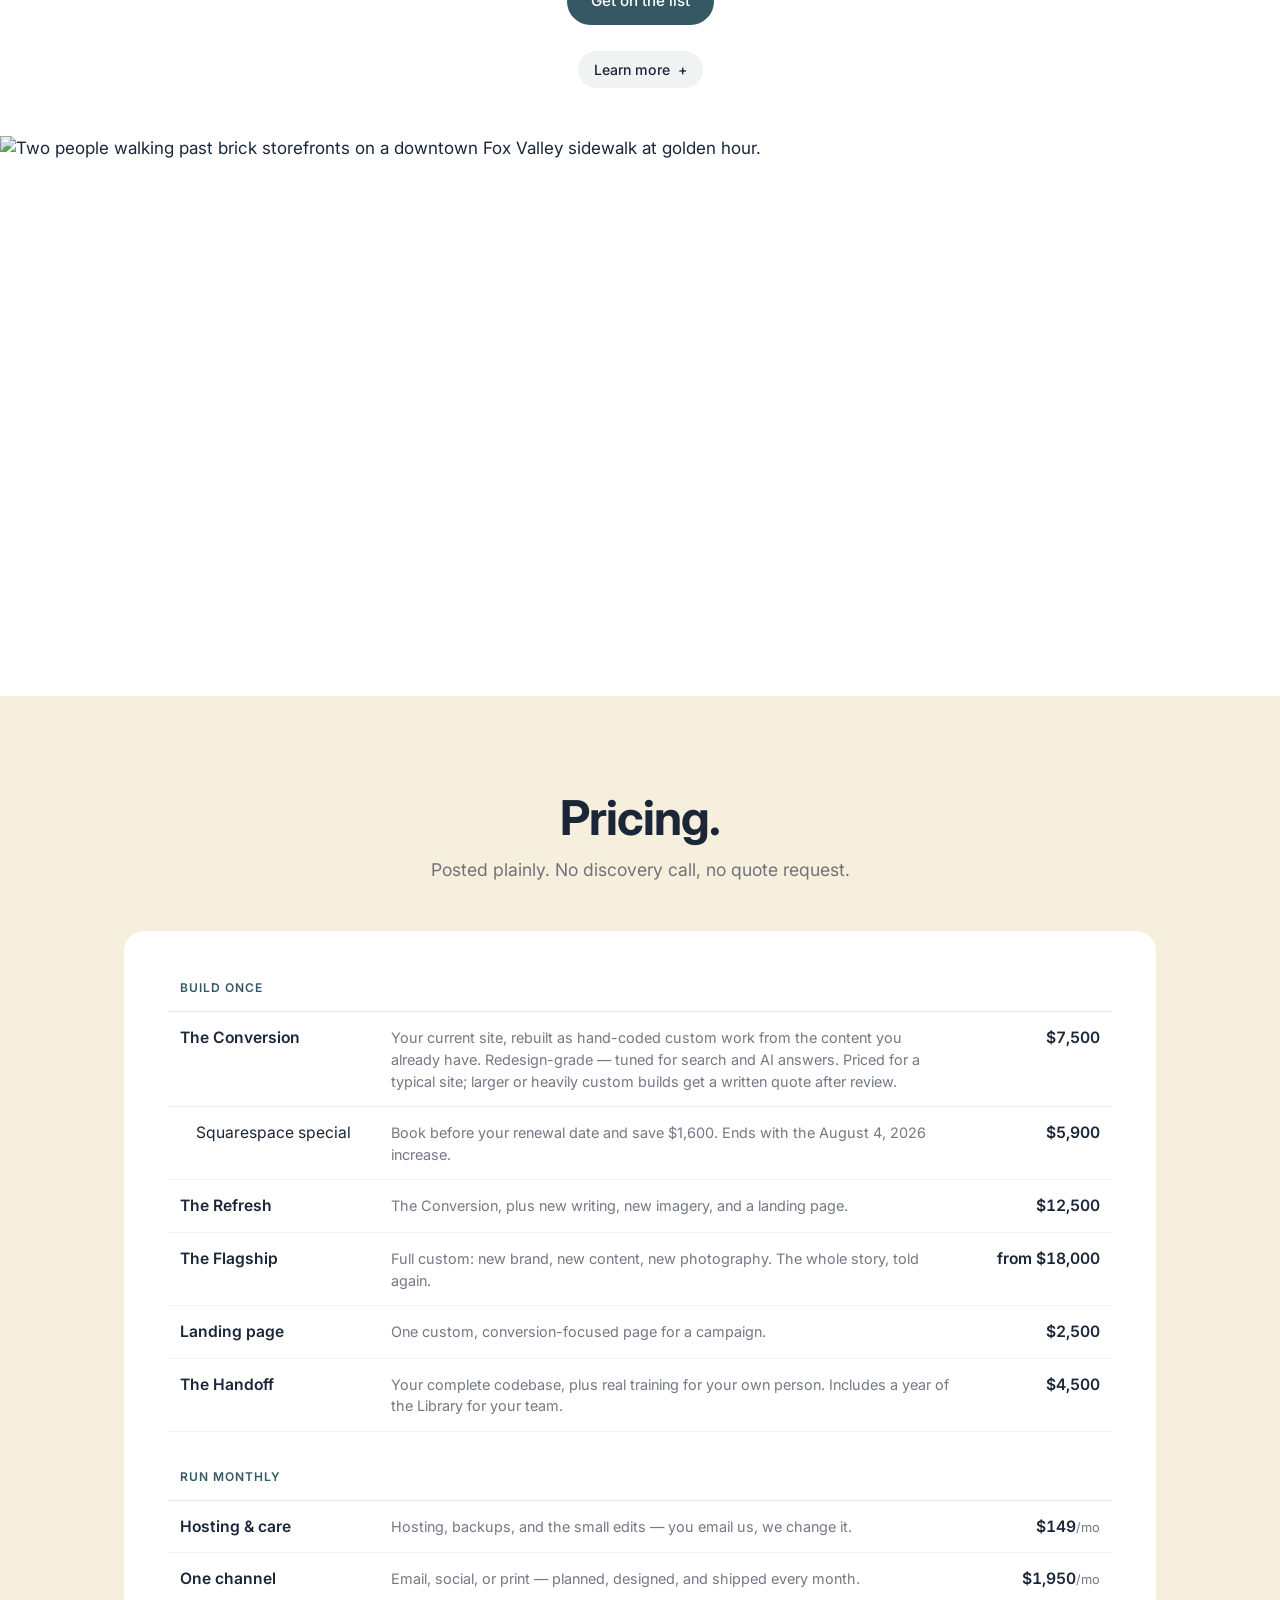
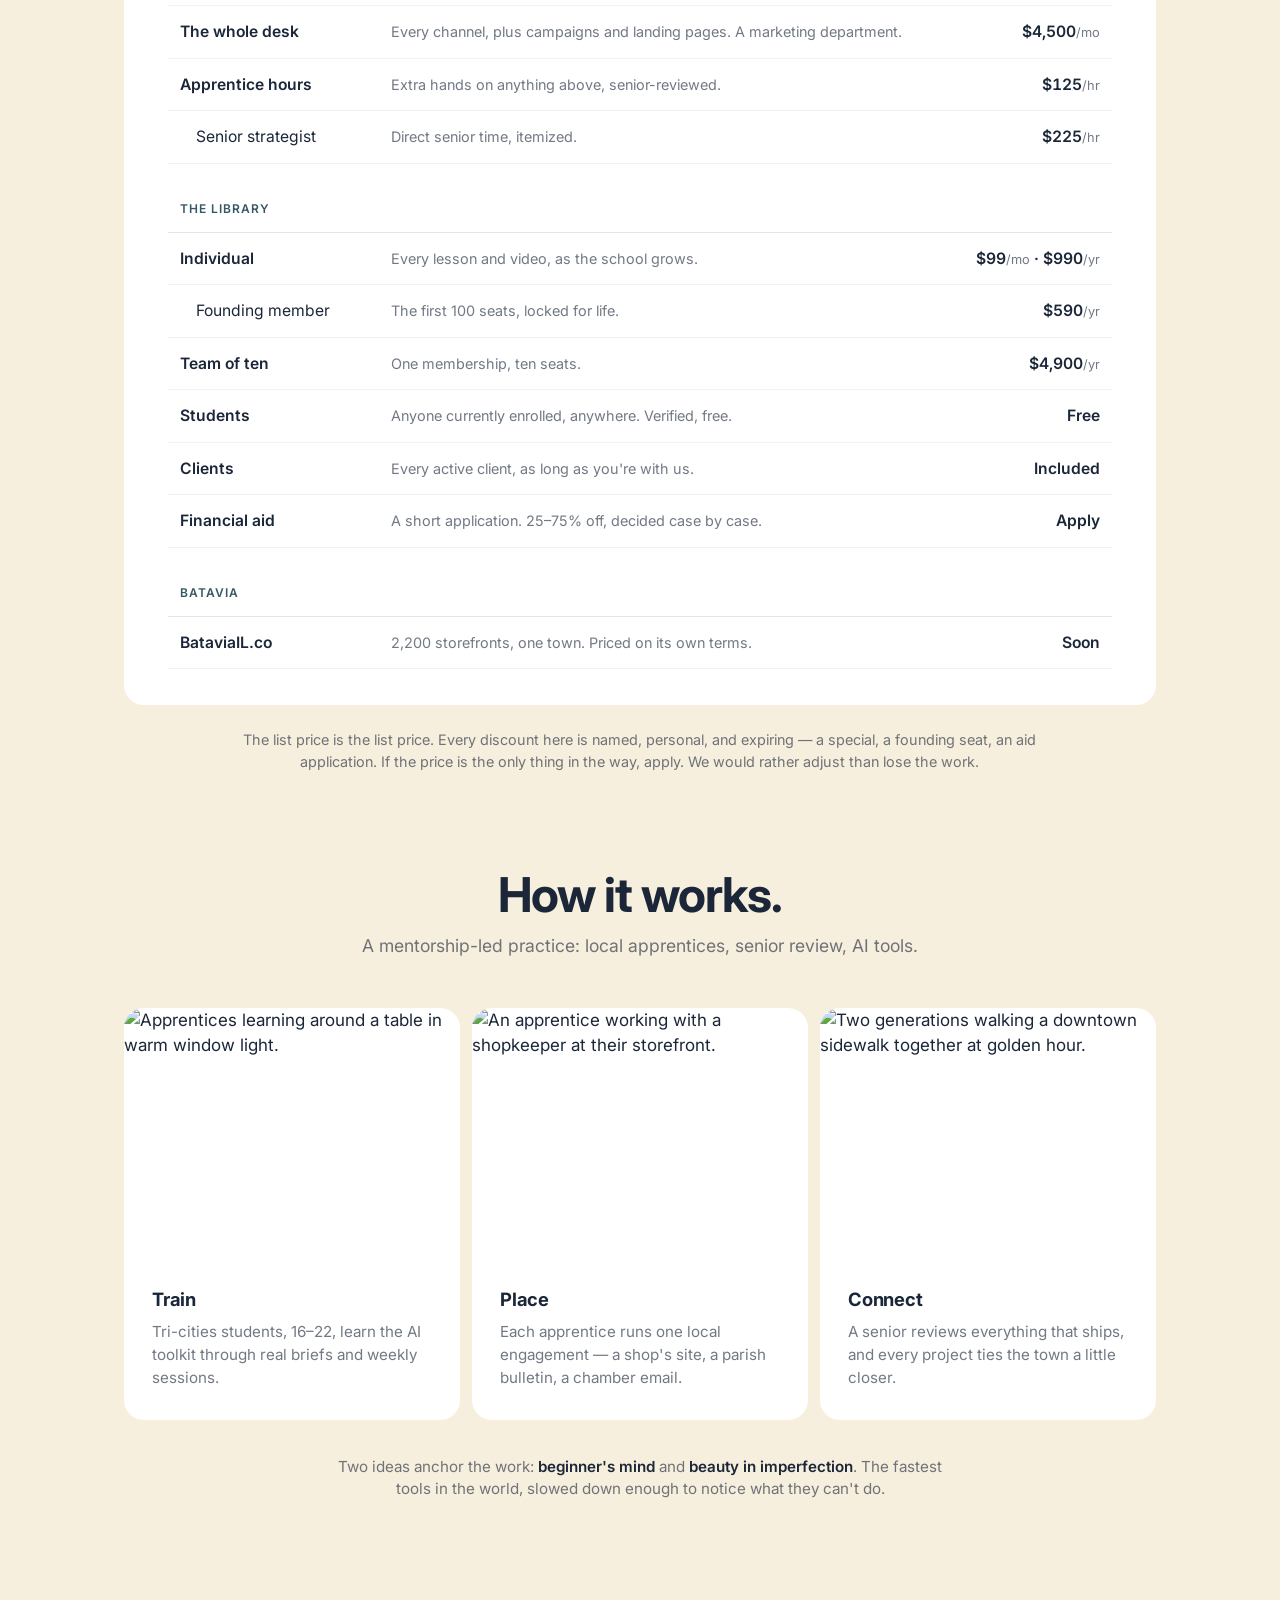
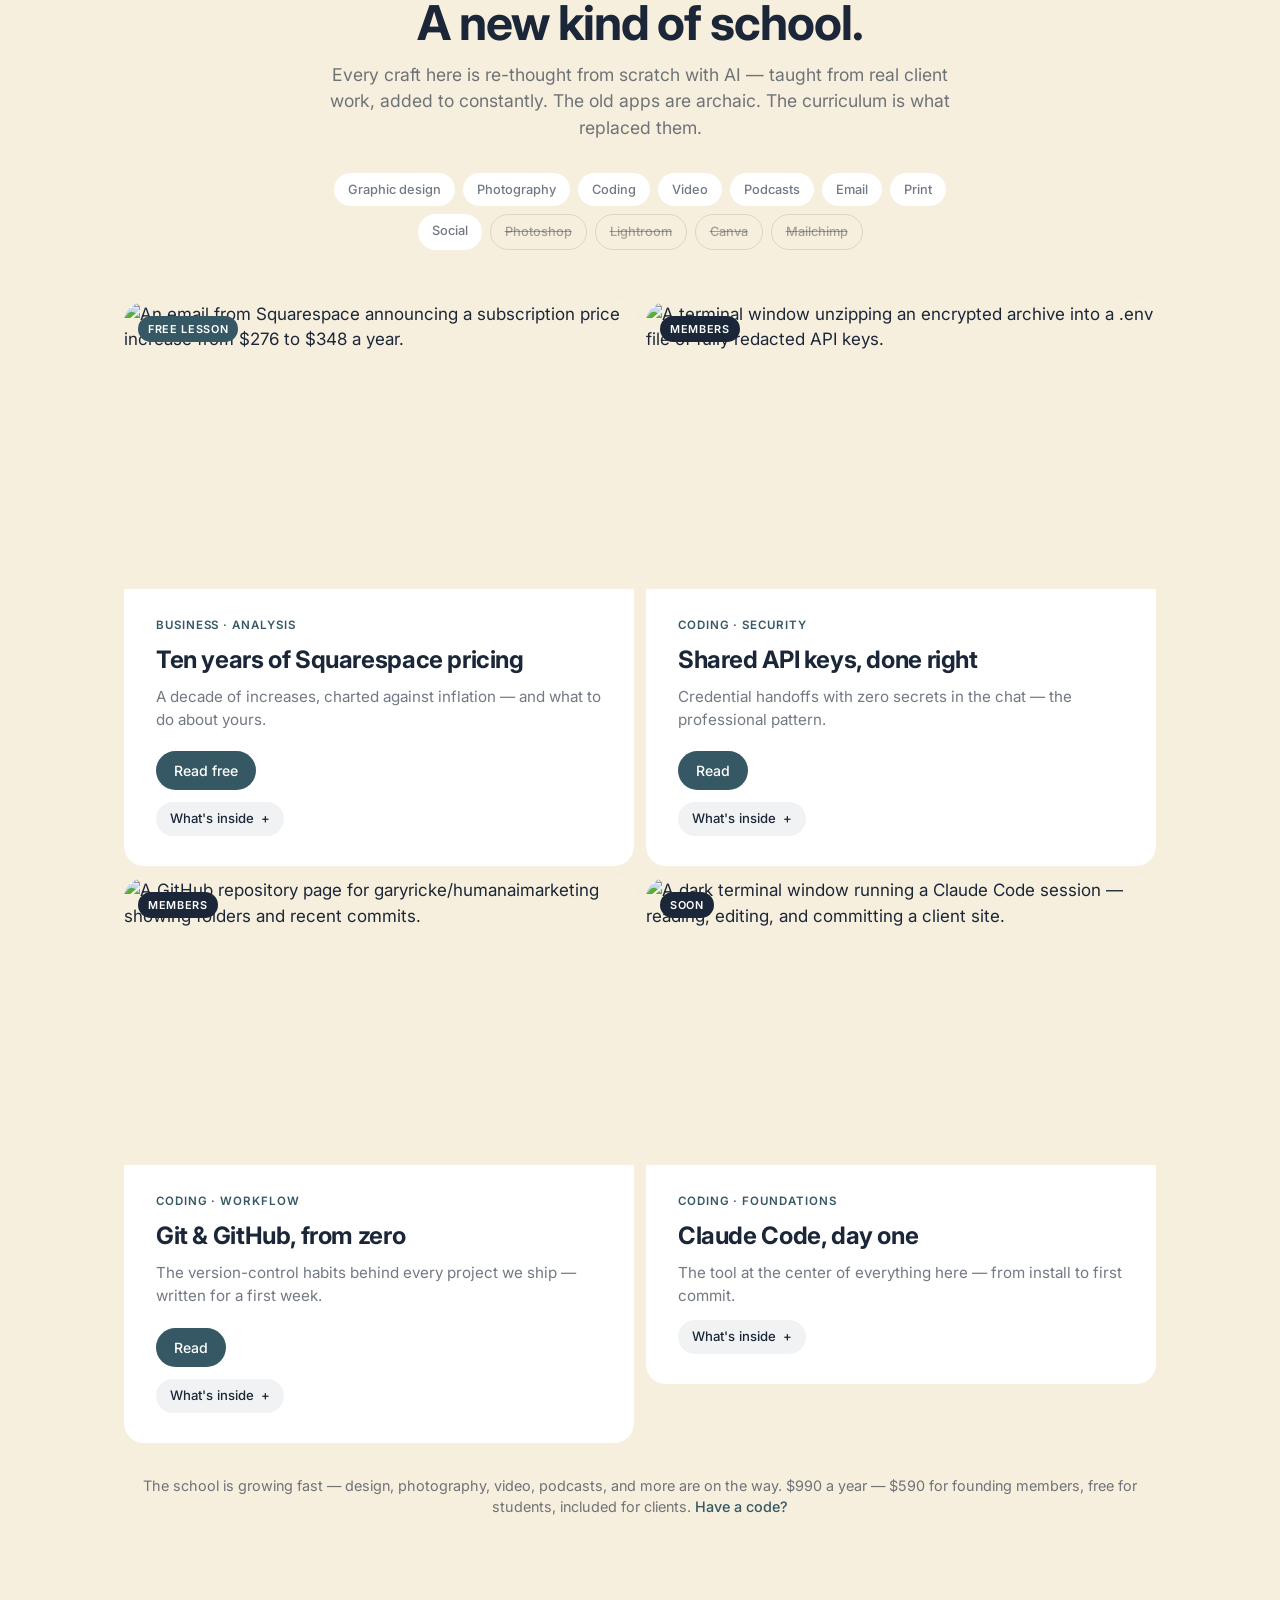
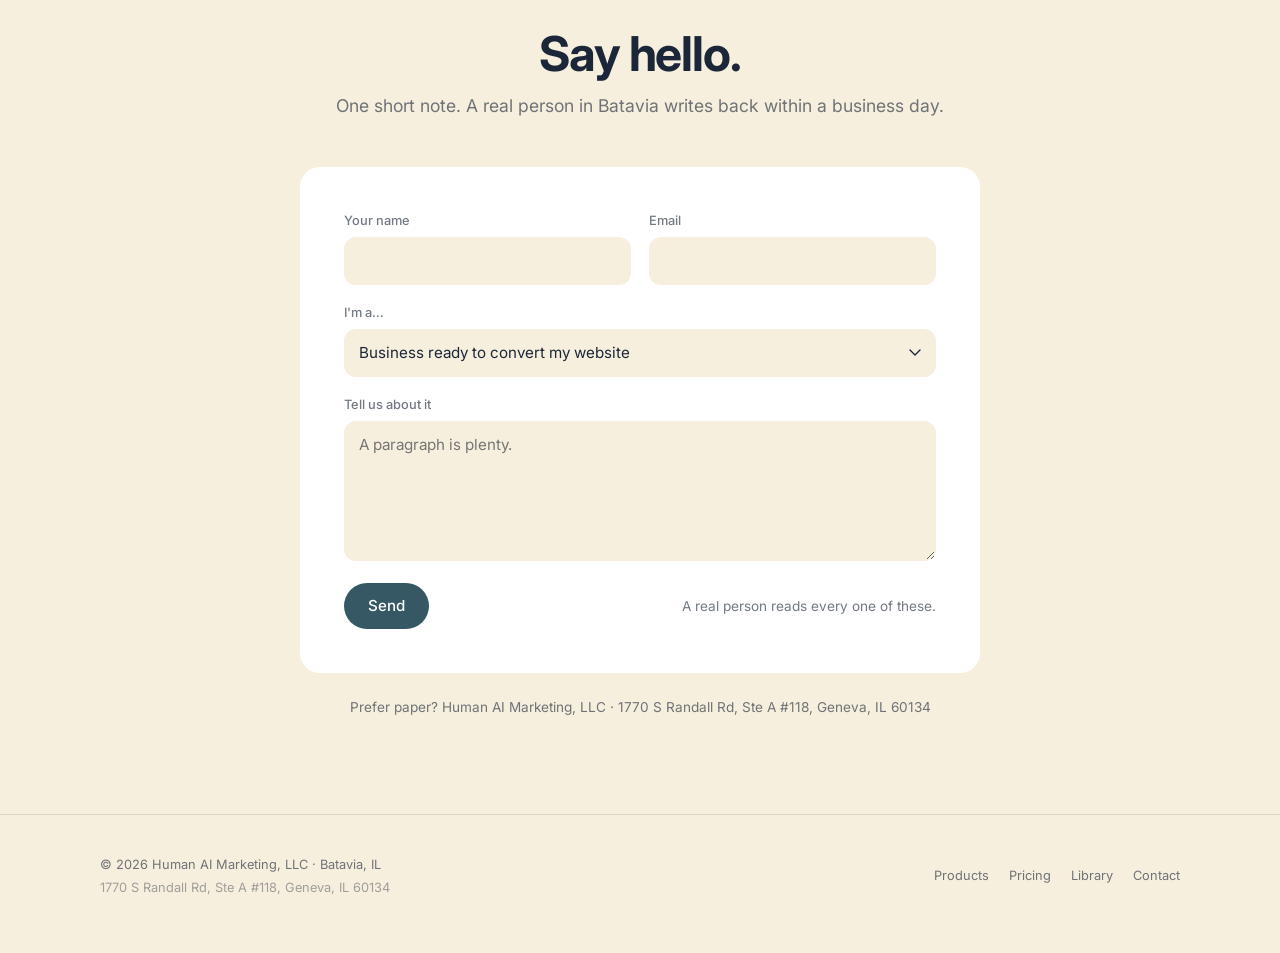
==== commit caee34f2: "Add 'The mark' row to the admin popover on all pages Co-Authored-By: Claude Fable 5 <noreply@anthrop" ====
--- a/brand/web/index.html
+++ b/brand/web/index.html
@@ -1575,6 +1575,10 @@
         <a class="admin__item" href="brand/v2/" role="menuitem">
           <span class="admin__item-label">Brand v2</span>
           <span class="admin__item-path">/brand/v2</span>
+        </a>
+        <a class="admin__item" href="brand/mark/" role="menuitem">
+          <span class="admin__item-label">The mark</span>
+          <span class="admin__item-path">/brand/mark</span>
         </a>
         <a class="admin__item" href="index-v1.html" role="menuitem">
           <span class="admin__item-label">Home v1 (archive)</span>
